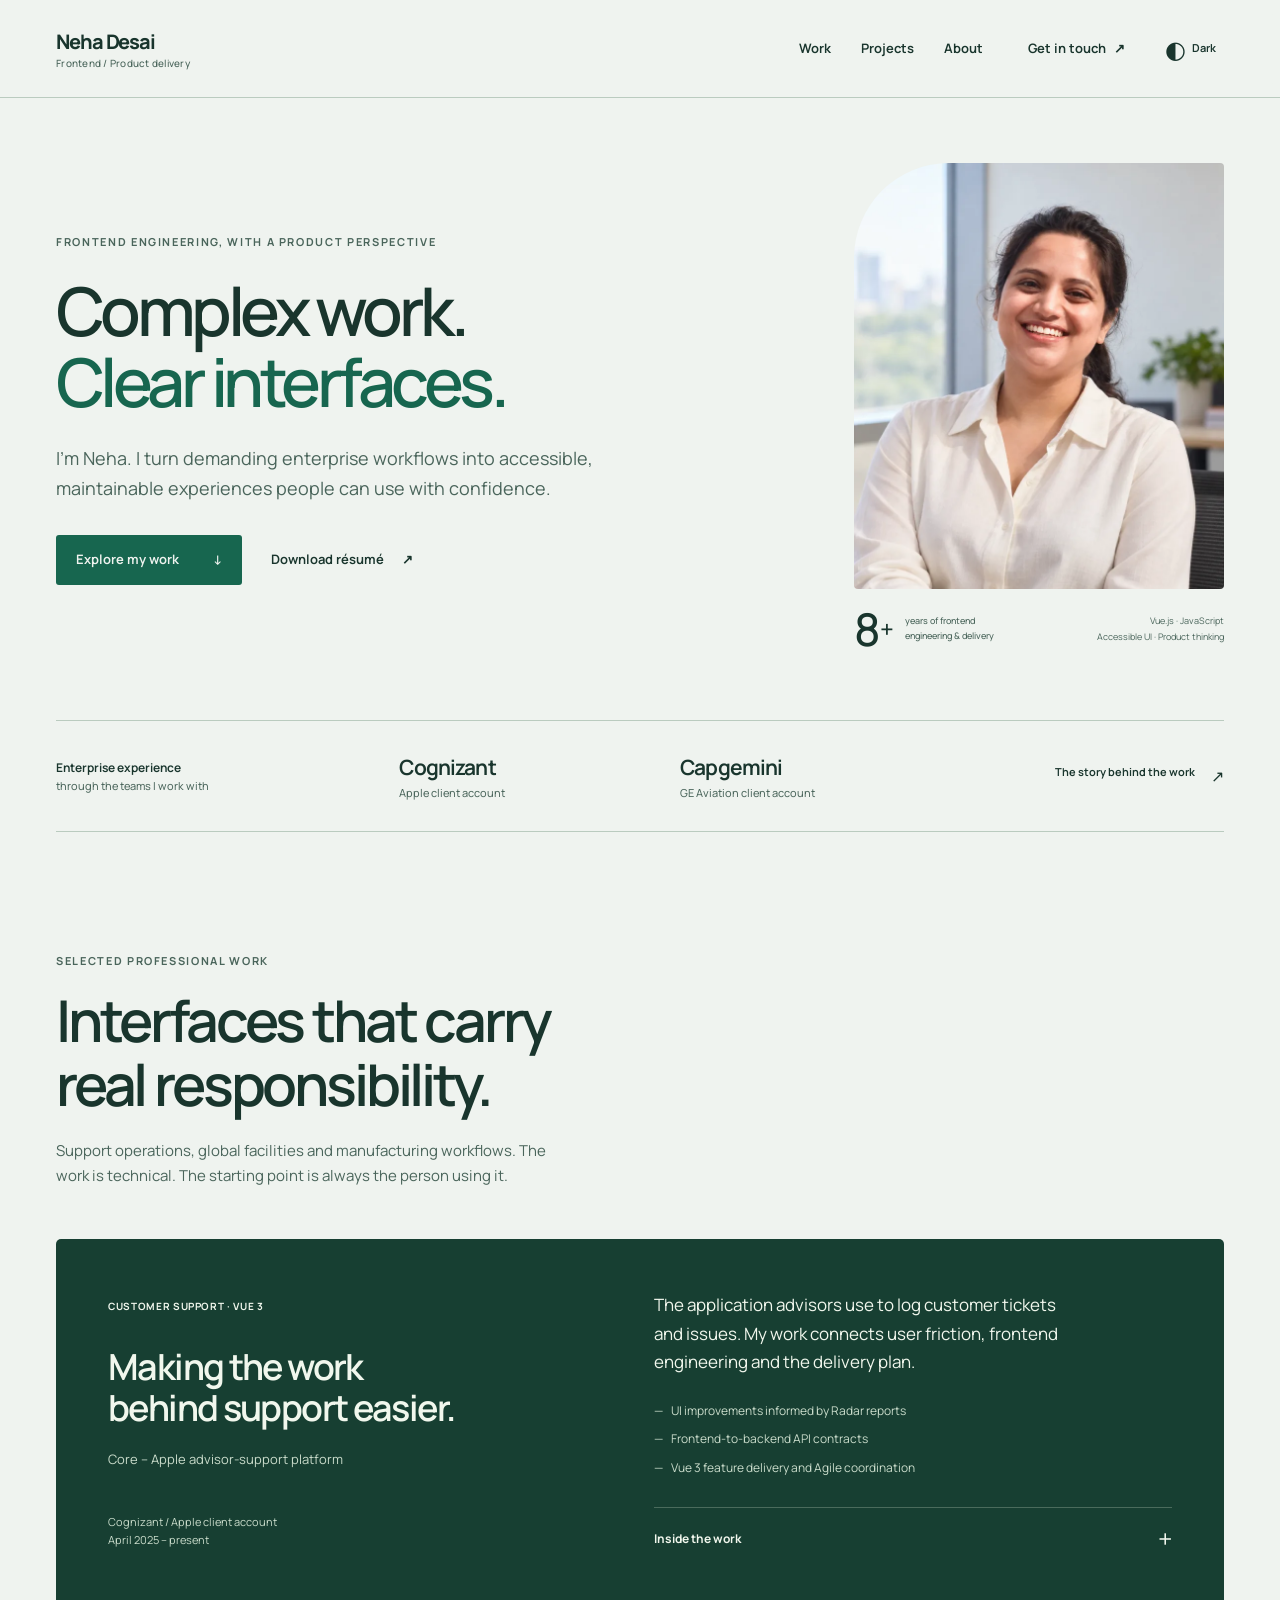
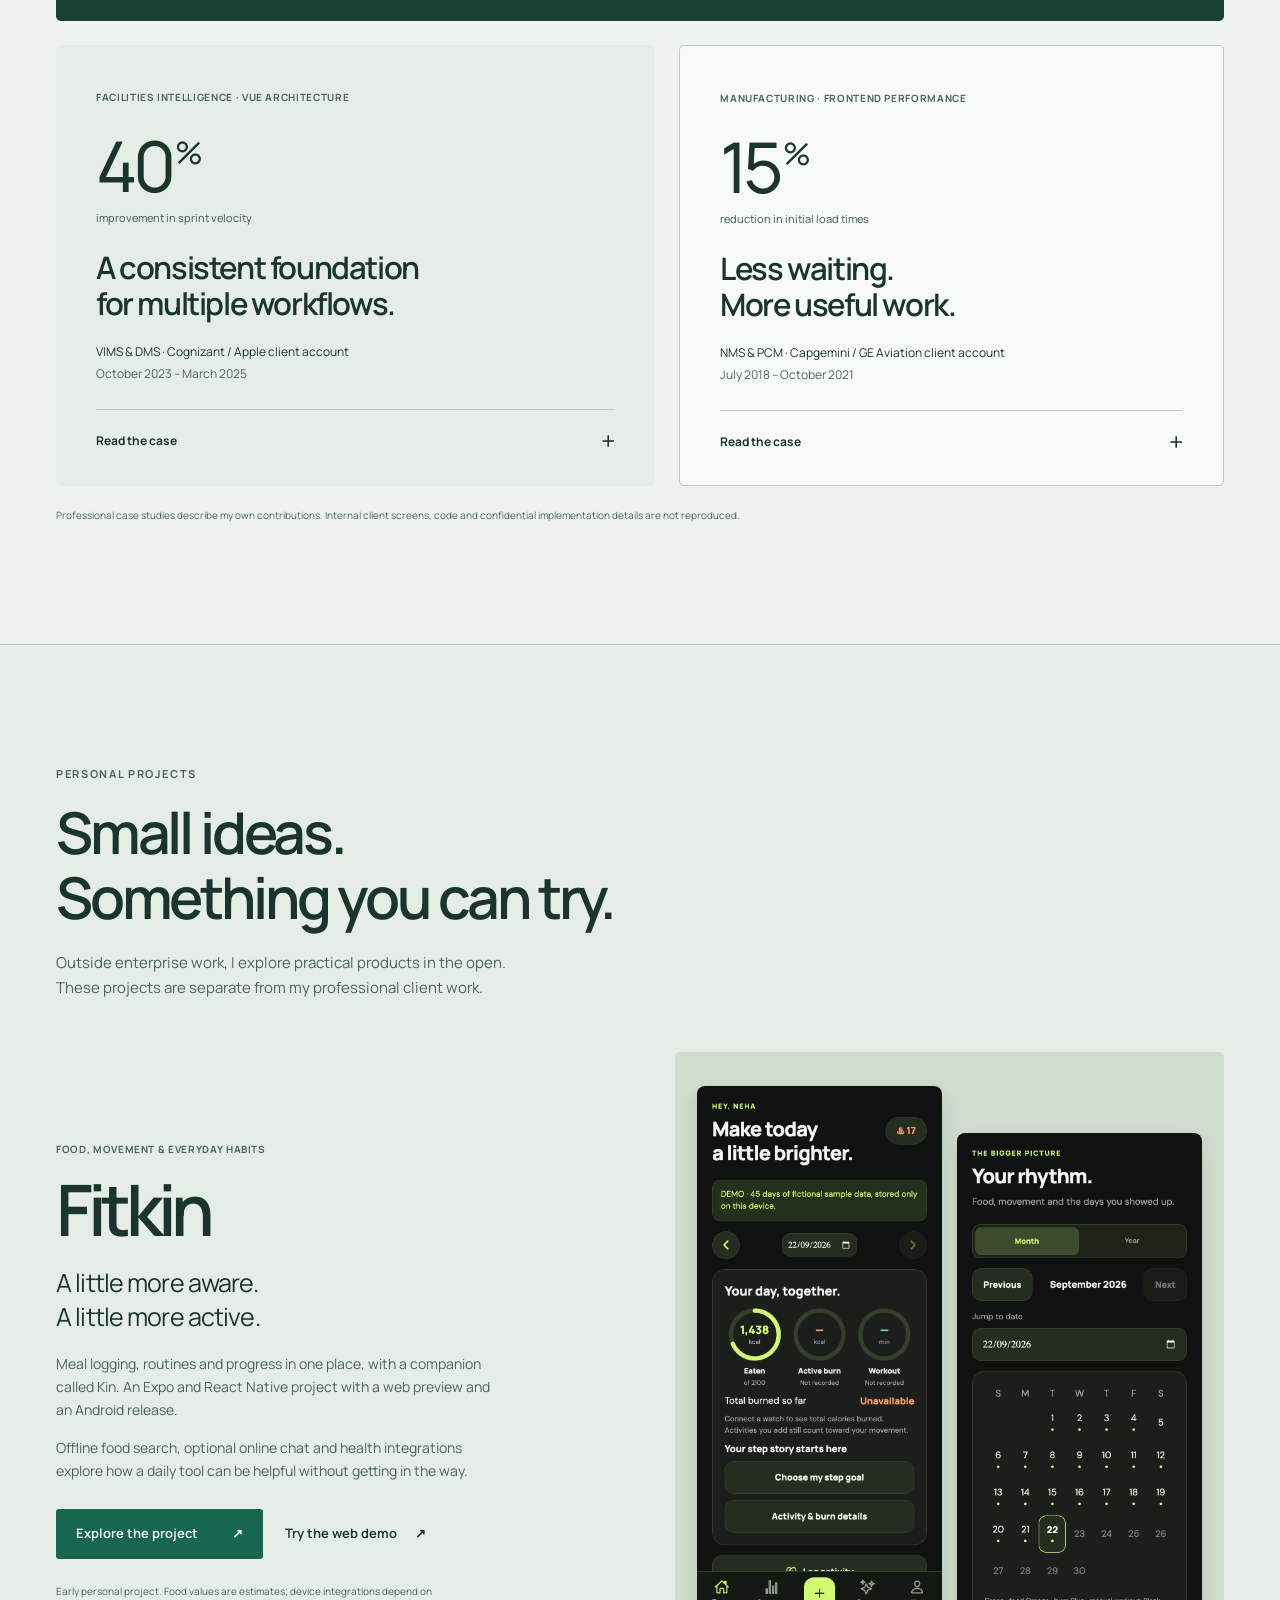
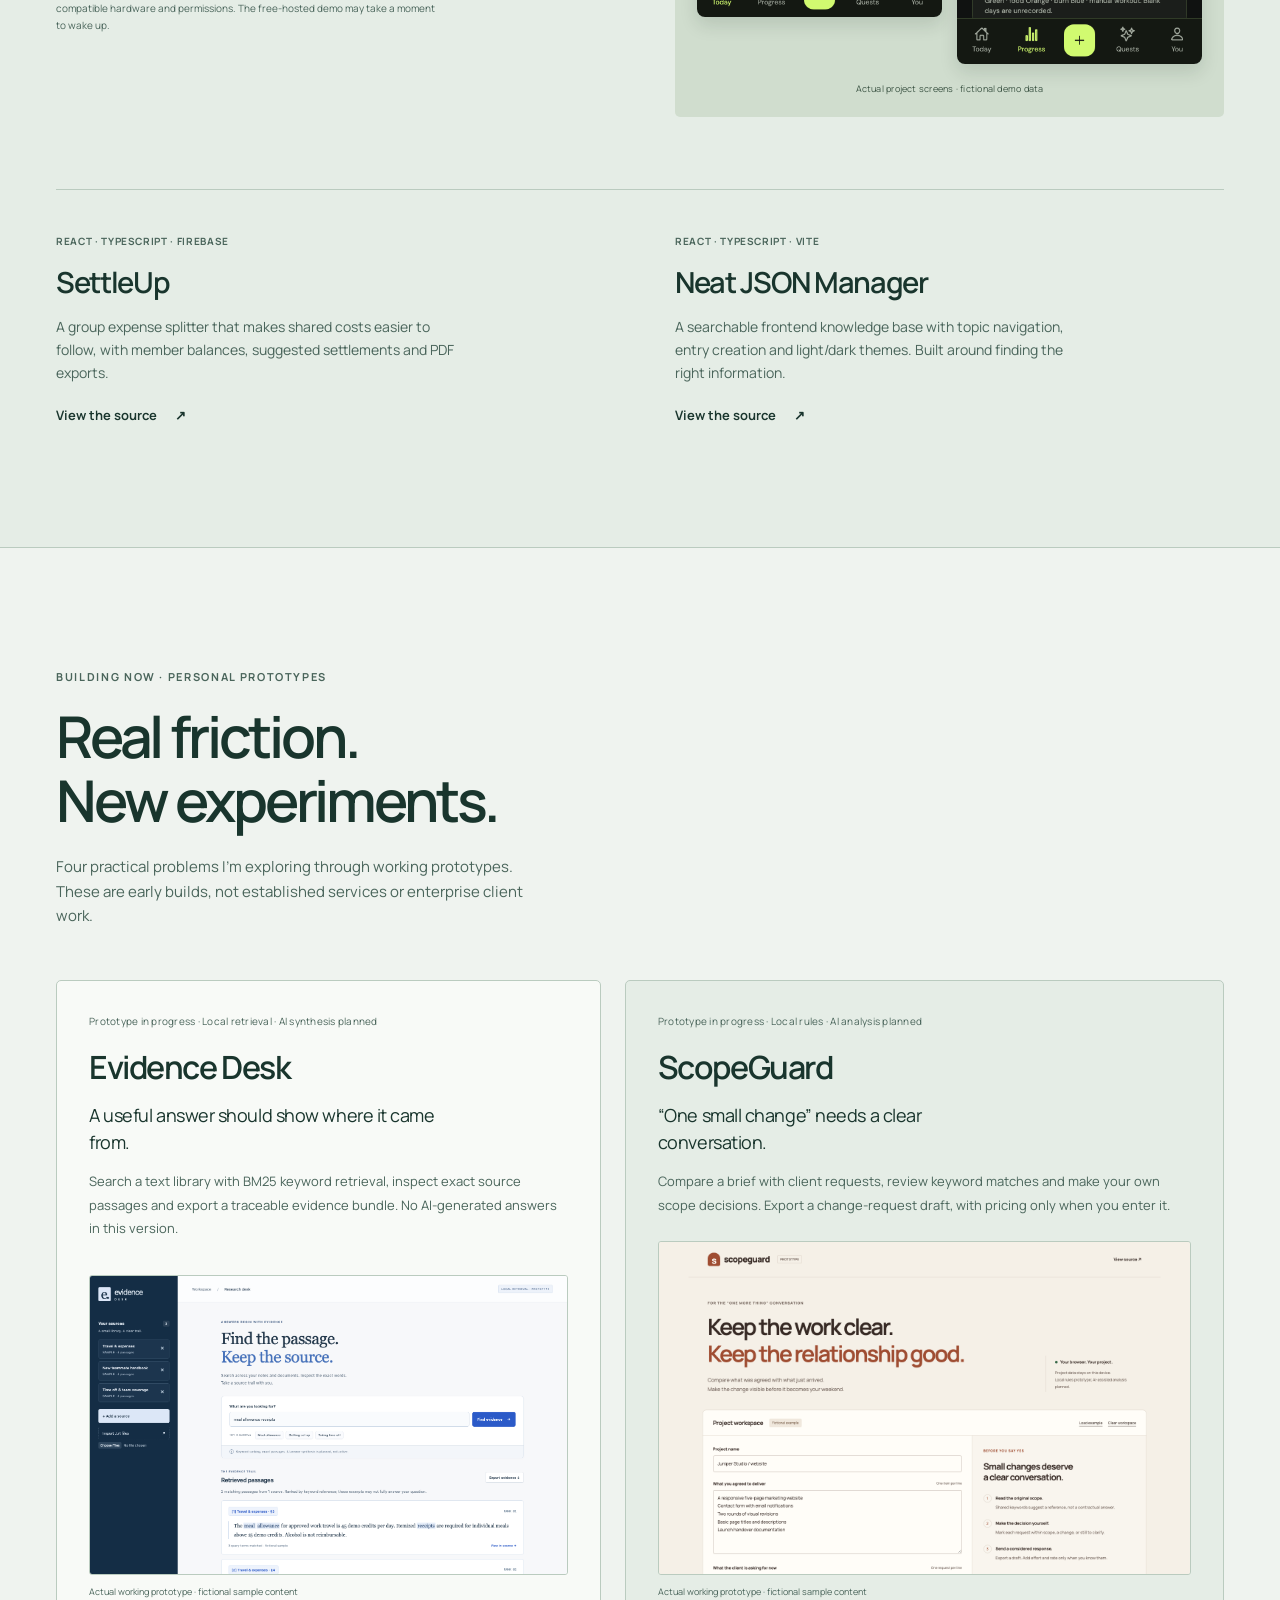
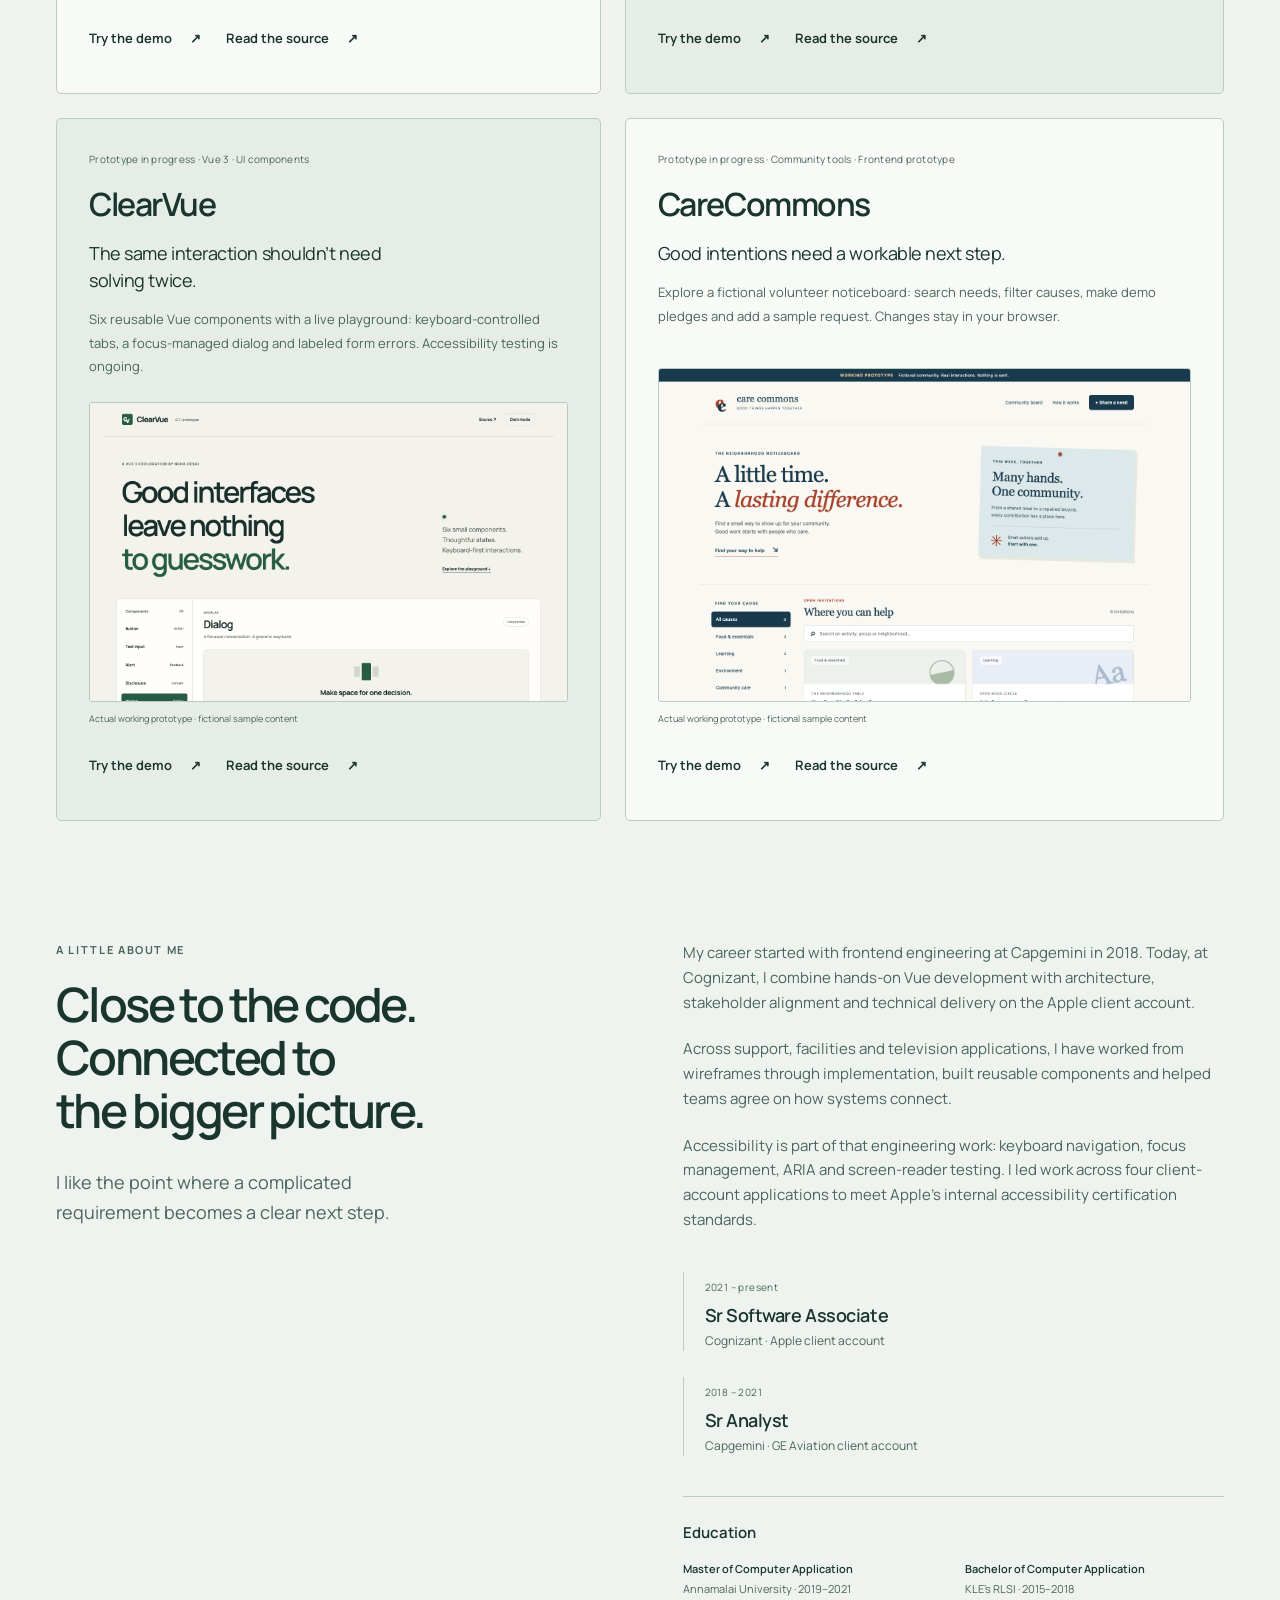
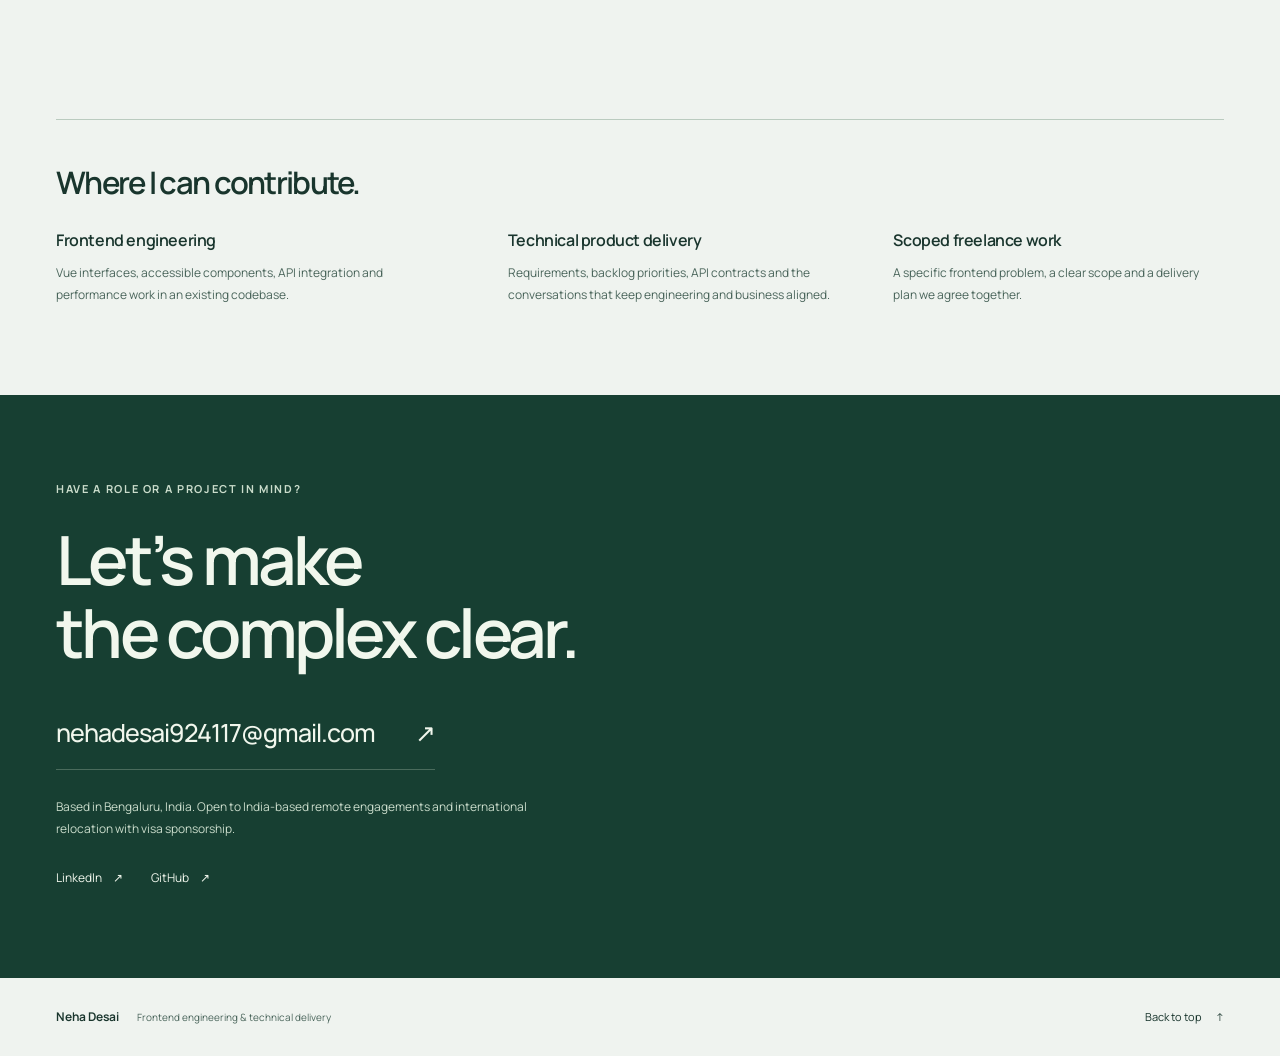
==== index.html @ ad88ab42 "Publish standalone portfolio studio with project Pages paths" ====
<!DOCTYPE html>

<html lang="en">
<head>
<meta charset="utf-8"/><meta content="width=device-width,initial-scale=1" name="viewport"/>
<title>Neha Desai – Frontend Engineering &amp; Technical Delivery</title>
<meta content="Neha Desai builds clear, accessible enterprise interfaces. 8+ years of frontend experience, deep Vue.js expertise, and personal products built in the open." name="description"/>
<meta content="#eff3ef" name="theme-color"/><link href="https://neha-pd.github.io/portfolio-studio/" rel="canonical"/>
<meta content="website" property="og:type"/><meta content="Neha Desai – Complex work. Clear interfaces." property="og:title"/><meta content="Frontend engineering, thoughtful product delivery and practical work in the open." property="og:description"/><meta content="https://neha-pd.github.io/portfolio-studio/" property="og:url"/>
<meta content="https://neha-pd.github.io/portfolio-studio/assets/neha-portrait-v2.webp" property="og:image"/><meta content="Portrait of Neha Desai" property="og:image:alt"/><meta content="summary_large_image" name="twitter:card"/><meta content="light dark" name="color-scheme"/>
<link as="font" crossorigin="" href="assets/fonts/manrope-variable.ttf" rel="preload" type="font/ttf"/>
<script>try{const t=localStorage.getItem('neha-theme');if(t==='dark'||t==='light')document.documentElement.dataset.theme=t;}catch{}</script>
<link href="assets/favicon.svg" rel="icon" type="image/svg+xml"/><link href="styles.css" rel="stylesheet"/><script defer="" src="script.js"></script>
<script type="application/ld+json">{"@context":"https://schema.org","@type":"Person","name":"Neha Desai","url":"https://neha-pd.github.io/portfolio-studio/","jobTitle":"Frontend Engineer","email":"mailto:nehadesai924117@gmail.com","sameAs":["https://github.com/neha-pd","https://www.linkedin.com/in/neha-d-763481101"]}</script>
</head>
<body>
<a class="skip-link" href="#main">Skip to content</a>
<header class="site-header">
<a class="wordmark" href="#">Neha Desai<span>Frontend / Product delivery</span></a>
<div class="header-actions">
<button aria-controls="site-nav" aria-expanded="false" class="menu-toggle" hidden="" type="button">Menu</button>
<nav aria-label="Main navigation" id="site-nav"><a href="#work">Work</a><a href="#projects">Projects</a><a href="#about">About</a><a href="#contact">Get in touch <span aria-hidden="true">↗</span></a></nav>
<button aria-label="Change color theme" class="theme-toggle" hidden="" type="button"><span aria-hidden="true" class="theme-symbol">◐</span><span class="theme-label">Theme</span></button>
</div>
</header>
<main id="main">
<section aria-labelledby="hero-title" class="hero wrap">
<div class="hero-main">
<p class="eyebrow">Frontend engineering, with a product perspective</p>
<h1 id="hero-title">Complex work.<br/><span>Clear interfaces.</span></h1>
<p class="hero-description">I’m Neha. I turn demanding enterprise workflows into accessible, maintainable experiences people can use with confidence.</p>
<div class="hero-links"><a class="button primary" href="#work">Explore my work <span aria-hidden="true">↓</span></a><a class="text-link" download="" href="assets/Neha_Desai_Frontend_Resume.pdf">Download résumé <span aria-hidden="true">↗</span></a></div>
</div>
<aside aria-label="Neha Desai and experience" class="hero-side">
<figure class="hero-portrait"><img alt="Neha Desai in an ivory blouse, smiling at the camera" fetchpriority="high" height="1402" src="assets/neha-portrait-v2.webp" width="1122"/></figure>
<div class="portrait-note"><strong>8<span>+</span><small>years of frontend<br/>engineering &amp; delivery</small></strong><p>Vue.js · JavaScript<br/>Accessible UI · Product thinking</p></div>
</aside>
</section>
<div aria-label="Professional experience" class="experience-strip wrap">
<p>Enterprise experience<br/><span>through the teams I work with</span></p>
<div><strong>Cognizant</strong><span>Apple client account</span></div>
<div><strong>Capgemini</strong><span>GE Aviation client account</span></div>
<a href="#about">The story behind the work <span aria-hidden="true">↗</span></a>
</div>
<section aria-labelledby="work-title" class="work-section wrap section" id="work">
<div class="section-intro"><p class="eyebrow">Selected professional work</p><h2 id="work-title">Interfaces that carry<br/>real responsibility.</h2><p>Support operations, global facilities and manufacturing workflows. The work is technical. The starting point is always the person using it.</p></div>
<article class="case case-core">
<div class="case-lead"><span class="case-category">Customer support · Vue 3</span><h3>Making the work<br/>behind support easier.</h3><p>Core – Apple advisor-support platform</p><div class="case-label">Cognizant / Apple client account<br/>April 2025 – present</div></div>
<div class="case-body"><p class="case-summary">The application advisors use to log customer tickets and issues. My work connects user friction, frontend engineering and the delivery plan.</p><ul class="plain-list"><li>UI improvements informed by Radar reports</li><li>Frontend-to-backend API contracts</li><li>Vue 3 feature delivery and Agile coordination</li></ul><details><summary>Inside the work <span aria-hidden="true">+</span></summary><div class="detail-content"><h4>The responsibility</h4><p>Develop and maintain the advisor interface, turn improvement areas into features, and coordinate integration with backend teams.</p><h4>My contribution</h4><p>I use Radar reports to understand friction, help prioritize the backlog, define frontend/API requirements and facilitate Agile ceremonies for a cross-functional team of 7+.</p><h4>What this demonstrates</h4><p>Hands-on engineering coupled with product judgment: clarifying a problem, aligning people around it and taking a feature through delivery.</p></div></details></div>
</article>
<div class="case-pair">
<article class="case-small"><div class="case-top"><span class="case-category">Facilities intelligence · Vue architecture</span><p class="outcome">40<span>%</span><small>improvement in sprint velocity</small></p></div><h3>A consistent foundation<br/>for multiple workflows.</h3><p>VIMS &amp; DMS · Cognizant / Apple client account<br/><span class="muted">October 2023 – March 2025</span></p><details><summary>Read the case <span aria-hidden="true">+</span></summary><div class="detail-content"><p>I architected responsive Vue 3 interfaces with Vuex and Vue Router, translated stakeholder requirements into technical specifications and served as a frontend point of contact.</p><p>Reusable patterns, code-quality standards and delivery governance helped improve sprint velocity by 40% on this workstream. This is a delivery-process outcome, not a claim about application speed.</p></div></details></article>
<article class="case-small aviation"><div class="case-top"><span class="case-category">Manufacturing · Frontend performance</span><p class="outcome">15<span>%</span><small>reduction in initial load times</small></p></div><h3>Less waiting.<br/>More useful work.</h3><p>NMS &amp; PCM · Capgemini / GE Aviation client account<br/><span class="muted">July 2018 – October 2021</span></p><details><summary>Read the case <span aria-hidden="true">+</span></summary><div class="detail-content"><p>I built frontend components and integrations for nonconformance and product-change management workflows.</p><p>Lazy loading, asset compression and caching reduced initial load times by 15%. Alongside performance work, I contributed reusable UI patterns, delivery practices and mentoring for junior engineers.</p></div></details></article>
</div>
<p class="work-note">Professional case studies describe my own contributions. Internal client screens, code and confidential implementation details are not reproduced.</p>
</section>
<section aria-labelledby="projects-title" class="projects-section section" id="projects">
<div class="wrap"><div class="section-intro"><p class="eyebrow">Personal projects</p><h2 id="projects-title">Small ideas.<br/>Something you can try.</h2><p>Outside enterprise work, I explore practical products in the open. These projects are separate from my professional client work.</p></div>
<article class="fitkin-project"><div class="fitkin-copy"><span class="project-label">Food, movement &amp; everyday habits</span><h3>Fitkin</h3><p class="large-copy">A little more aware.<br/>A little more active.</p><p>Meal logging, routines and progress in one place, with a companion called Kin. An Expo and React Native project with a web preview and an Android release.</p><p>Offline food search, optional online chat and health integrations explore how a daily tool can be helpful without getting in the way.</p><div class="project-links"><a class="button primary" href="https://github.com/neha-pd/caloriesTracker">Explore the project <span aria-hidden="true">↗</span></a><a class="text-link" href="https://fitlens-kpph.onrender.com">Try the web demo <span aria-hidden="true">↗</span></a></div><p class="fine-print">Early personal project. Food values are estimates; device integrations depend on compatible hardware and permissions. The free-hosted demo may take a moment to wake up.</p></div><figure class="fitkin-images"><div class="screens"><img alt="Fitkin Today screen showing fictional demo meals and activity" height="1688" loading="lazy" src="assets/fitkin-today.png" width="780"/><img alt="Fitkin progress calendar showing fictional demo activity" height="1688" loading="lazy" src="assets/fitkin-progress.png" width="780"/></div><figcaption>Actual project screens · fictional demo data</figcaption></figure></article>
<div class="secondary-projects"><article><span class="project-label">React · TypeScript · Firebase</span><h3>SettleUp</h3><p>A group expense splitter that makes shared costs easier to follow, with member balances, suggested settlements and PDF exports.</p><a class="text-link" href="https://github.com/neha-pd/settle-up-simple">View the source <span aria-hidden="true">↗</span></a></article><article><span class="project-label">React · TypeScript · Vite</span><h3>Neat JSON Manager</h3><p>A searchable frontend knowledge base with topic navigation, entry creation and light/dark themes. Built around finding the right information.</p><a class="text-link" href="https://github.com/neha-pd/neat-json-manager">View the source <span aria-hidden="true">↗</span></a></article></div>
</div>
</section>
<section aria-labelledby="building-title" class="building-section wrap section" id="building">
<div class="section-intro"><p class="eyebrow">Building now · personal prototypes</p><h2 id="building-title">Real friction.<br/>New experiments.</h2><p>Four practical problems I’m exploring through working prototypes. These are early builds, not established services or enterprise client work.</p></div>
<div class="building-grid">
<article class="building-card"><div class="build-status">Prototype in progress · Local retrieval · AI synthesis planned</div><h3>Evidence Desk</h3><p class="problem">A useful answer should show where it came from.</p><p>Search a text library with BM25 keyword retrieval, inspect exact source passages and export a traceable evidence bundle. No AI-generated answers in this version.</p><figure class="build-preview"><img src="assets/evidence-desk-desktop.png" alt="Evidence Desk showing a text library and exact matching source passages" width="1440" height="900" loading="lazy"/><figcaption>Actual working prototype · fictional sample content</figcaption></figure><div class="build-links"><a class="text-link" href="https://neha-pd.github.io/evidence-desk/" aria-label="Try Evidence Desk demo">Try the demo <span aria-hidden="true">↗</span></a><a class="text-link" href="https://github.com/neha-pd/evidence-desk" aria-label="Read Evidence Desk source">Read the source <span aria-hidden="true">↗</span></a></div></article>
<article class="building-card"><div class="build-status">Prototype in progress · Local rules · AI analysis planned</div><h3>ScopeGuard</h3><p class="problem">“One small change” needs a clear conversation.</p><p>Compare a brief with client requests, review keyword matches and make your own scope decisions. Export a change-request draft, with pricing only when you enter it.</p><figure class="build-preview"><img src="assets/scopeguard-desktop.png" alt="ScopeGuard showing a fictional project brief and requests for scope review" width="1440" height="900" loading="lazy"/><figcaption>Actual working prototype · fictional sample content</figcaption></figure><div class="build-links"><a class="text-link" href="https://neha-pd.github.io/scopeguard/" aria-label="Try ScopeGuard demo">Try the demo <span aria-hidden="true">↗</span></a><a class="text-link" href="https://github.com/neha-pd/scopeguard" aria-label="Read ScopeGuard source">Read the source <span aria-hidden="true">↗</span></a></div></article>
<article class="building-card"><div class="build-status">Prototype in progress · Vue 3 · UI components</div><h3>ClearVue</h3><p class="problem">The same interaction shouldn’t need solving twice.</p><p>Six reusable Vue components with a live playground: keyboard-controlled tabs, a focus-managed dialog and labeled form errors. Accessibility testing is ongoing.</p><figure class="build-preview"><img src="assets/clearvue-desktop.png" alt="ClearVue component playground with a live preview and reusable Vue code" width="1440" height="900" loading="lazy"/><figcaption>Actual working prototype · fictional sample content</figcaption></figure><div class="build-links"><a class="text-link" href="https://neha-pd.github.io/clearvue/" aria-label="Try ClearVue demo">Try the demo <span aria-hidden="true">↗</span></a><a class="text-link" href="https://github.com/neha-pd/clearvue" aria-label="Read ClearVue source">Read the source <span aria-hidden="true">↗</span></a></div></article>
<article class="building-card"><div class="build-status">Prototype in progress · Community tools · Frontend prototype</div><h3>CareCommons</h3><p class="problem">Good intentions need a workable next step.</p><p>Explore a fictional volunteer noticeboard: search needs, filter causes, make demo pledges and add a sample request. Changes stay in your browser.</p><figure class="build-preview"><img src="assets/care-commons-desktop.png" alt="CareCommons fictional volunteer noticeboard with cause filters and community needs" width="1440" height="900" loading="lazy"/><figcaption>Actual working prototype · fictional sample content</figcaption></figure><div class="build-links"><a class="text-link" href="https://neha-pd.github.io/care-commons/" aria-label="Try CareCommons demo">Try the demo <span aria-hidden="true">↗</span></a><a class="text-link" href="https://github.com/neha-pd/care-commons" aria-label="Read CareCommons source">Read the source <span aria-hidden="true">↗</span></a></div></article>
</div>
</section>
<section aria-labelledby="about-title" class="about-section wrap section" id="about"><div class="about-heading"><p class="eyebrow">A little about me</p><h2 id="about-title">Close to the code.<br/>Connected to<br/>the bigger picture.</h2><p class="about-standfirst">I like the point where a complicated requirement becomes a clear next step.</p></div><div class="about-body"><p>My career started with frontend engineering at Capgemini in 2018. Today, at Cognizant, I combine hands-on Vue development with architecture, stakeholder alignment and technical delivery on the Apple client account.</p><p>Across support, facilities and television applications, I have worked from wireframes through implementation, built reusable components and helped teams agree on how systems connect.</p><p>Accessibility is part of that engineering work: keyboard navigation, focus management, ARIA and screen-reader testing. I led work across four client-account applications to meet Apple’s internal accessibility certification standards.</p><div class="career"><div><span>2021 – present</span><h3>Sr Software Associate</h3><p>Cognizant · Apple client account</p></div><div><span>2018 – 2021</span><h3>Sr Analyst</h3><p>Capgemini · GE Aviation client account</p></div></div><div class="education"><h3>Education</h3><p><strong>Master of Computer Application</strong><br/>Annamalai University · 2019–2021</p><p><strong>Bachelor of Computer Application</strong><br/>KLE’s RLSI · 2015–2018</p></div></div></section>
<section aria-labelledby="working-title" class="working-section wrap"><h2 id="working-title">Where I can contribute.</h2><div class="working-grid"><div><h3>Frontend engineering</h3><p>Vue interfaces, accessible components, API integration and performance work in an existing codebase.</p></div><div><h3>Technical product delivery</h3><p>Requirements, backlog priorities, API contracts and the conversations that keep engineering and business aligned.</p></div><div><h3>Scoped freelance work</h3><p>A specific frontend problem, a clear scope and a delivery plan we agree together.</p></div></div></section>
<section aria-labelledby="contact-title" class="contact-section section" id="contact"><div class="wrap contact-inner"><p class="eyebrow">Have a role or a project in mind?</p><h2 id="contact-title">Let’s make<br/>the complex clear.</h2><a class="contact-email" href="mailto:nehadesai924117@gmail.com">nehadesai924117@gmail.com <span aria-hidden="true">↗</span></a><p>Based in Bengaluru, India. Open to India-based remote engagements and international relocation with visa sponsorship.</p><div class="contact-links"><a href="https://www.linkedin.com/in/neha-d-763481101">LinkedIn <span aria-hidden="true">↗</span></a><a href="https://github.com/neha-pd">GitHub <span aria-hidden="true">↗</span></a></div></div></section>
</main>
<footer class="wrap footer"><p>Neha Desai <span>Frontend engineering &amp; technical delivery</span></p><a href="#">Back to top <span aria-hidden="true">↑</span></a></footer>
</body>
</html>
---- styles.css ----
@font-face{font-family:Manrope;src:url('assets/fonts/manrope-variable.ttf') format('truetype');font-weight:200 800;font-style:normal;font-display:swap}
:root{--bg:#eff3ef;--surface:#e5ede6;--paper:#f8faf7;--ink:#19352d;--muted:#4a655b;--accent:#17664f;--accent-hover:#104a39;--line:#bacbbf;--dark-panel:#173f32;--light-ink:#f1f7ed;--light-muted:#cadccb;--dark-line:#4a6b5c;--shadow:0 22px 50px #1a392319;--header-bg:#eff3eff2;color-scheme:light}
:root[data-theme=dark]{--bg:#14231d;--surface:#1d3027;--paper:#20392d;--ink:#e9f1e7;--muted:#b4c8b8;--accent:#acd6ad;--accent-hover:#d0e7c7;--line:#425c4a;--dark-panel:#233e2e;--light-ink:#eef5e9;--light-muted:#c2d5bf;--dark-line:#577352;--shadow:0 22px 50px #08140d38;--header-bg:#14231df2;color-scheme:dark}
@media(prefers-color-scheme:dark){:root:not([data-theme=light]){--bg:#14231d;--surface:#1d3027;--paper:#20392d;--ink:#e9f1e7;--muted:#b4c8b8;--accent:#acd6ad;--accent-hover:#d0e7c7;--line:#425c4a;--dark-panel:#233e2e;--light-ink:#eef5e9;--light-muted:#c2d5bf;--dark-line:#577352;--shadow:0 22px 50px #08140d38;--header-bg:#14231df2;color-scheme:dark}}
*{box-sizing:border-box}html{scroll-behavior:smooth;scroll-padding-top:110px}body{margin:0;background:var(--bg);color:var(--ink);font-family:Manrope,Arial,sans-serif;font-size:16px;line-height:1.65;-webkit-font-smoothing:antialiased}h1,h2,h3,h4,p,figure{margin:0}h1,h2,h3,h4{line-height:1.12;font-weight:600;letter-spacing:-.055em}h2{font-size:clamp(36px,4.5vw,62px)}h3{font-size:30px;letter-spacing:-.045em}a{color:inherit;text-underline-offset:5px}button,a,summary{-webkit-tap-highlight-color:transparent}a:hover{color:var(--accent)}button{font:inherit;color:inherit;cursor:pointer}button:disabled{cursor:default}a:focus-visible,button:focus-visible,summary:focus-visible{outline:3px solid var(--accent);outline-offset:6px;border-radius:2px}img{max-width:100%;display:block;height:auto}::selection{background:#b1d9bf;color:#153329}[hidden]{display:none!important}.wrap{width:min(1200px,calc(100% - 112px));margin-inline:auto}.section{padding-block:120px}.eyebrow{text-transform:uppercase;font-size:11px;line-height:1.7;letter-spacing:.15em;font-weight:700;color:var(--muted)}.muted{color:var(--muted)}.skip-link{position:fixed;top:8px;left:8px;z-index:5;background:var(--ink);color:var(--bg);padding:12px;transform:translateY(-160%)}.skip-link:focus{transform:none}.site-header{height:98px;padding-inline:56px;display:flex;align-items:center;justify-content:space-between;gap:28px;border-bottom:1px solid var(--line);position:sticky;top:0;background:var(--header-bg);z-index:3;backdrop-filter:blur(15px)}.wordmark{font-size:20px;font-weight:750;letter-spacing:-.055em;text-decoration:none;line-height:1.4}.wordmark span{display:block;font-size:10px;color:var(--muted);font-weight:500;letter-spacing:.025em}.header-actions{display:flex;align-items:center;gap:32px}nav{display:flex;align-items:center;gap:30px}nav a{font-size:13px;font-weight:650;text-decoration:none}nav a:last-child{margin-left:15px}nav a span{margin-left:5px}.theme-toggle,.menu-toggle{border:0;background:transparent;padding:8px;min-height:44px}.theme-toggle{display:flex;align-items:center;gap:6px}.theme-symbol{font-size:24px;line-height:1}.theme-label{font-size:11px;font-weight:650}.menu-toggle{display:none}.hero{display:grid;grid-template-columns:minmax(0,3.5fr) minmax(180px,1fr);gap:clamp(40px,6vw,90px);align-items:end;padding-top:92px;padding-bottom:76px}.hero .eyebrow{margin-bottom:23px}.hero h1{font-size:clamp(46px,5.6vw,82px);line-height:1.06;letter-spacing:-.067em;font-weight:560}.hero h1 span{color:var(--accent)}.hero-description{max-width:540px;font-size:18px;line-height:1.65;margin-top:27px;color:var(--muted)}.hero-links{display:flex;align-items:center;gap:29px;margin-top:31px}.button{min-height:50px;padding:14px 20px;text-decoration:none;display:inline-flex;align-items:center;justify-content:space-between;gap:34px;font-size:13px;font-weight:650;line-height:1.5;border-radius:3px;white-space:nowrap;transition:background .2s,color .2s,transform .2s}.primary{color:var(--bg);background:var(--accent)}.primary:hover{color:var(--bg);background:var(--accent-hover);transform:translateY(-2px)}.text-link{display:inline-flex;gap:18px;align-items:center;font-size:13px;font-weight:650;text-decoration:none}.text-link:hover{text-decoration:underline}.hero-side{padding-bottom:3px}.hero-years{font-size:92px;line-height:.95;letter-spacing:-.075em;font-weight:400}.hero-years>span{font-size:.46em;vertical-align:top;display:inline-block;margin-top:8px;margin-left:4px}.hero-years small{display:block;font-size:12px;line-height:1.7;letter-spacing:0;color:var(--muted);margin-top:12px}.hero-practice{border-top:1px solid var(--line);margin-top:35px;padding-top:22px;font-size:15px;font-weight:600;line-height:1.55}.hero-practice>span{display:block;font-size:11px;font-weight:500;line-height:1.8;color:var(--muted);margin-top:17px}.experience-strip{display:grid;grid-template-columns:1.25fr 1fr 1fr 1.05fr;gap:30px;align-items:center;padding-block:29px;border-top:1px solid var(--line);border-bottom:1px solid var(--line)}.experience-strip p{font-size:12px;font-weight:650;line-height:1.6}.experience-strip span{display:block;color:var(--muted);font-size:11px;font-weight:450}.experience-strip strong{font-size:21px;letter-spacing:-.04em;font-weight:650}.experience-strip a{font-size:11px;text-decoration:none;display:flex;gap:16px;justify-content:end;font-weight:650}.experience-strip a span{color:inherit;font-size:16px}.section-intro{max-width:640px;margin-bottom:51px}.section-intro h2{margin-top:17px}.section-intro>p:last-child{margin-top:22px;max-width:490px;color:var(--muted);font-size:15px}.case{display:grid;grid-template-columns:1fr 1.1fr;gap:75px;border-radius:5px;padding:52px;background:var(--dark-panel);color:var(--light-ink)}.case-category,.project-label{font-size:10px;letter-spacing:.065em;text-transform:uppercase;font-weight:700}.case h3{font-size:36px;line-height:1.15;margin-top:28px}.case-lead>p{font-size:13px;margin-top:20px;color:var(--light-muted)}.case-label{font-size:11px;color:var(--light-muted);margin-top:43px}.case-summary{font-size:17px;line-height:1.65;max-width:430px}.plain-list{list-style:none;margin:25px 0 29px;padding:0;color:var(--light-muted);font-size:12px}.plain-list li{margin-top:9px;padding-left:17px;position:relative}.plain-list li:before{content:'—';position:absolute;left:0}details{border-top:1px solid var(--line);margin-top:29px}summary{list-style:none;cursor:pointer;display:flex;align-items:center;justify-content:space-between;gap:16px;padding-block:18px;font-size:12px;font-weight:700;min-height:54px}summary::-webkit-details-marker{display:none}summary span{font-size:25px;font-weight:400;line-height:1;transition:transform .2s}details[open] summary span{transform:rotate(45deg)}.detail-content{padding:0 0 18px;font-size:13px;line-height:1.75;color:var(--muted)}.detail-content p+p{margin-top:15px}.detail-content h4{font-size:13px;letter-spacing:0;margin:19px 0 6px}.case details{border-color:var(--dark-line)}.case .detail-content{color:var(--light-muted)}.case summary:focus-visible{outline-color:var(--light-ink)}.case-pair{display:grid;grid-template-columns:1.1fr 1fr;gap:24px;margin-top:24px}.case-small{padding:37px 40px 13px;background:var(--surface);border-radius:5px}.case-small.aviation{background:var(--paper);border:1px solid var(--line)}.case-top{min-height:167px}.case-small .case-category{color:var(--muted)}.outcome{font-size:70px;font-weight:450;letter-spacing:-.07em;line-height:1;margin-top:22px}.outcome>span{font-size:.44em;vertical-align:top;display:inline-block;margin-top:7px;margin-left:4px}.outcome small{display:block;font-size:11px;color:var(--muted);line-height:1.5;letter-spacing:0;margin-top:10px}.case-small h3{font-size:31px;line-height:1.17}.case-small>p{font-size:12px;line-height:1.9;margin-top:19px}.case-small details{margin-top:23px}.work-note{font-size:10px;max-width:710px;color:var(--muted);margin-top:21px}.projects-section{background:var(--surface);border-block:1px solid var(--line)}.fitkin-project{display:grid;grid-template-columns:1fr 1fr;gap:70px;align-items:center}.fitkin-copy .project-label{color:var(--muted)}.fitkin-copy h3{font-size:71px;letter-spacing:-.075em;margin-top:8px}.large-copy{font-size:25px;line-height:1.35;letter-spacing:-.035em;margin:18px 0}.fitkin-copy>p:not(.large-copy){font-size:14px;color:var(--muted);margin-top:15px;max-width:435px}.project-links{display:flex;flex-wrap:wrap;align-items:center;gap:22px;margin-top:27px}.fitkin-copy>p.fine-print{font-size:10px;line-height:1.7;margin-top:24px;max-width:380px}.fitkin-images{padding:34px 22px 20px;background:#d0ddce;border-radius:5px}.screens{display:grid;grid-template-columns:1fr 1fr;gap:15px;align-items:start}.screens img{border-radius:8px;box-shadow:0 8px 18px #10251921;aspect-ratio:430/932;object-fit:cover}.screens img:last-child{margin-top:47px}.fitkin-images figcaption{text-align:center;font-size:9px;letter-spacing:.025em;color:#3d5545;margin-top:18px}.secondary-projects{display:grid;grid-template-columns:1fr 1fr;gap:70px;margin-top:72px;border-top:1px solid var(--line);padding-top:36px}.secondary-projects article{max-width:410px}.secondary-projects .project-label{color:var(--muted)}.secondary-projects h3{margin-top:14px;font-size:29px}.secondary-projects p{font-size:14px;color:var(--muted);margin-top:16px}.secondary-projects a{margin-top:21px}.about-section{display:grid;grid-template-columns:1fr 1fr;gap:85px}.about-heading h2{margin-top:18px;font-size:clamp(35px,3.7vw,52px)}.about-standfirst{font-size:18px;line-height:1.7;margin-top:30px;max-width:355px;color:var(--muted)}.about-body>p{font-size:15px;color:var(--muted);margin-bottom:22px}.career{padding-top:17px;margin-top:20px;display:grid;grid-template-columns:1fr;gap:26px}.career>div{border-left:1px solid var(--line);padding-left:21px}.career span{font-size:10px;letter-spacing:.04em;color:var(--muted)}.career h3{font-size:18px;letter-spacing:-.025em;margin-top:7px}.career p{font-size:12px;color:var(--muted);margin-top:6px}.education{display:grid;grid-template-columns:1fr 1fr;column-gap:24px;margin-top:40px;padding-top:28px;border-top:1px solid var(--line)}.education h3{grid-column:1/-1;font-size:15px;letter-spacing:0;margin-bottom:17px}.education p{font-size:11px;line-height:1.8;color:var(--muted)}.education strong{font-weight:600;color:var(--ink)}.working-section{border-top:1px solid var(--line);padding-top:45px;padding-bottom:90px}.working-section h2{font-size:31px}.working-grid{display:grid;grid-template-columns:1.2fr 1fr 1fr;gap:55px;margin-top:33px}.working-grid h3{font-size:16px;letter-spacing:-.025em}.working-grid p{font-size:12px;line-height:1.8;color:var(--muted);margin-top:12px}.contact-section{background:var(--dark-panel);color:var(--light-ink);padding-top:85px;padding-bottom:90px}.contact-inner>.eyebrow{color:var(--light-muted)}.contact-inner h2{font-size:clamp(40px,5.3vw,74px);line-height:1.07;margin-top:24px}.contact-email{display:inline-flex;align-items:center;gap:40px;font-size:clamp(15px,2vw,25px);text-decoration:none;letter-spacing:-.04em;border-bottom:1px solid var(--dark-line);padding-block:15px;margin-top:29px;font-weight:500}.contact-email:hover{color:var(--light-muted)}.contact-inner>p:not(.eyebrow){max-width:490px;font-size:12px;line-height:1.9;color:var(--light-muted);margin-top:26px}.contact-links{display:flex;gap:28px;font-size:12px;margin-top:27px}.contact-links a{text-decoration:none}.contact-links span{margin-left:9px}.contact-section a:focus-visible{outline-color:var(--light-ink)}.contact-section a:hover{color:var(--light-muted)}.footer{display:flex;align-items:center;justify-content:space-between;gap:25px;padding-block:29px;font-size:12px}.footer p{font-weight:650}.footer p span{color:var(--muted);font-size:10px;font-weight:400;margin-left:16px}.footer a{text-decoration:none;font-size:11px}.footer a span{margin-left:12px}
/* Portrait slot: insert figure.hero-portrait in .hero-side when an approved image is ready. */
.hero-portrait{margin:0 0 20px}.hero-portrait img{width:100%;aspect-ratio:4/5;object-fit:cover;object-position:center 25%;border-radius:4px}
@media(min-width:1500px){.site-header{padding-inline:max(56px,calc((100vw - 1200px)/2))}}
@media(max-width:1100px){.wrap{width:calc(100% - 72px)}.site-header{padding-inline:36px}.hero{gap:40px}.hero h1{font-size:64px}.hero-description{font-size:16px}.case{gap:38px;padding:40px}.case h3{font-size:31px}.case-small{padding-inline:28px}.fitkin-project{gap:40px}.project-links{gap:18px}.fitkin-images{padding:20px 15px 17px}.about-section{gap:55px}nav{gap:22px}.header-actions{gap:18px}.experience-strip{grid-template-columns:1.2fr 1fr 1fr}.experience-strip>a{display:none}}
@media(max-width:780px){html{scroll-padding-top:92px}.wrap{width:calc(100% - 40px)}.section{padding-block:76px}.site-header{height:79px;padding-inline:20px;gap:10px}.wordmark{font-size:18px}.wordmark span{font-size:9px}.header-actions{gap:7px}.theme-label{display:none}.theme-toggle{padding-inline:8px}.menu-toggle:not([hidden]){display:block;font-size:12px;font-weight:650}.js nav{display:none}.js nav.is-open{display:flex;position:absolute;top:78px;left:0;right:0;background:var(--bg);border-bottom:1px solid var(--line);flex-direction:column;align-items:stretch;gap:0;padding:12px 20px 20px}.js nav a{padding:12px 0;min-height:44px}.js nav a:last-child{margin-left:0}html:not(.js) .site-header{height:auto;min-height:79px;flex-wrap:wrap;padding-block:14px}html:not(.js) nav{gap:15px;flex-wrap:wrap}html:not(.js) nav a:last-child{margin:0}.hero{grid-template-columns:1fr;padding-top:55px;padding-bottom:42px;gap:42px}.hero .eyebrow{font-size:9px;max-width:270px;margin-bottom:22px}.hero h1{font-size:clamp(42px,8.6vw,65px);letter-spacing:-.06em}.hero-description{font-size:15px;margin-top:23px;max-width:510px}.hero-links{gap:23px;margin-top:26px}.button{font-size:12px;padding:13px 16px;gap:20px;min-height:47px}.text-link{font-size:11px;gap:10px}.hero-side{display:grid;grid-template-columns:1fr 1.2fr;gap:28px;align-items:end}.hero-years{font-size:61px}.hero-years small{font-size:10px;line-height:1.6;margin-top:9px}.hero-practice{margin:0;padding:0;border:0;font-size:13px}.hero-practice>span{font-size:10px;margin-top:13px}.hero-portrait{grid-column:1/-1;max-width:280px}.experience-strip{grid-template-columns:1fr 1fr;gap:17px 28px;padding-block:24px}.experience-strip>p{grid-column:1/-1;font-size:10px}.experience-strip>p br{display:none}.experience-strip>p span{display:inline;margin-left:4px;font-size:10px}.experience-strip strong{font-size:20px}.experience-strip span{font-size:10px}.section-intro{margin-bottom:33px}.section-intro h2{font-size:39px}.section-intro>p:last-child{font-size:14px;margin-top:19px}.case{grid-template-columns:1fr;padding:29px 25px;gap:30px}.case h3{font-size:31px;margin-top:22px}.case-label{margin-top:22px}.case-summary{font-size:15px}.case-lead>p{margin-top:17px;font-size:12px}.plain-list{font-size:11px;margin-block:20px}.case-pair{grid-template-columns:1fr;gap:20px;margin-top:20px}.case-small{padding:29px 25px 9px}.case-top{min-height:154px}.case-small h3{font-size:29px}.outcome{font-size:63px}.case-category{font-size:9px}.work-note{font-size:10px;line-height:1.75}.fitkin-project{grid-template-columns:1fr;gap:30px}.fitkin-copy h3{font-size:62px}.large-copy{font-size:24px}.fitkin-copy>p:not(.large-copy){font-size:14px;max-width:none}.fitkin-images{padding:27px 20px 20px;max-width:520px}.screens{gap:16px}.screens img:last-child{margin-top:35px}.secondary-projects{grid-template-columns:1fr;gap:32px;margin-top:39px;padding-top:31px}.secondary-projects article{max-width:none}.secondary-projects article+article{padding-top:31px;border-top:1px solid var(--line)}.secondary-projects h3{font-size:28px}.about-section{grid-template-columns:1fr;gap:35px}.about-heading h2{font-size:40px}.about-standfirst{font-size:17px;margin-top:24px;max-width:none}.about-body>p{font-size:14px}.education{gap:15px}.working-section{padding-top:36px;padding-bottom:66px}.working-section h2{font-size:29px}.working-grid{grid-template-columns:1fr;gap:25px;margin-top:27px}.working-grid h3{font-size:17px}.working-grid p{font-size:13px;margin-top:9px;max-width:480px}.contact-section{padding-block:67px}.contact-inner h2{font-size:47px}.contact-email{gap:17px;font-size:clamp(15px,4.5vw,23px);letter-spacing:-.045em;margin-top:23px}.contact-inner>p:not(.eyebrow){font-size:12px}.footer{padding-block:23px;font-size:11px;align-items:start}.footer p span{display:block;margin:5px 0 0;max-width:200px;font-size:9px}.footer a{white-space:nowrap;font-size:10px}}
@media(max-width:370px){.hero-links{align-items:start;flex-direction:column;gap:19px}.hero h1{font-size:39px}.hero-description{font-size:14px}.contact-email{font-size:15px;gap:13px}.education{grid-template-columns:1fr}.education h3{margin-bottom:0}.screens{gap:10px}.fitkin-images{padding-inline:13px}}
@media(prefers-reduced-motion:reduce){html{scroll-behavior:auto}*,*:before,*:after{animation:none!important;transition:none!important}.button:hover{transform:none}}
@media print{.site-header,.hero-links,.theme-toggle,.contact-links,.footer{display:none}.wrap{width:100%}body{background:#f8faf7;color:#19352d;font-size:11pt}.section{padding-block:30px}.case,.case-small,.fitkin-project,.about-section{break-inside:avoid}.hero{padding-top:0}.contact-section{padding-block:30px}details:not([open]) .detail-content{display:block}summary{display:none}a{text-decoration:none}}

/* Portrait-led composition; selected revision v2 supplied by the owner. */
.hero{grid-template-columns:minmax(0,1.55fr) minmax(270px,1fr);gap:70px;align-items:center;padding-top:65px;padding-bottom:65px}.hero h1{font-size:clamp(44px,5.25vw,76px)}.hero-side{max-width:370px;justify-self:end;width:100%}.hero-portrait{margin:0}.hero-portrait img{aspect-ratio:4/4.6;object-fit:cover;object-position:center 26%;border-radius:95px 4px 4px 4px}.portrait-note{display:flex;align-items:center;justify-content:space-between;gap:15px;padding-top:18px}.portrait-note>strong{font-size:45px;letter-spacing:-.06em;font-weight:500;line-height:1;display:flex;align-items:center;gap:2px}.portrait-note strong>span{font-size:24px;margin-right:11px}.portrait-note small{font-size:9px;letter-spacing:0;font-weight:500;line-height:1.65;color:var(--muted)}.portrait-note p{font-size:9px;line-height:1.8;text-align:right;color:var(--muted)}.building-section{padding-bottom:0}.building-grid{display:grid;grid-template-columns:1fr 1.1fr;gap:24px}.building-card{padding:32px;border:1px solid var(--line);background:var(--paper);border-radius:5px}.building-card:nth-child(2),.building-card:nth-child(3){background:var(--surface)}.build-status{color:var(--muted);font-size:10px;letter-spacing:.025em}.building-card h3{font-size:32px;margin-top:20px}.building-card .problem{font-size:18px;letter-spacing:-.025em;line-height:1.5;color:var(--ink);margin-top:17px;max-width:350px}.building-card>p:not(.problem){font-size:13px;color:var(--muted);line-height:1.8;max-width:390px;margin-top:14px}.building-card a{margin-top:25px}.building-card img{width:100%;height:auto;border-radius:3px;border:1px solid var(--line);margin:24px 0 0;aspect-ratio:16/10;object-fit:cover;object-position:top}
@media(max-width:1100px){.hero{gap:35px;grid-template-columns:minmax(0,1.55fr) minmax(250px,1fr)}.hero h1{font-size:56px}.hero-side{max-width:310px}.hero-links{gap:19px}.hero .text-link{gap:9px;font-size:11px}.portrait-note p{display:none}.building-card{padding:27px}}
@media(max-width:780px){.hero{grid-template-columns:1fr;gap:35px;padding-top:47px;padding-bottom:38px}.hero h1{font-size:clamp(42px,8.6vw,65px)}.hero-side{display:block;justify-self:start;max-width:100%;padding:0}.hero-portrait{max-width:none;float:right;width:43%;margin-top:0}.hero-portrait img{aspect-ratio:4/4.6;border-top-left-radius:55px}.portrait-note{display:block;width:48%;padding-top:26px}.portrait-note>strong{font-size:57px;display:block}.portrait-note strong>span{font-size:30px;margin:0}.portrait-note small{display:block;font-size:11px;margin-top:12px}.portrait-note p{display:block;text-align:left;font-size:10px;margin-top:20px}.hero-side:after{content:'';display:block;clear:both}.building-grid{grid-template-columns:1fr;gap:20px}.building-card{padding:28px}.building-card h3{font-size:30px}.building-section{padding-bottom:0}}
@media(max-width:370px){.hero h1{font-size:39px}.portrait-note{padding-top:14px}.portrait-note p{font-size:9px;margin-top:12px}.portrait-note>strong{font-size:45px}}

/* Actual prototype previews and separate live/source destinations. */
.building-card{display:flex;flex-direction:column;min-width:0}.building-card>p:not(.problem){max-width:none}.build-preview{margin-top:auto;padding-top:24px}.building-card .build-preview img{margin:0;aspect-ratio:16/10;object-fit:cover;object-position:top}.build-preview figcaption{font-size:9px;color:var(--muted);margin-top:10px;line-height:1.6}.build-links{display:flex;flex-wrap:wrap;gap:12px 25px;margin-top:18px}.building-card .build-links a{margin:0;min-height:44px}.build-status{line-height:1.65}
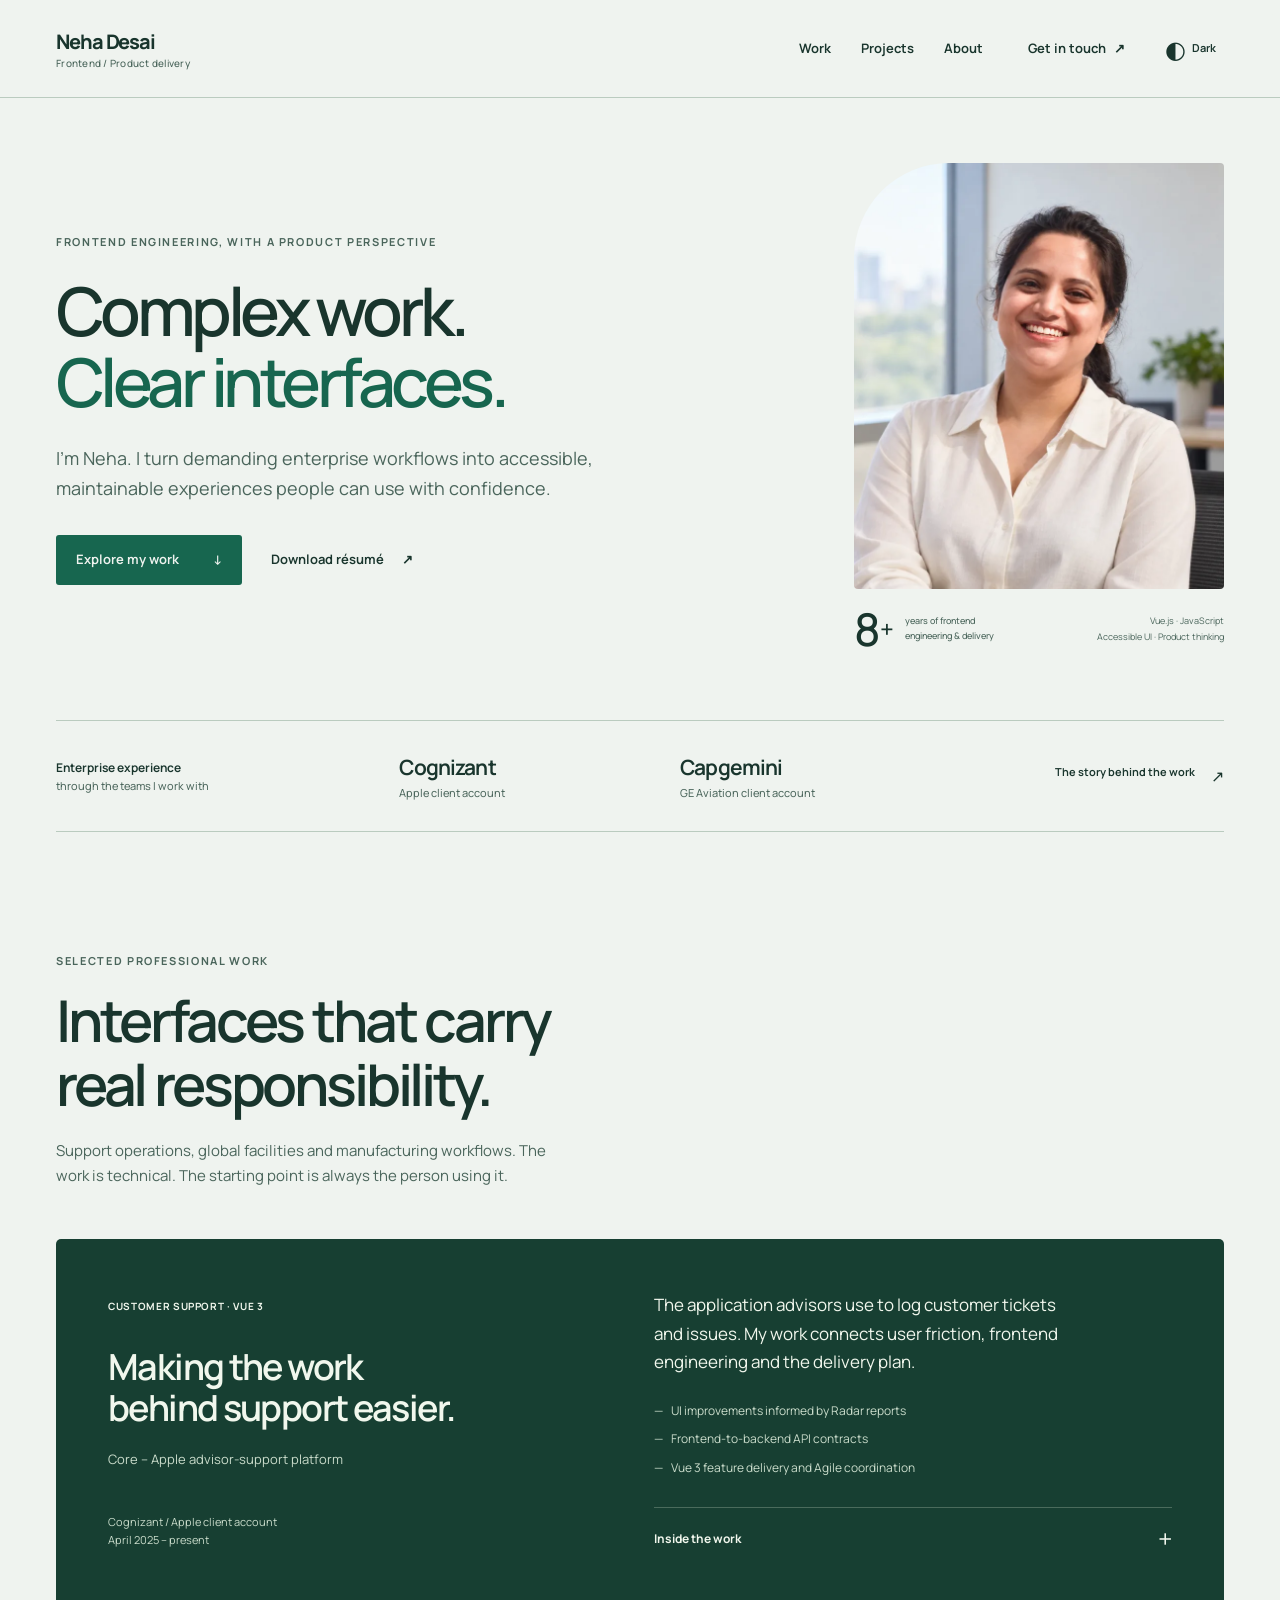
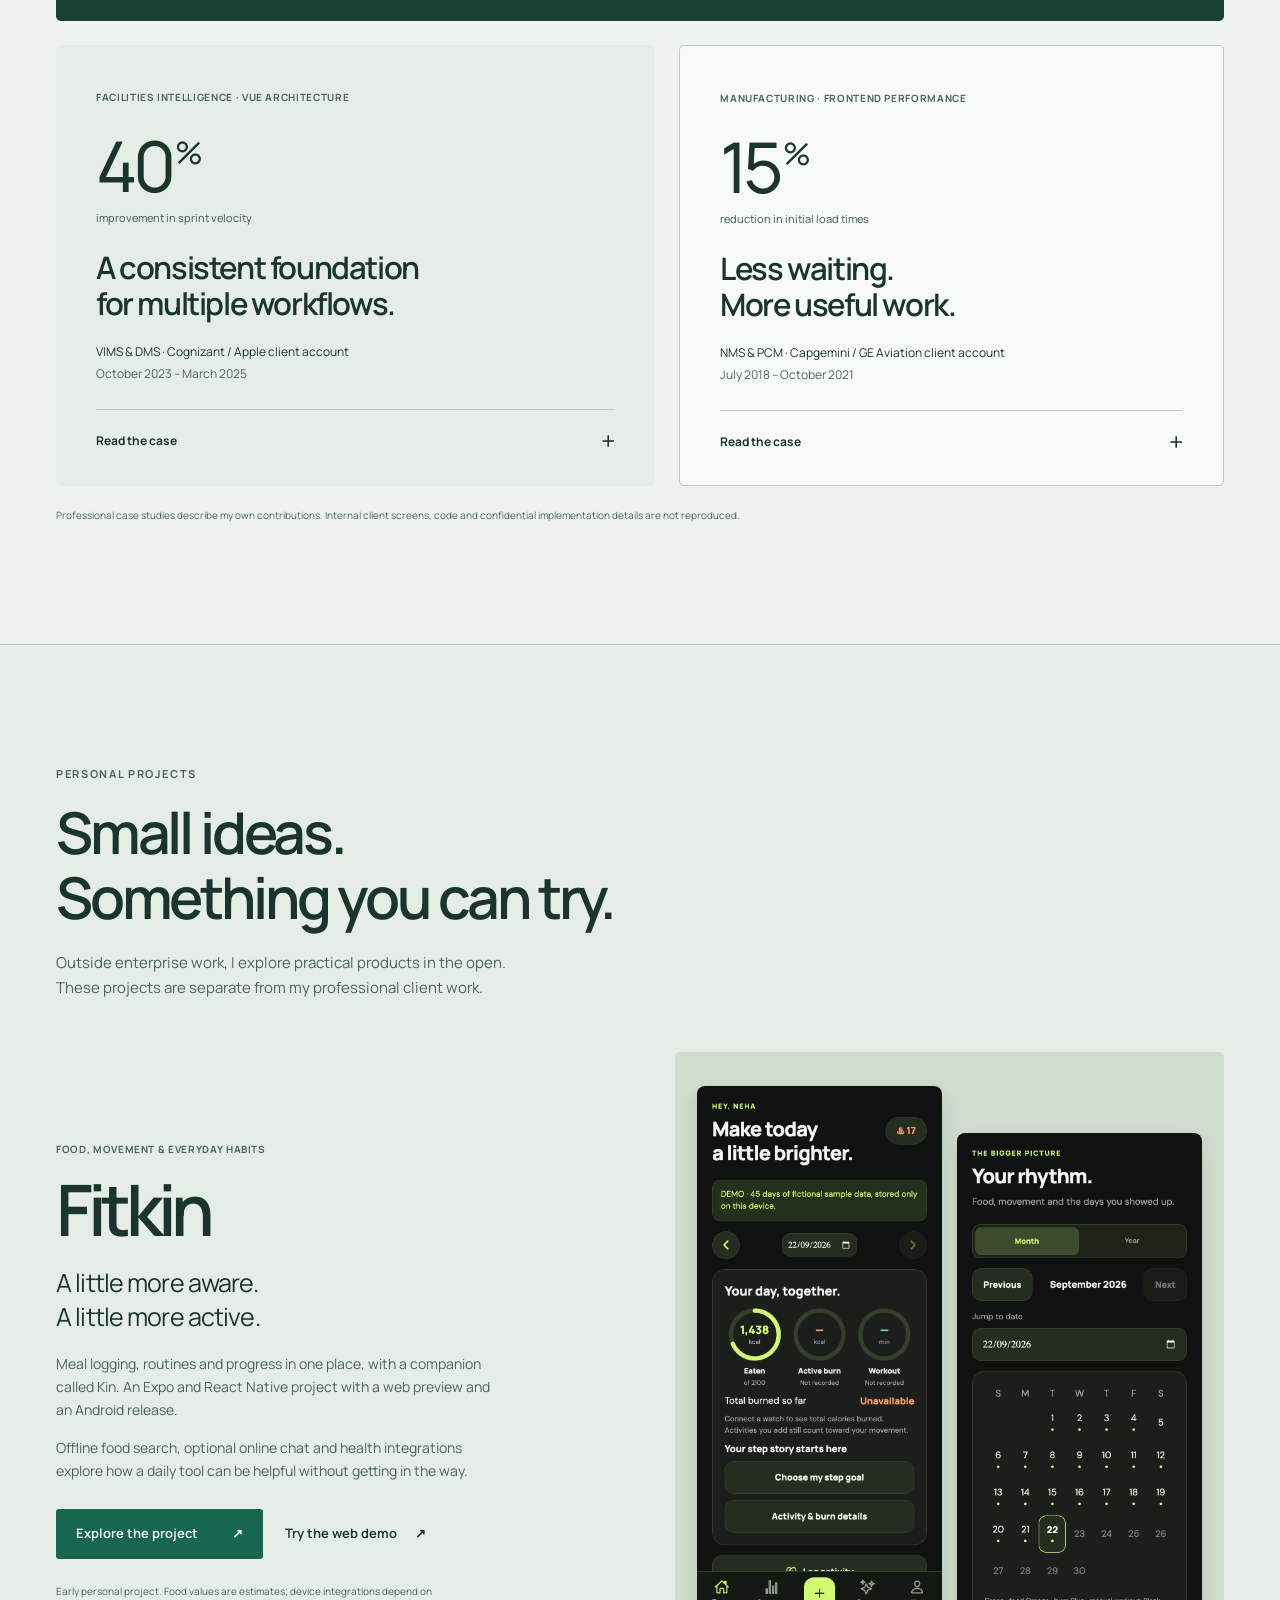
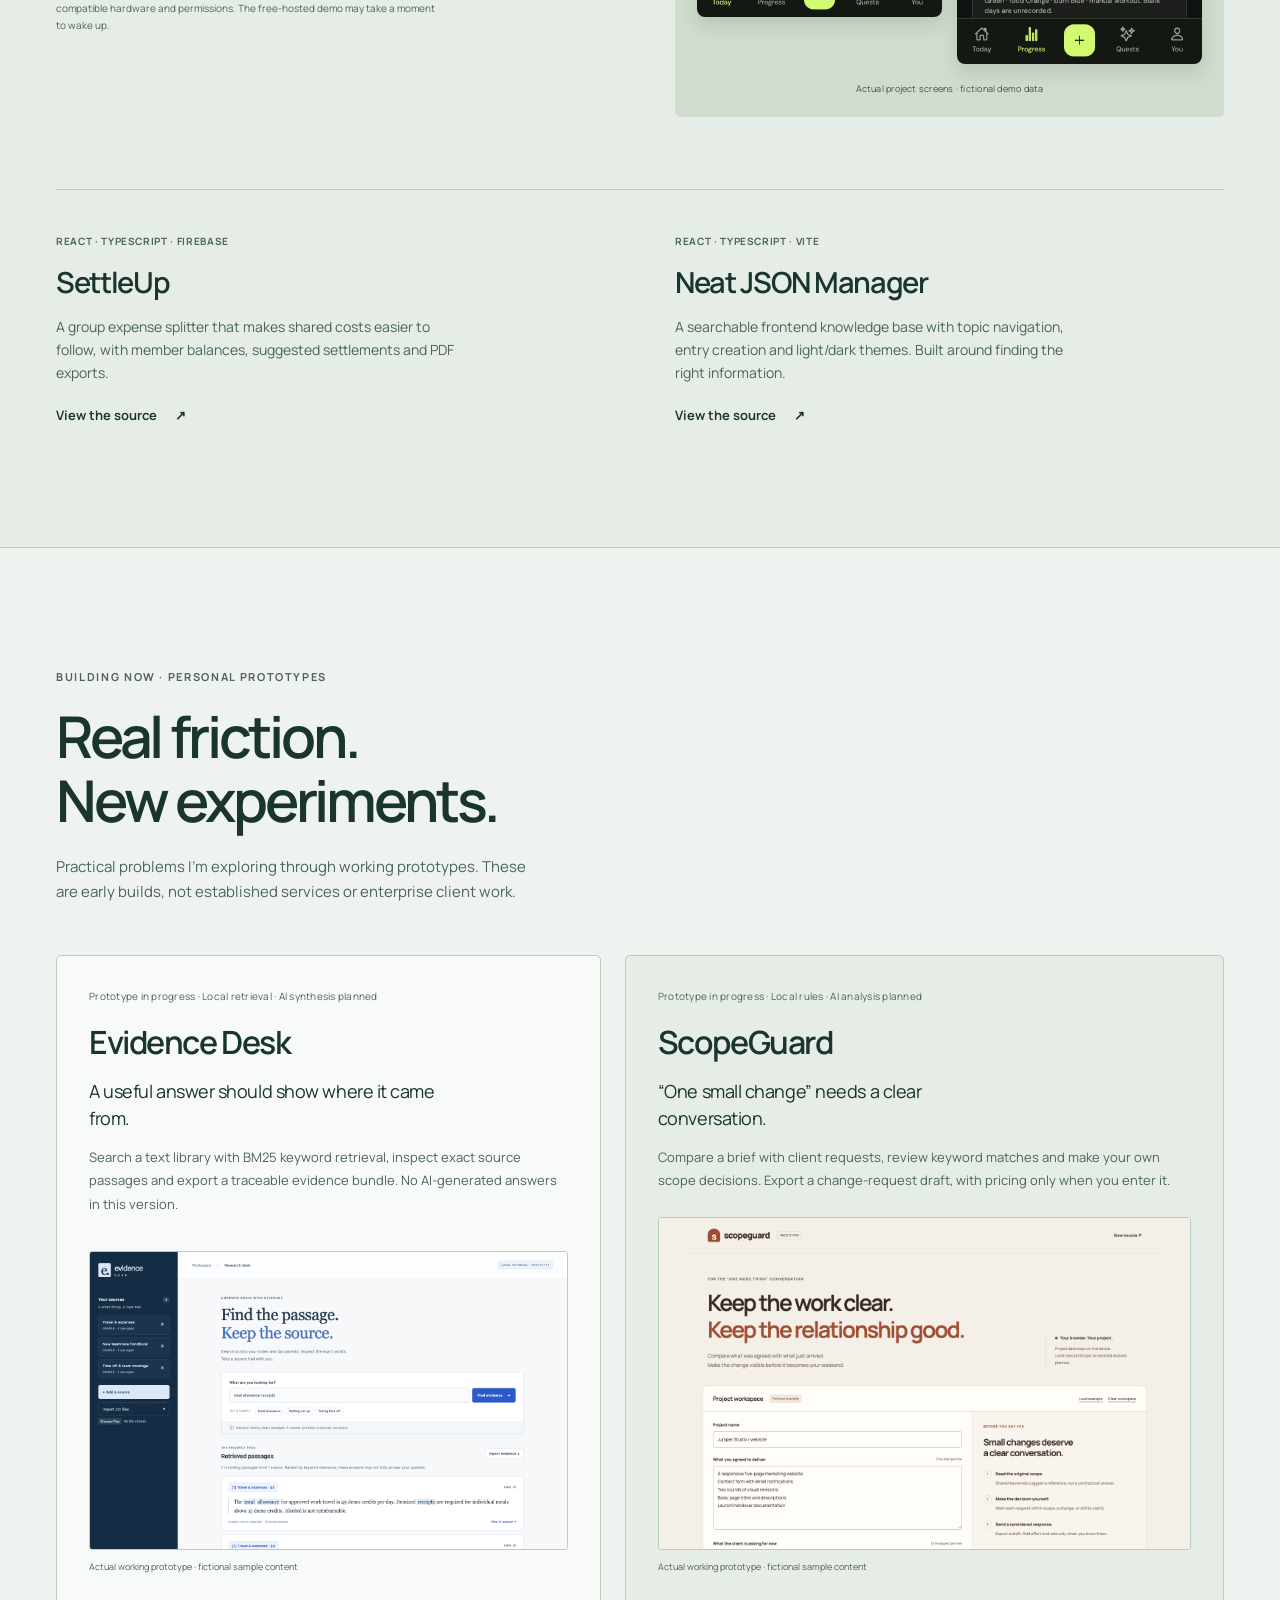
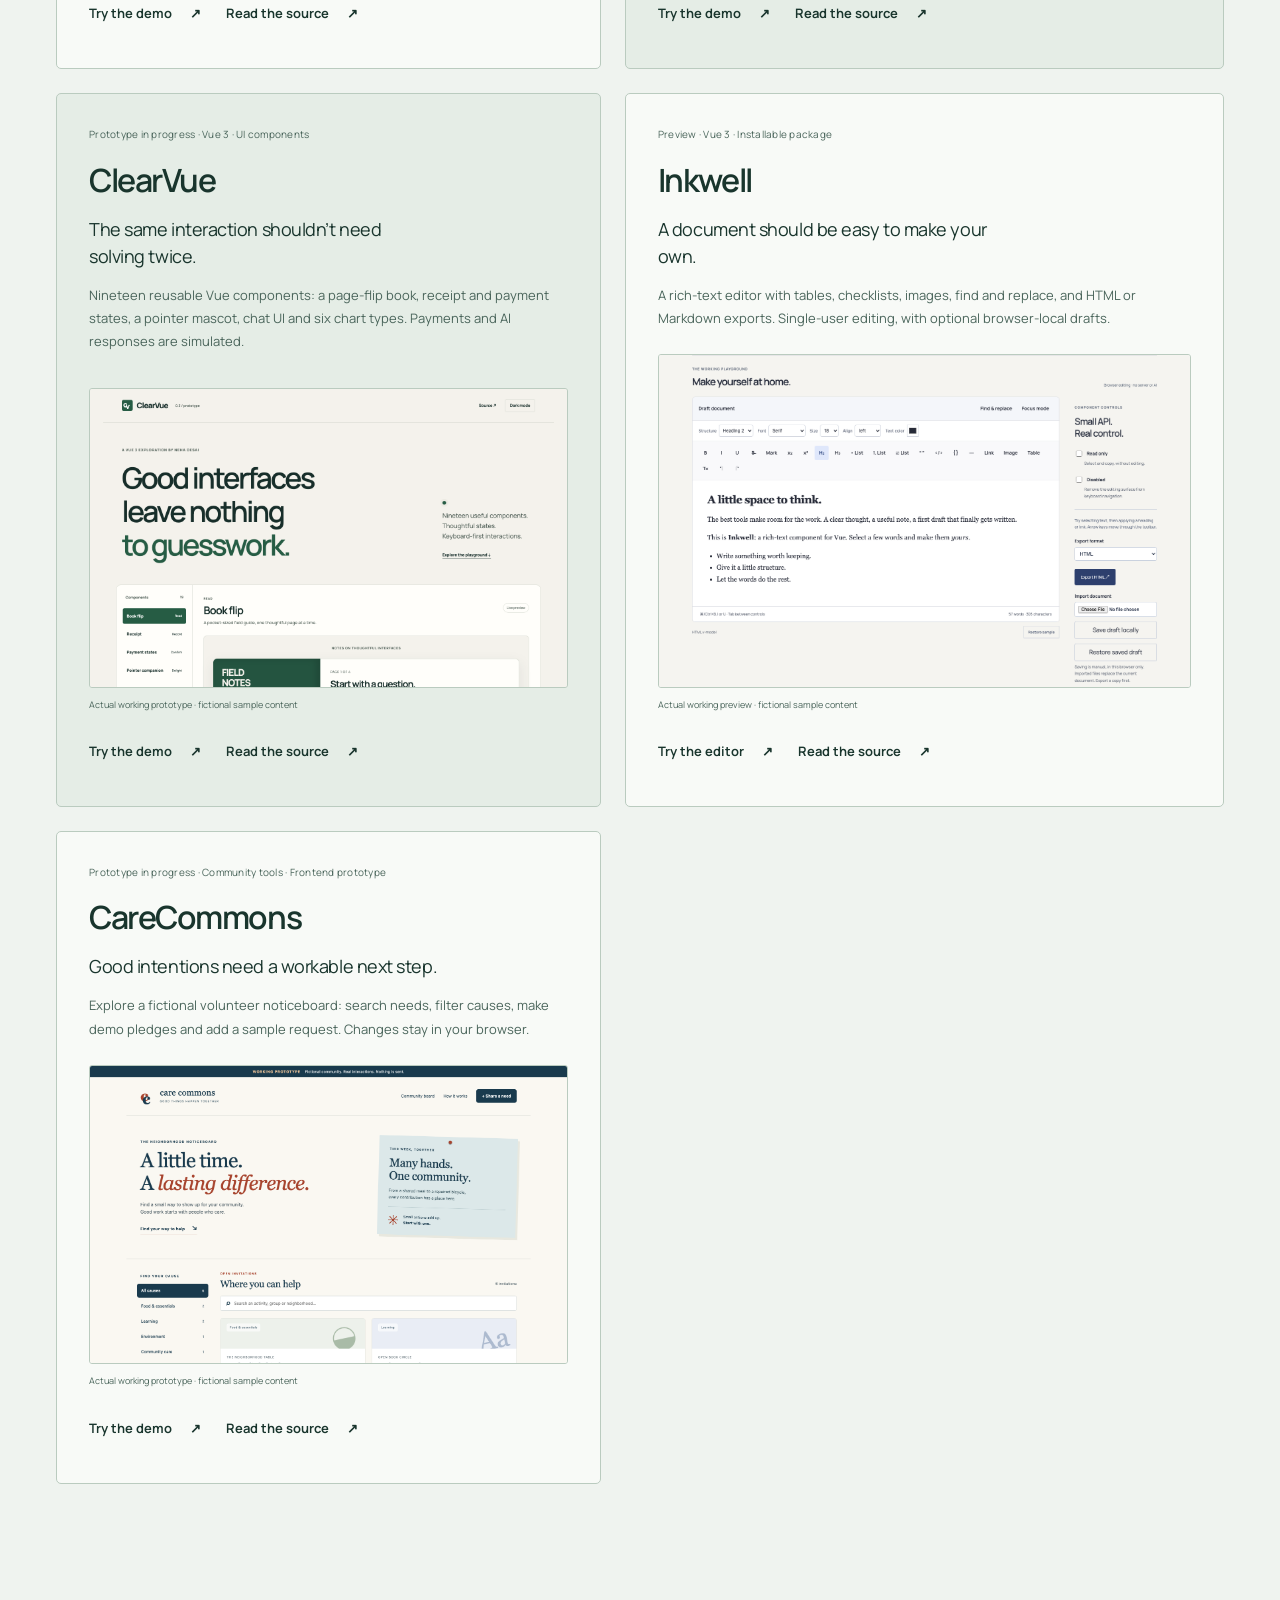
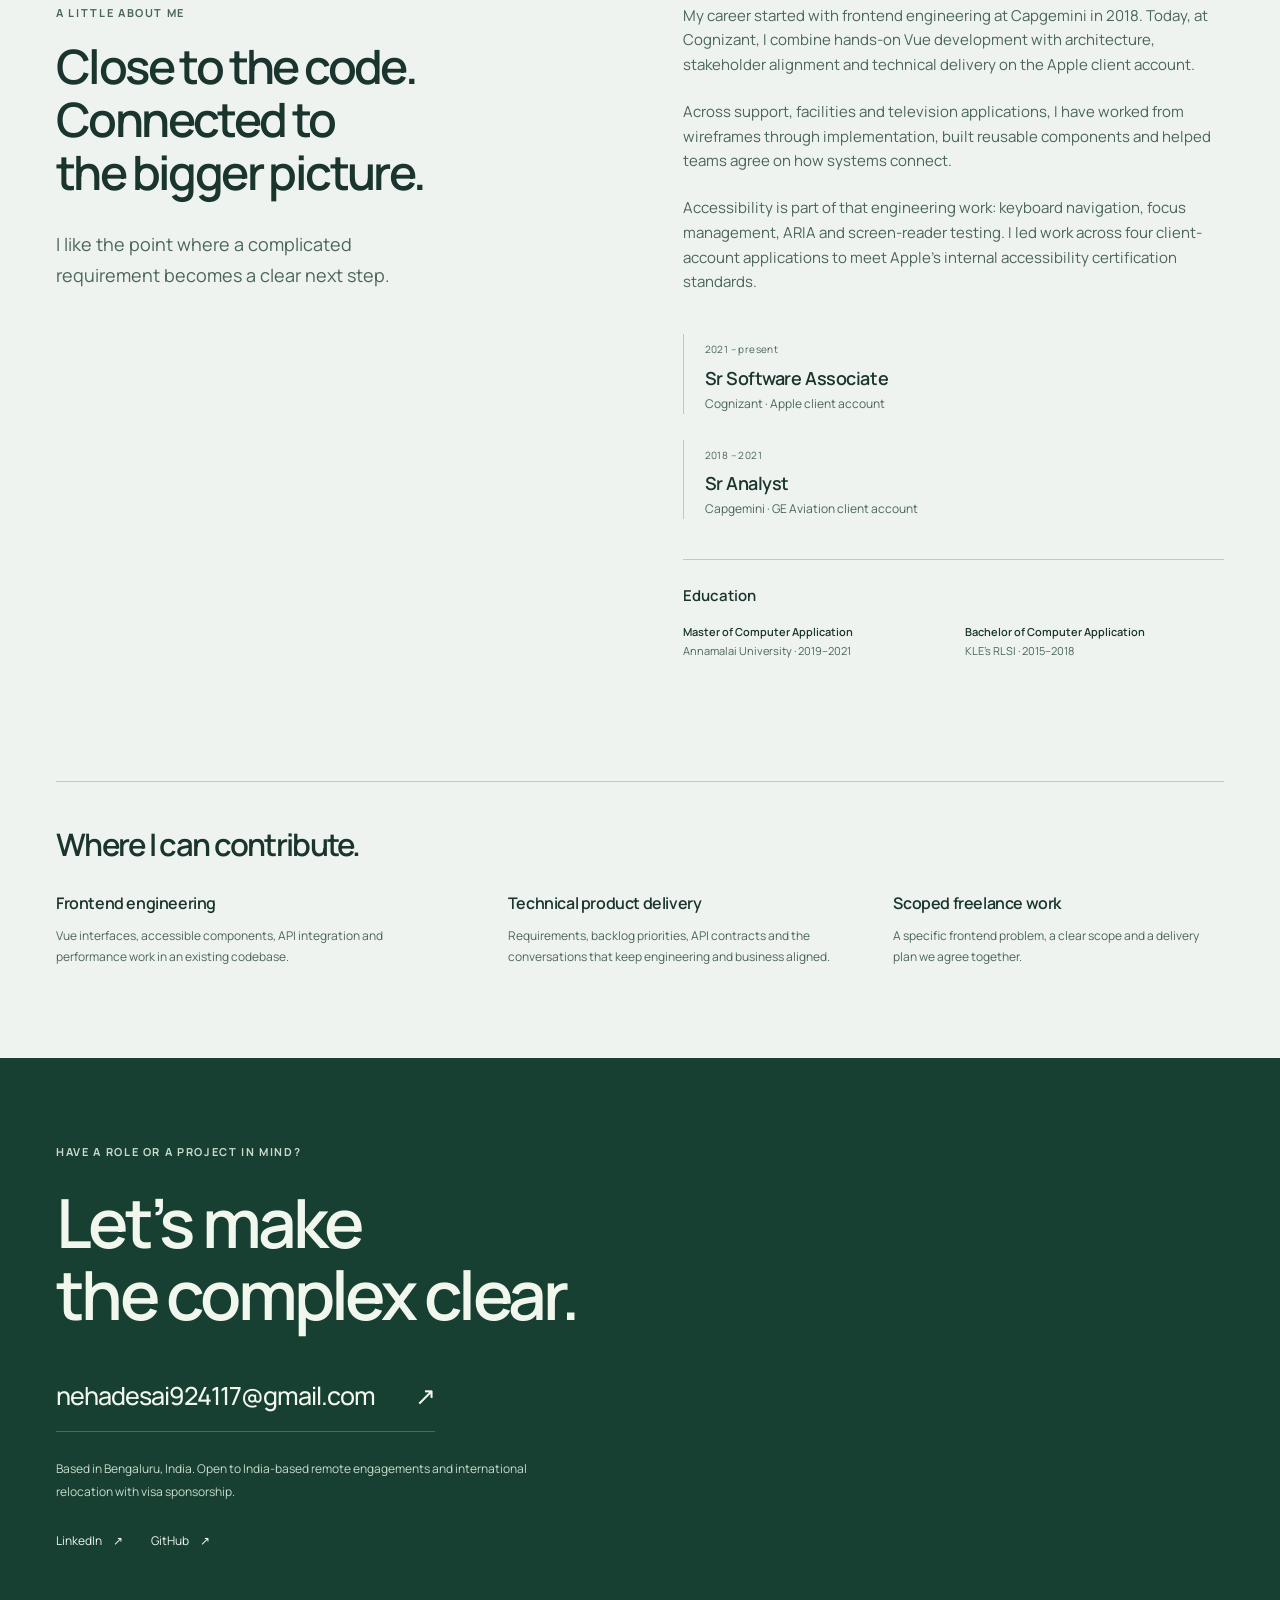
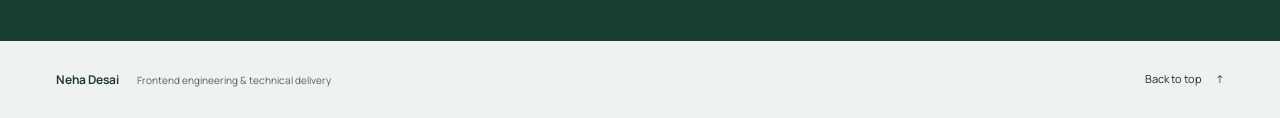
==== commit 8d0305ef: "Feature Inkwell and expanded ClearVue in portfolio" ====
--- a/index.html
+++ b/index.html
@@ -5,13 +5,13 @@
 <meta charset="utf-8"/><meta content="width=device-width,initial-scale=1" name="viewport"/>
 <title>Neha Desai – Frontend Engineering &amp; Technical Delivery</title>
 <meta content="Neha Desai builds clear, accessible enterprise interfaces. 8+ years of frontend experience, deep Vue.js expertise, and personal products built in the open." name="description"/>
-<meta content="#eff3ef" name="theme-color"/><link href="https://neha-pd.github.io/portfolio-studio/" rel="canonical"/>
-<meta content="website" property="og:type"/><meta content="Neha Desai – Complex work. Clear interfaces." property="og:title"/><meta content="Frontend engineering, thoughtful product delivery and practical work in the open." property="og:description"/><meta content="https://neha-pd.github.io/portfolio-studio/" property="og:url"/>
-<meta content="https://neha-pd.github.io/portfolio-studio/assets/neha-portrait-v2.webp" property="og:image"/><meta content="Portrait of Neha Desai" property="og:image:alt"/><meta content="summary_large_image" name="twitter:card"/><meta content="light dark" name="color-scheme"/>
+<meta content="#eff3ef" name="theme-color"/><link href="https://neha-desai.de5.net/" rel="canonical"/>
+<meta content="website" property="og:type"/><meta content="Neha Desai – Complex work. Clear interfaces." property="og:title"/><meta content="Frontend engineering, thoughtful product delivery and practical work in the open." property="og:description"/><meta content="https://neha-desai.de5.net/" property="og:url"/>
+<meta content="https://neha-desai.de5.net/assets/neha-portrait-v2.webp" property="og:image"/><meta content="Portrait of Neha Desai" property="og:image:alt"/><meta content="summary_large_image" name="twitter:card"/><meta content="light dark" name="color-scheme"/>
 <link as="font" crossorigin="" href="assets/fonts/manrope-variable.ttf" rel="preload" type="font/ttf"/>
 <script>try{const t=localStorage.getItem('neha-theme');if(t==='dark'||t==='light')document.documentElement.dataset.theme=t;}catch{}</script>
 <link href="assets/favicon.svg" rel="icon" type="image/svg+xml"/><link href="styles.css" rel="stylesheet"/><script defer="" src="script.js"></script>
-<script type="application/ld+json">{"@context":"https://schema.org","@type":"Person","name":"Neha Desai","url":"https://neha-pd.github.io/portfolio-studio/","jobTitle":"Frontend Engineer","email":"mailto:nehadesai924117@gmail.com","sameAs":["https://github.com/neha-pd","https://www.linkedin.com/in/neha-d-763481101"]}</script>
+<script type="application/ld+json">{"@context":"https://schema.org","@type":"Person","name":"Neha Desai","url":"https://neha-desai.de5.net/","jobTitle":"Frontend Engineer","email":"mailto:nehadesai924117@gmail.com","sameAs":["https://github.com/neha-pd","https://www.linkedin.com/in/neha-d-763481101"]}</script>
 </head>
 <body>
 <a class="skip-link" href="#main">Skip to content</a>
@@ -61,11 +61,12 @@
 </div>
 </section>
 <section aria-labelledby="building-title" class="building-section wrap section" id="building">
-<div class="section-intro"><p class="eyebrow">Building now · personal prototypes</p><h2 id="building-title">Real friction.<br/>New experiments.</h2><p>Four practical problems I’m exploring through working prototypes. These are early builds, not established services or enterprise client work.</p></div>
+<div class="section-intro"><p class="eyebrow">Building now · personal prototypes</p><h2 id="building-title">Real friction.<br/>New experiments.</h2><p>Practical problems I’m exploring through working prototypes. These are early builds, not established services or enterprise client work.</p></div>
 <div class="building-grid">
 <article class="building-card"><div class="build-status">Prototype in progress · Local retrieval · AI synthesis planned</div><h3>Evidence Desk</h3><p class="problem">A useful answer should show where it came from.</p><p>Search a text library with BM25 keyword retrieval, inspect exact source passages and export a traceable evidence bundle. No AI-generated answers in this version.</p><figure class="build-preview"><img src="assets/evidence-desk-desktop.png" alt="Evidence Desk showing a text library and exact matching source passages" width="1440" height="900" loading="lazy"/><figcaption>Actual working prototype · fictional sample content</figcaption></figure><div class="build-links"><a class="text-link" href="https://neha-pd.github.io/evidence-desk/" aria-label="Try Evidence Desk demo">Try the demo <span aria-hidden="true">↗</span></a><a class="text-link" href="https://github.com/neha-pd/evidence-desk" aria-label="Read Evidence Desk source">Read the source <span aria-hidden="true">↗</span></a></div></article>
 <article class="building-card"><div class="build-status">Prototype in progress · Local rules · AI analysis planned</div><h3>ScopeGuard</h3><p class="problem">“One small change” needs a clear conversation.</p><p>Compare a brief with client requests, review keyword matches and make your own scope decisions. Export a change-request draft, with pricing only when you enter it.</p><figure class="build-preview"><img src="assets/scopeguard-desktop.png" alt="ScopeGuard showing a fictional project brief and requests for scope review" width="1440" height="900" loading="lazy"/><figcaption>Actual working prototype · fictional sample content</figcaption></figure><div class="build-links"><a class="text-link" href="https://neha-pd.github.io/scopeguard/" aria-label="Try ScopeGuard demo">Try the demo <span aria-hidden="true">↗</span></a><a class="text-link" href="https://github.com/neha-pd/scopeguard" aria-label="Read ScopeGuard source">Read the source <span aria-hidden="true">↗</span></a></div></article>
-<article class="building-card"><div class="build-status">Prototype in progress · Vue 3 · UI components</div><h3>ClearVue</h3><p class="problem">The same interaction shouldn’t need solving twice.</p><p>Six reusable Vue components with a live playground: keyboard-controlled tabs, a focus-managed dialog and labeled form errors. Accessibility testing is ongoing.</p><figure class="build-preview"><img src="assets/clearvue-desktop.png" alt="ClearVue component playground with a live preview and reusable Vue code" width="1440" height="900" loading="lazy"/><figcaption>Actual working prototype · fictional sample content</figcaption></figure><div class="build-links"><a class="text-link" href="https://neha-pd.github.io/clearvue/" aria-label="Try ClearVue demo">Try the demo <span aria-hidden="true">↗</span></a><a class="text-link" href="https://github.com/neha-pd/clearvue" aria-label="Read ClearVue source">Read the source <span aria-hidden="true">↗</span></a></div></article>
+<article class="building-card"><div class="build-status">Prototype in progress · Vue 3 · UI components</div><h3>ClearVue</h3><p class="problem">The same interaction shouldn’t need solving twice.</p><p>Nineteen reusable Vue components: a page-flip book, receipt and payment states, a pointer mascot, chat UI and six chart types. Payments and AI responses are simulated.</p><figure class="build-preview"><img src="assets/clearvue-showcase-desktop.png" alt="ClearVue component playground with a live preview and reusable Vue code" width="1440" height="900" loading="lazy"/><figcaption>Actual working prototype · fictional sample content</figcaption></figure><div class="build-links"><a class="text-link" href="https://neha-pd.github.io/clearvue/" aria-label="Try ClearVue demo">Try the demo <span aria-hidden="true">↗</span></a><a class="text-link" href="https://github.com/neha-pd/clearvue" aria-label="Read ClearVue source">Read the source <span aria-hidden="true">↗</span></a></div></article>
+<article class="building-card"><div class="build-status">Preview · Vue 3 · Installable package</div><h3>Inkwell</h3><p class="problem">A document should be easy to make your own.</p><p>A rich-text editor with tables, checklists, images, find and replace, and HTML or Markdown exports. Single-user editing, with optional browser-local drafts.</p><figure class="build-preview"><img src="assets/inkwell-workspace.png" alt="Inkwell rich-text editor with formatting toolbar and document controls" width="1440" height="980" loading="lazy"/><figcaption>Actual working preview · fictional sample content</figcaption></figure><div class="build-links"><a class="text-link" href="inkwell/" aria-label="Try Inkwell editor">Try the editor <span aria-hidden="true">↗</span></a><a class="text-link" href="https://github.com/neha-pd/inkwell-vue" aria-label="Read Inkwell source">Read the source <span aria-hidden="true">↗</span></a></div></article>
 <article class="building-card"><div class="build-status">Prototype in progress · Community tools · Frontend prototype</div><h3>CareCommons</h3><p class="problem">Good intentions need a workable next step.</p><p>Explore a fictional volunteer noticeboard: search needs, filter causes, make demo pledges and add a sample request. Changes stay in your browser.</p><figure class="build-preview"><img src="assets/care-commons-desktop.png" alt="CareCommons fictional volunteer noticeboard with cause filters and community needs" width="1440" height="900" loading="lazy"/><figcaption>Actual working prototype · fictional sample content</figcaption></figure><div class="build-links"><a class="text-link" href="https://neha-pd.github.io/care-commons/" aria-label="Try CareCommons demo">Try the demo <span aria-hidden="true">↗</span></a><a class="text-link" href="https://github.com/neha-pd/care-commons" aria-label="Read CareCommons source">Read the source <span aria-hidden="true">↗</span></a></div></article>
 </div>
 </section>
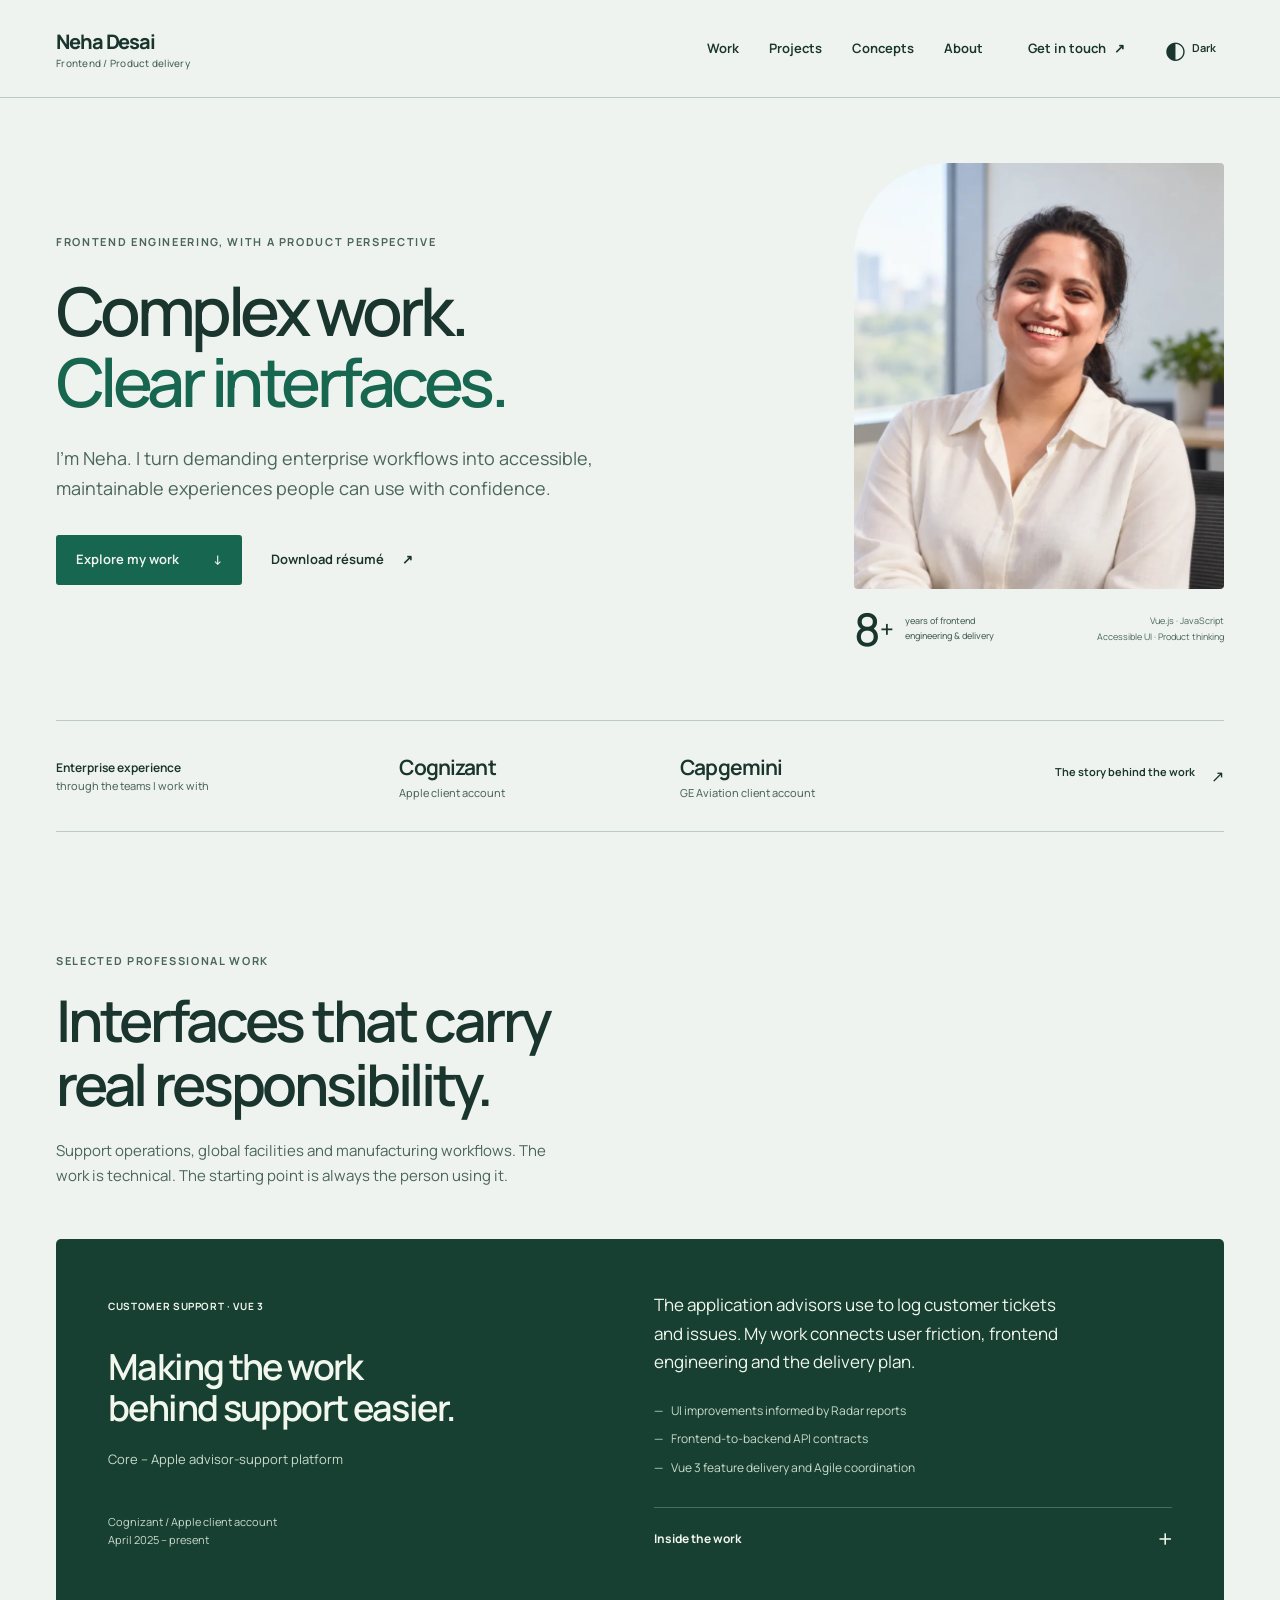
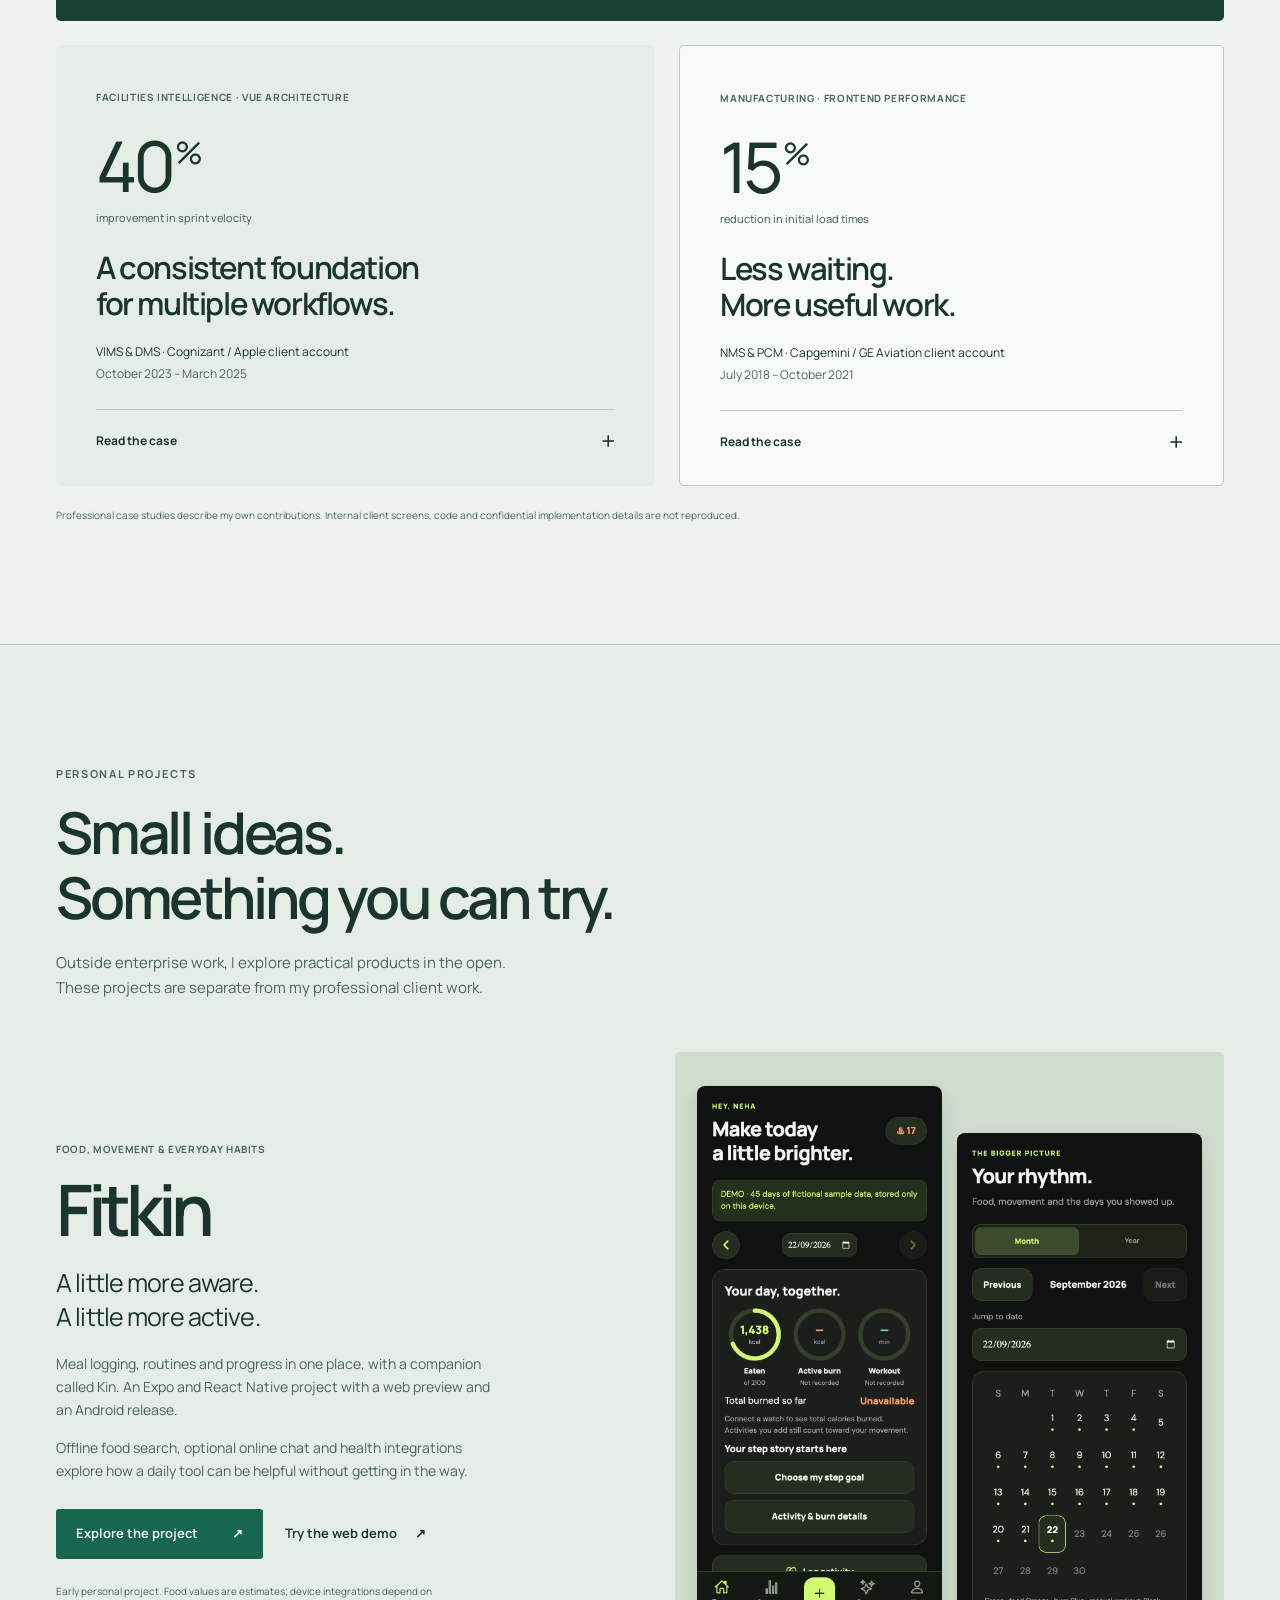
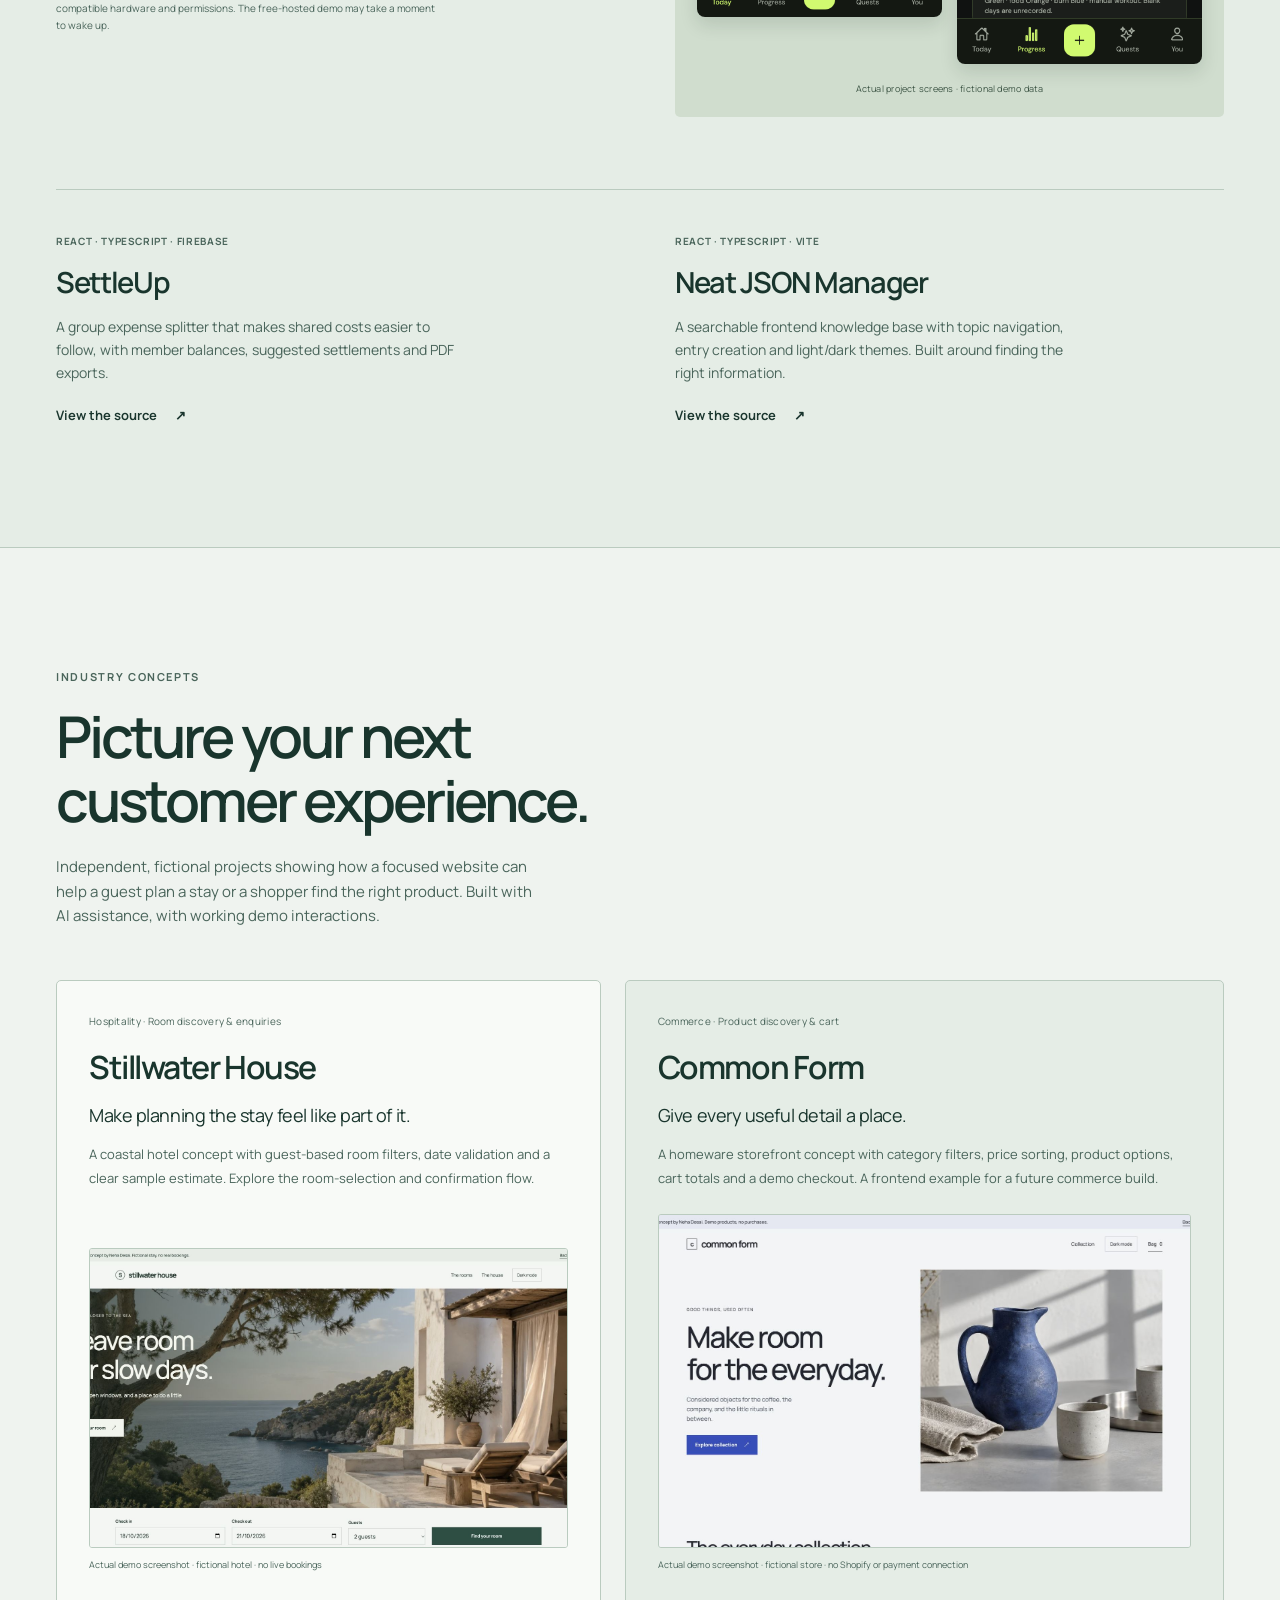
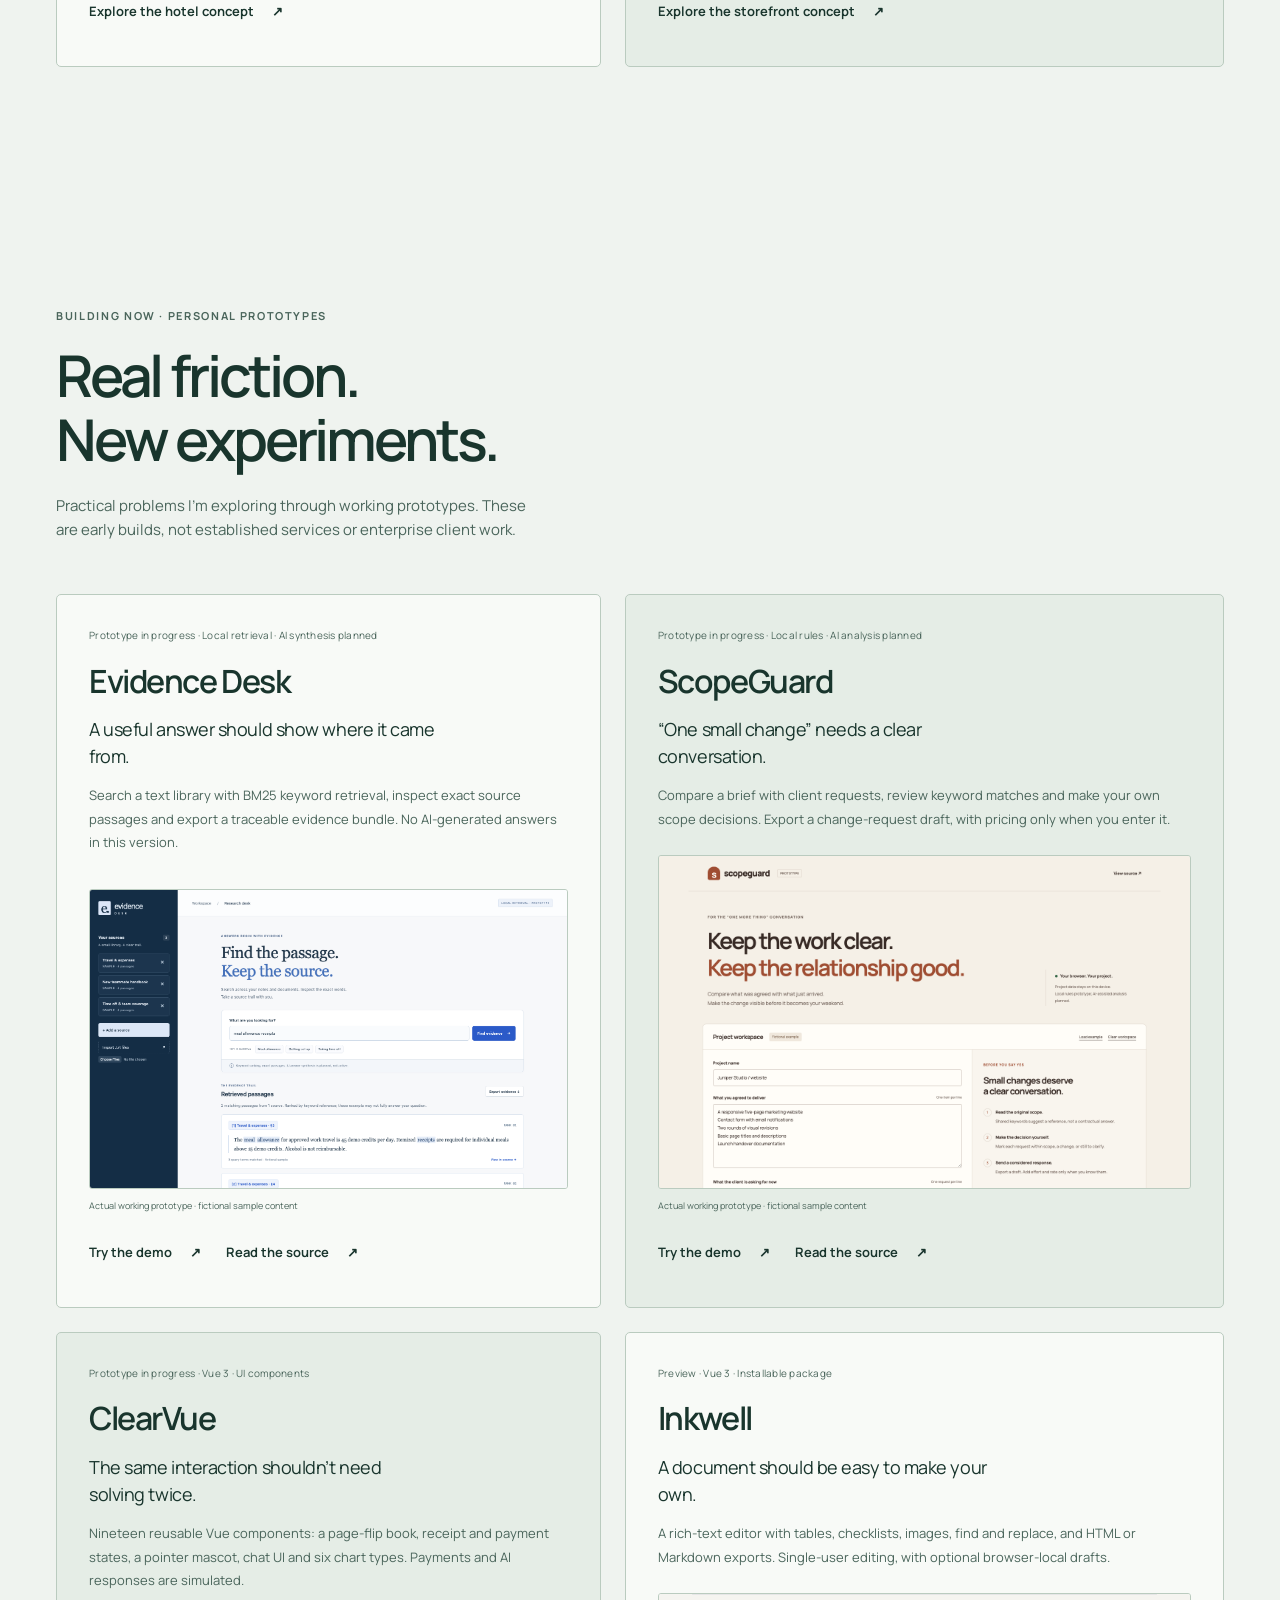
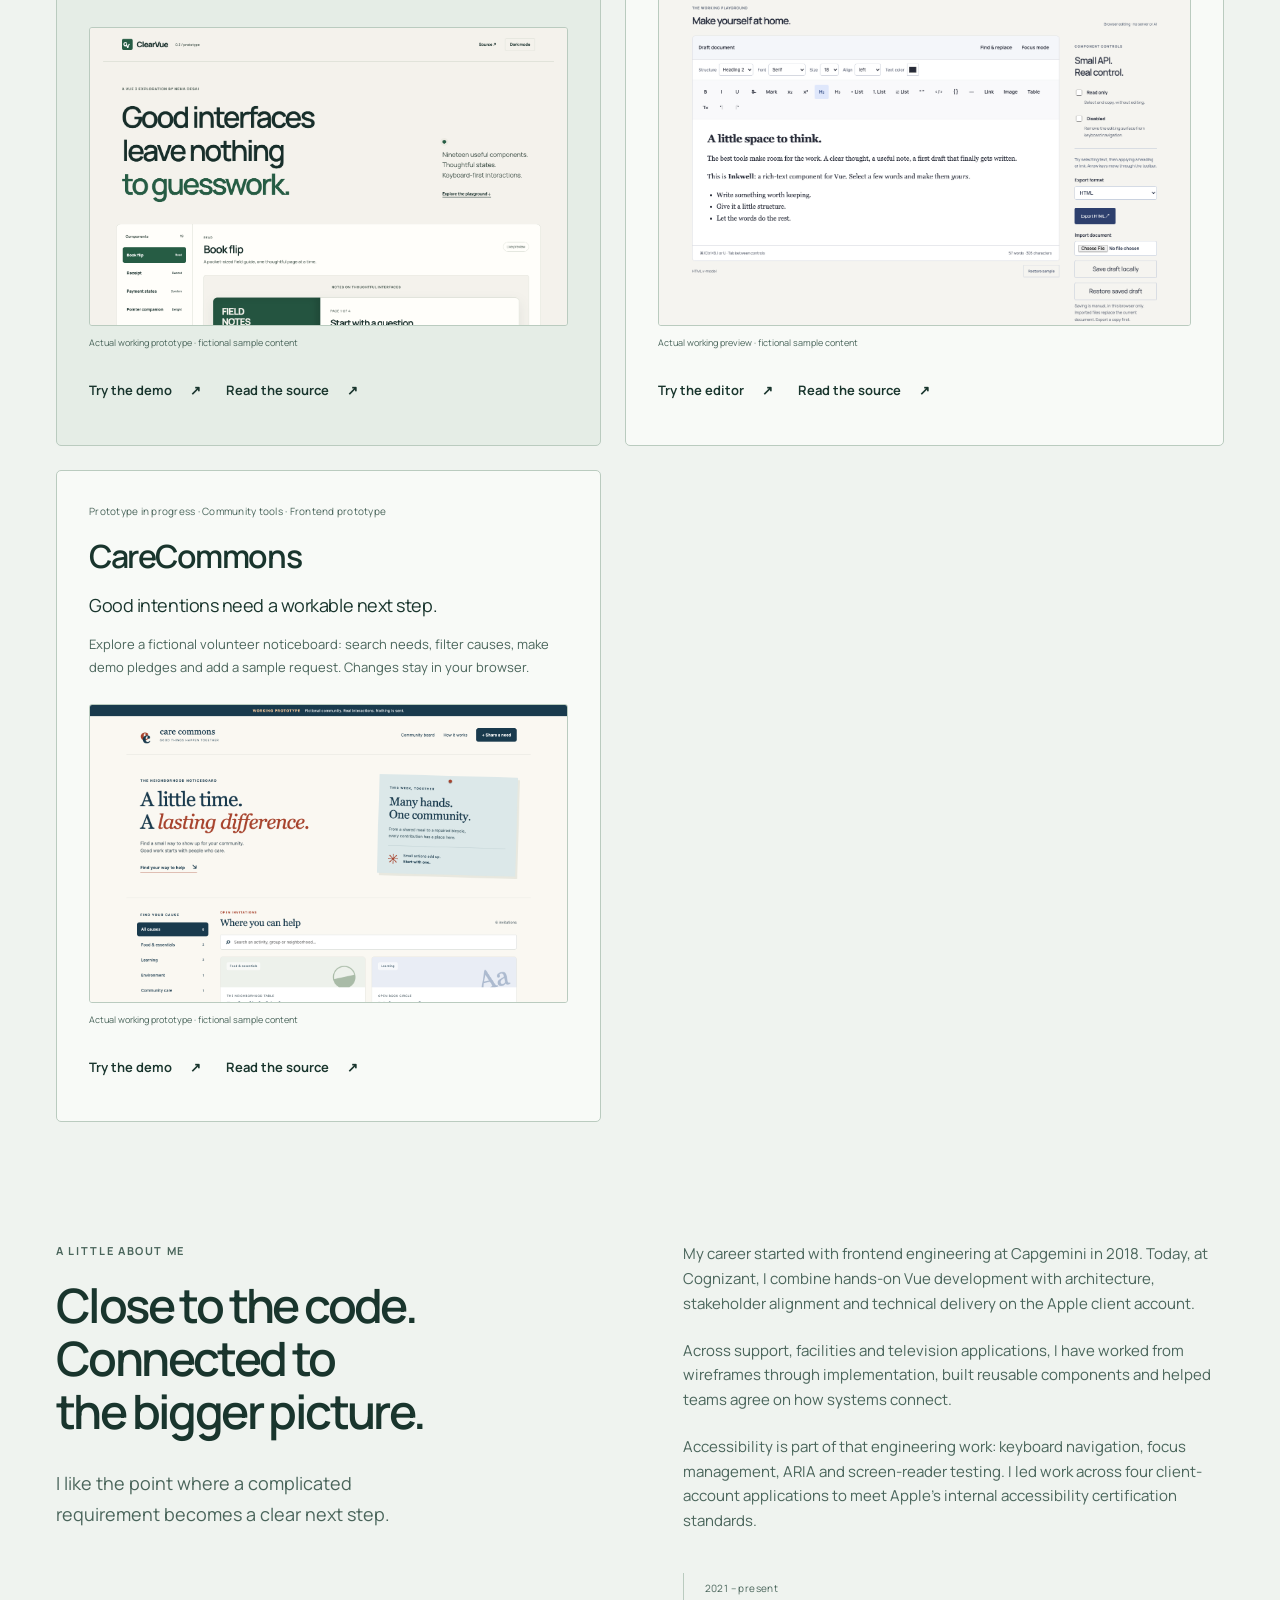
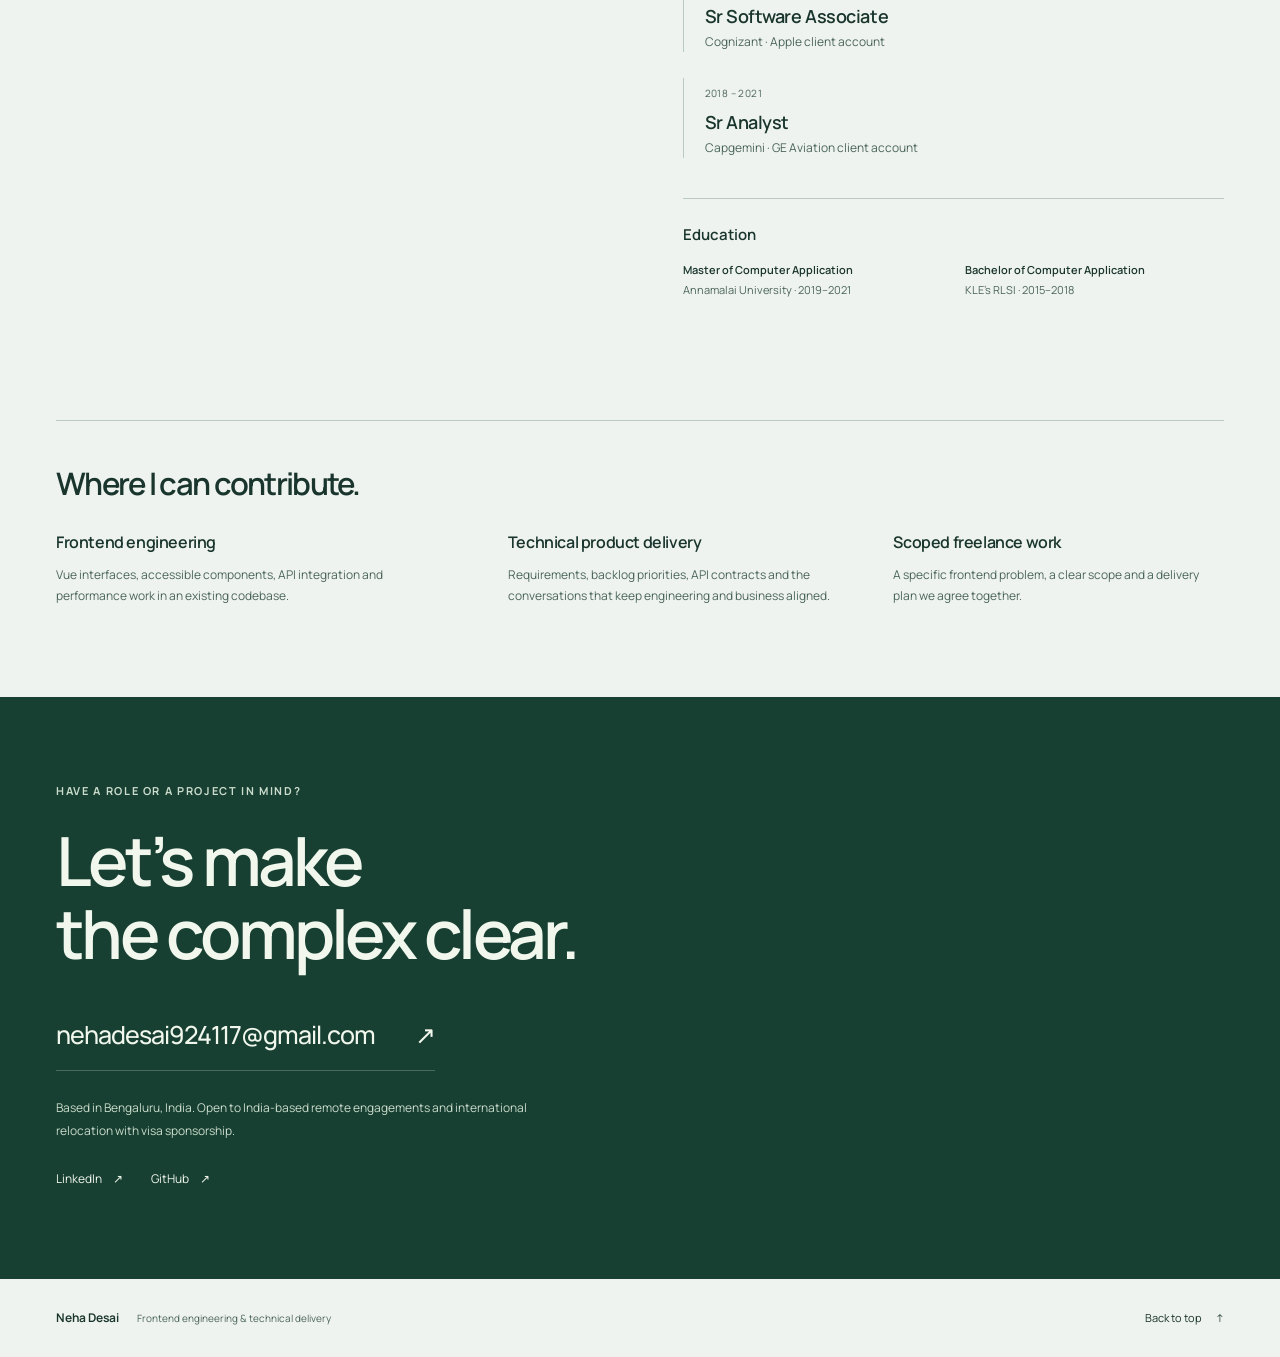
==== commit c6a7d2da: "Add hospitality and commerce concepts for relevant proposals" ====
--- a/index.html
+++ b/index.html
@@ -19,7 +19,7 @@
 <a class="wordmark" href="#">Neha Desai<span>Frontend / Product delivery</span></a>
 <div class="header-actions">
 <button aria-controls="site-nav" aria-expanded="false" class="menu-toggle" hidden="" type="button">Menu</button>
-<nav aria-label="Main navigation" id="site-nav"><a href="#work">Work</a><a href="#projects">Projects</a><a href="#about">About</a><a href="#contact">Get in touch <span aria-hidden="true">↗</span></a></nav>
+<nav aria-label="Main navigation" id="site-nav"><a href="#work">Work</a><a href="#projects">Projects</a><a href="#concepts">Concepts</a><a href="#about">About</a><a href="#contact">Get in touch <span aria-hidden="true">↗</span></a></nav>
 <button aria-label="Change color theme" class="theme-toggle" hidden="" type="button"><span aria-hidden="true" class="theme-symbol">◐</span><span class="theme-label">Theme</span></button>
 </div>
 </header>
@@ -60,6 +60,12 @@
 <div class="secondary-projects"><article><span class="project-label">React · TypeScript · Firebase</span><h3>SettleUp</h3><p>A group expense splitter that makes shared costs easier to follow, with member balances, suggested settlements and PDF exports.</p><a class="text-link" href="https://github.com/neha-pd/settle-up-simple">View the source <span aria-hidden="true">↗</span></a></article><article><span class="project-label">React · TypeScript · Vite</span><h3>Neat JSON Manager</h3><p>A searchable frontend knowledge base with topic navigation, entry creation and light/dark themes. Built around finding the right information.</p><a class="text-link" href="https://github.com/neha-pd/neat-json-manager">View the source <span aria-hidden="true">↗</span></a></article></div>
 </div>
 </section>
+<section aria-labelledby="concepts-title" class="concepts-section wrap section" id="concepts">
+<div class="section-intro"><p class="eyebrow">Industry concepts</p><h2 id="concepts-title">Picture your next<br/>customer experience.</h2><p>Independent, fictional projects showing how a focused website can help a guest plan a stay or a shopper find the right product. Built with AI assistance, with working demo interactions.</p></div>
+<div class="building-grid">
+<article class="building-card"><div class="build-status">Hospitality · Room discovery &amp; enquiries</div><h3>Stillwater House</h3><p class="problem">Make planning the stay feel like part of it.</p><p>A coastal hotel concept with guest-based room filters, date validation and a clear sample estimate. Explore the room-selection and confirmation flow.</p><figure class="build-preview"><img src="assets/stillwater-concept.png" alt="Stillwater House hospitality concept with coastal imagery and a date-selection form" width="1728" height="883" loading="lazy"/><figcaption>Actual demo screenshot · fictional hotel · no live bookings</figcaption></figure><div class="build-links"><a class="text-link" href="demos/stay/">Explore the hotel concept <span aria-hidden="true">↗</span></a></div></article>
+<article class="building-card"><div class="build-status">Commerce · Product discovery &amp; cart</div><h3>Common Form</h3><p class="problem">Give every useful detail a place.</p><p>A homeware storefront concept with category filters, price sorting, product options, cart totals and a demo checkout. A frontend example for a future commerce build.</p><figure class="build-preview"><img src="assets/common-form-concept.png" alt="Common Form homeware concept with a cobalt pitcher and collection navigation" width="1728" height="883" loading="lazy"/><figcaption>Actual demo screenshot · fictional store · no Shopify or payment connection</figcaption></figure><div class="build-links"><a class="text-link" href="demos/store/">Explore the storefront concept <span aria-hidden="true">↗</span></a></div></article>
+</div></section>
 <section aria-labelledby="building-title" class="building-section wrap section" id="building">
 <div class="section-intro"><p class="eyebrow">Building now · personal prototypes</p><h2 id="building-title">Real friction.<br/>New experiments.</h2><p>Practical problems I’m exploring through working prototypes. These are early builds, not established services or enterprise client work.</p></div>
 <div class="building-grid">
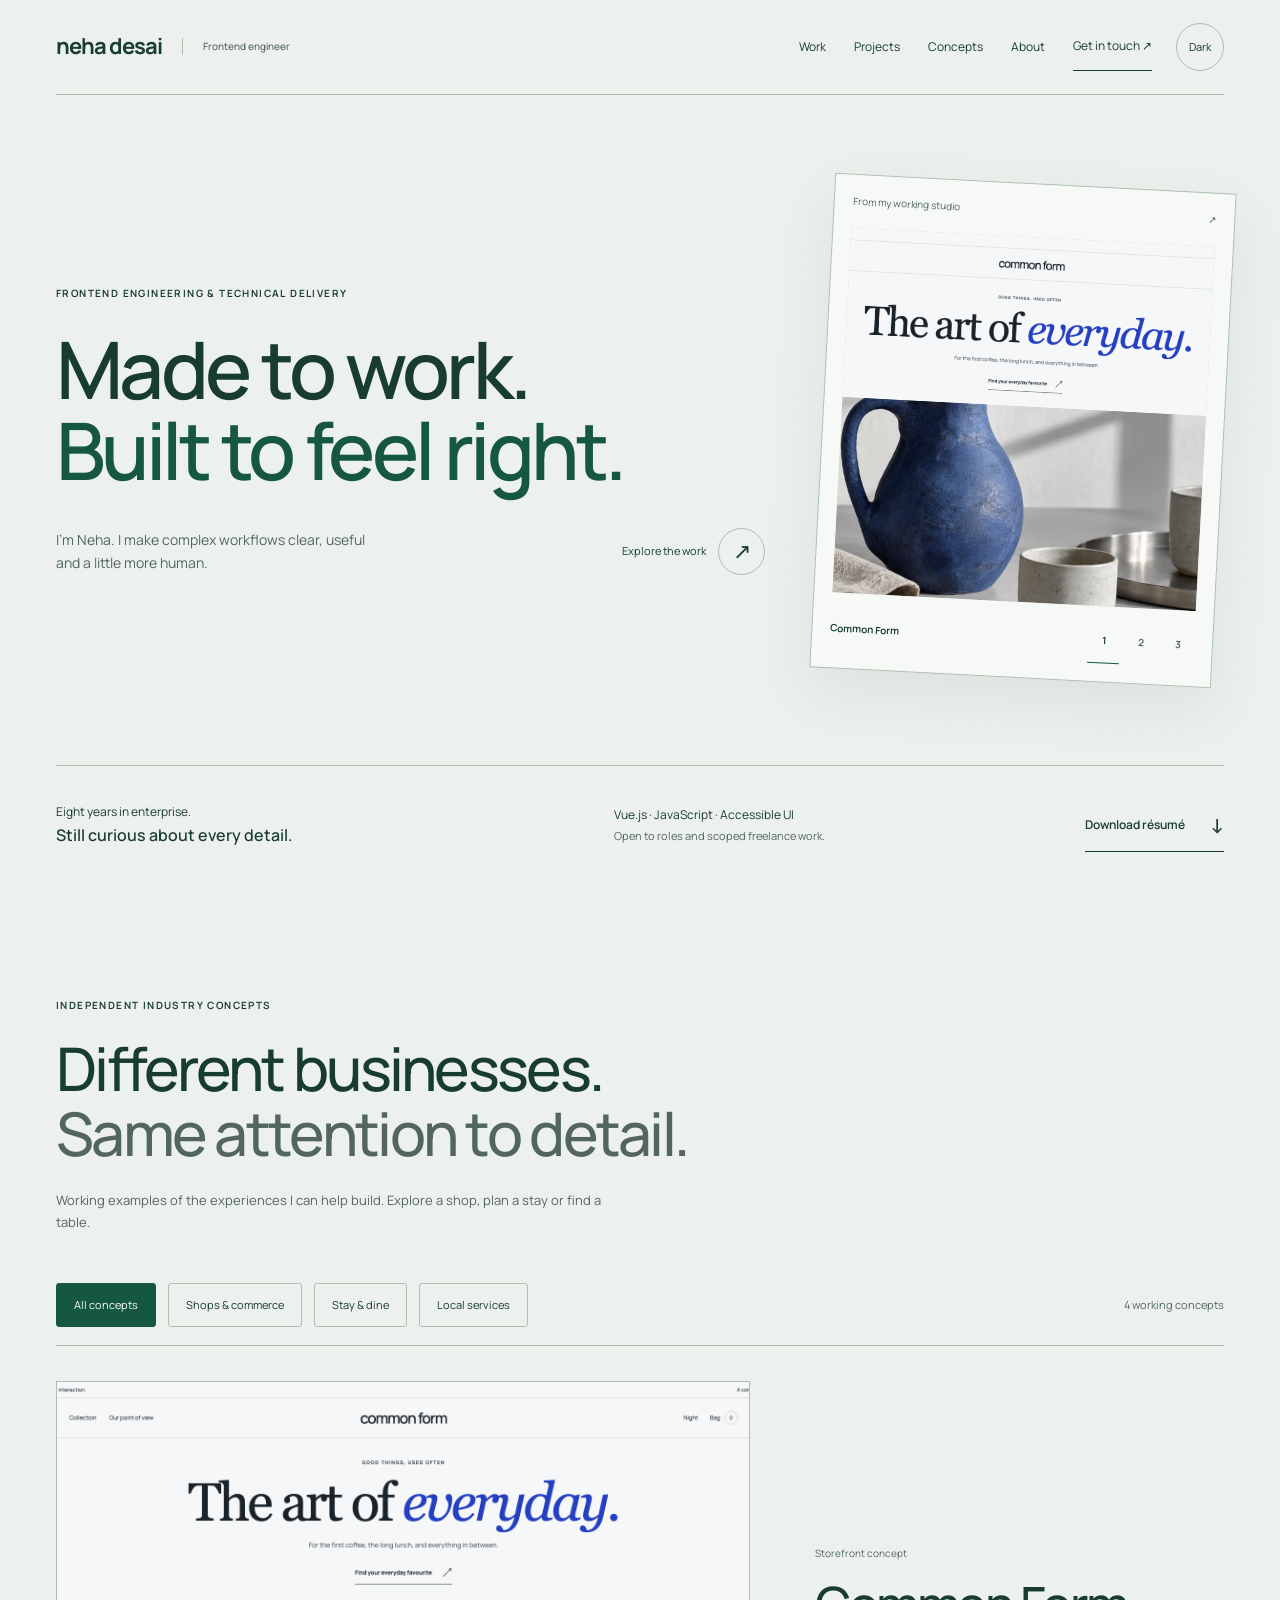
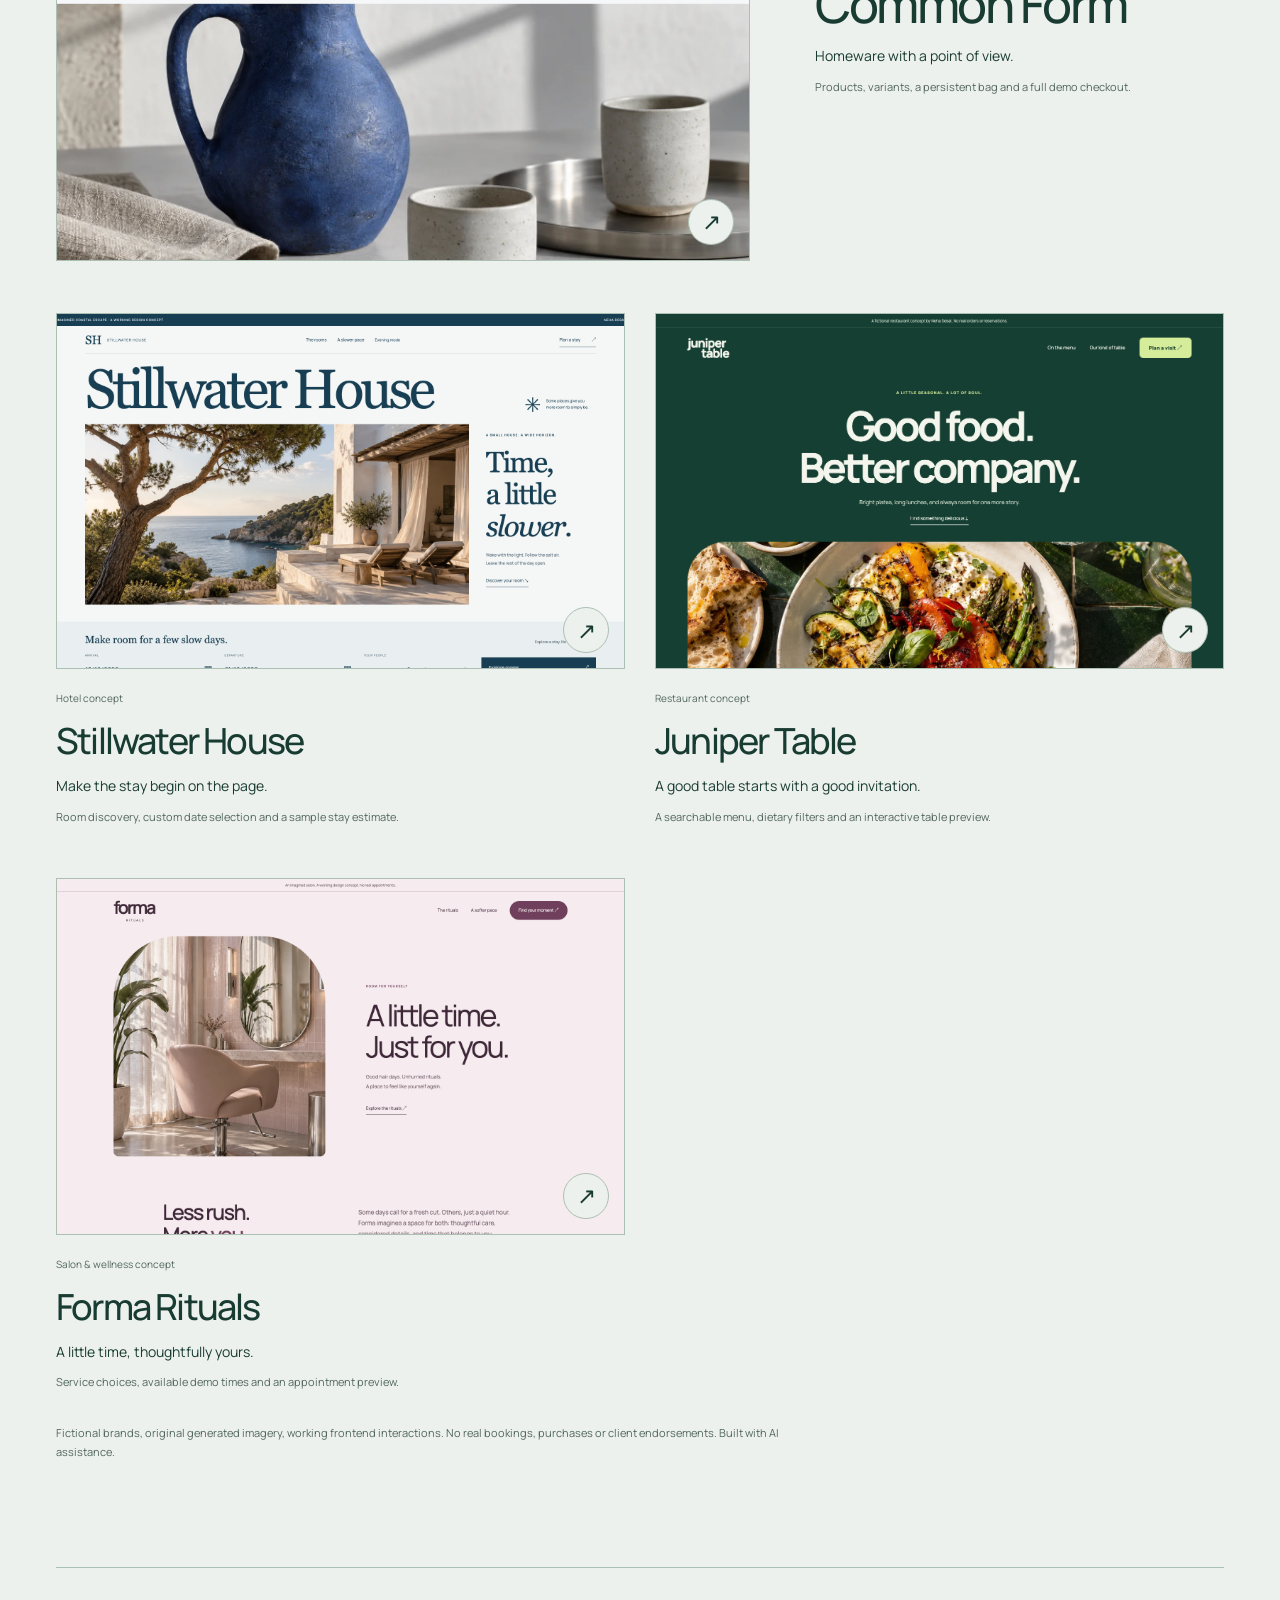
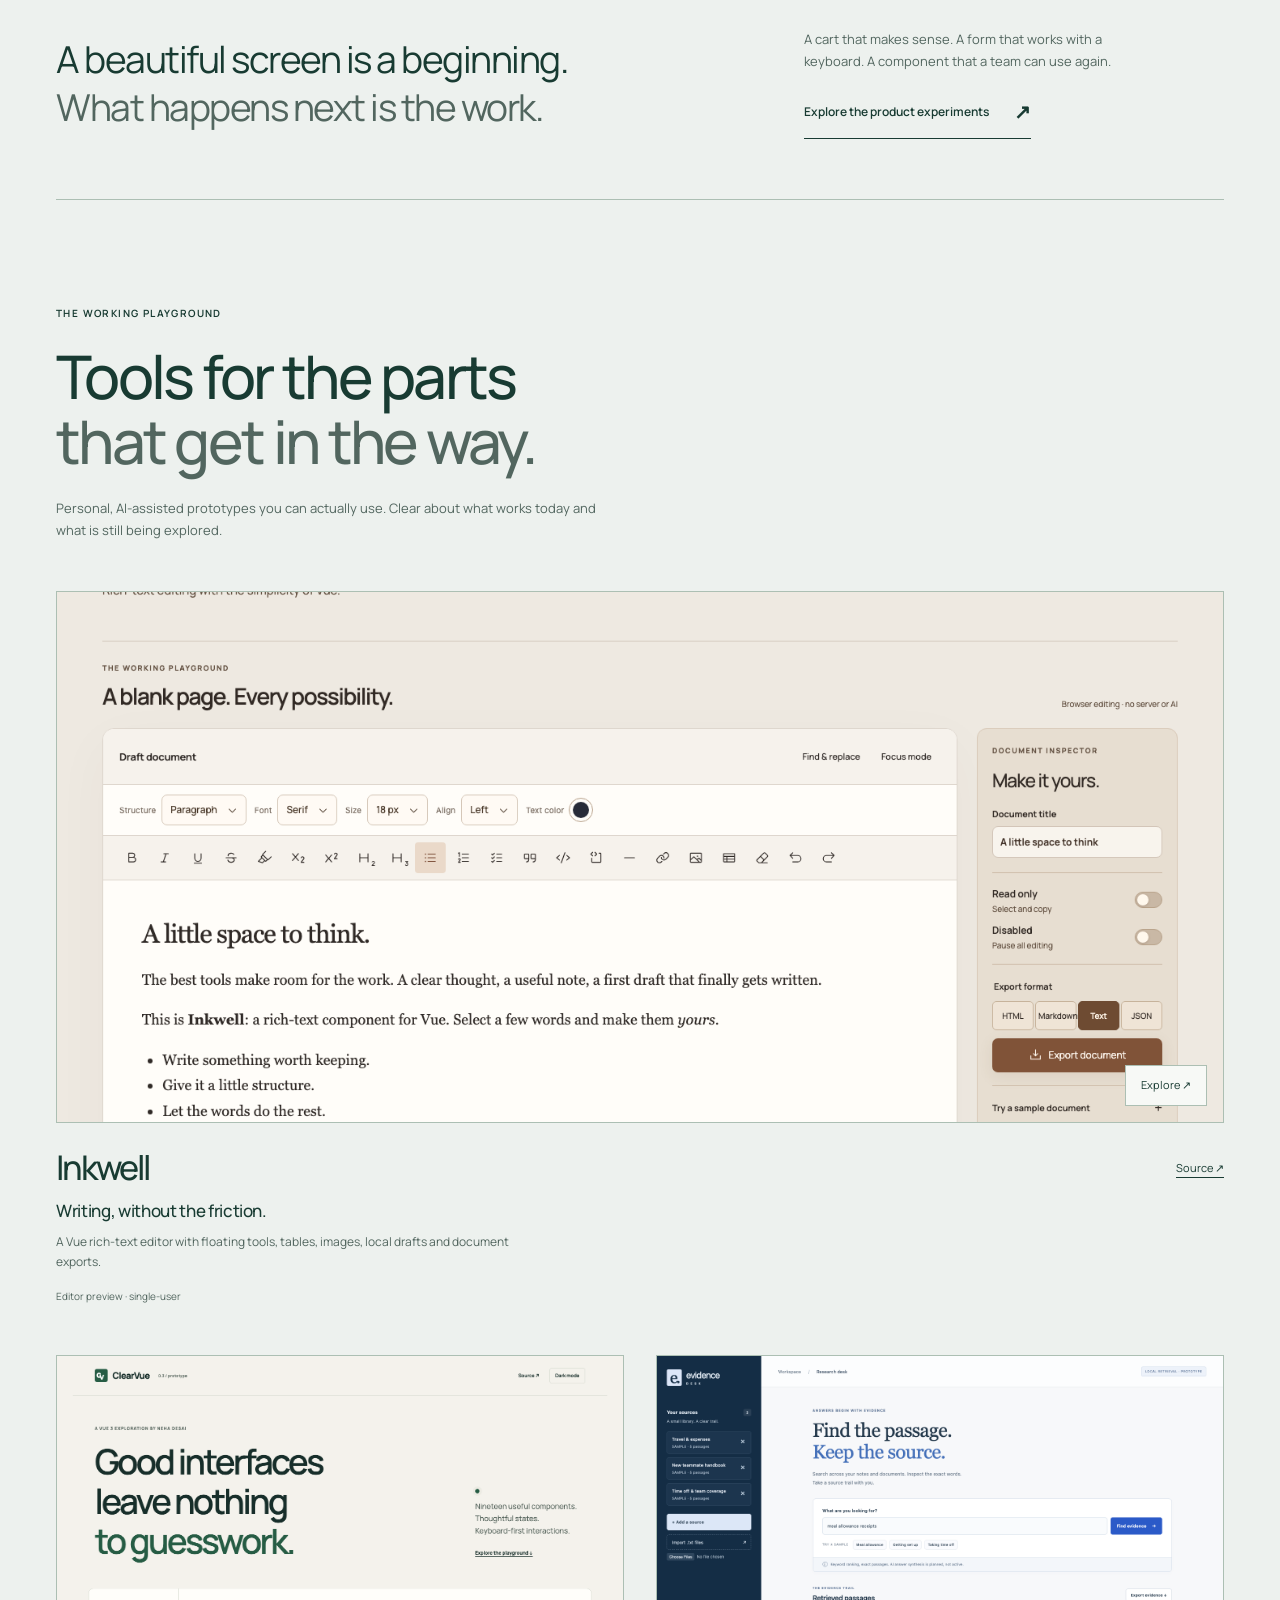
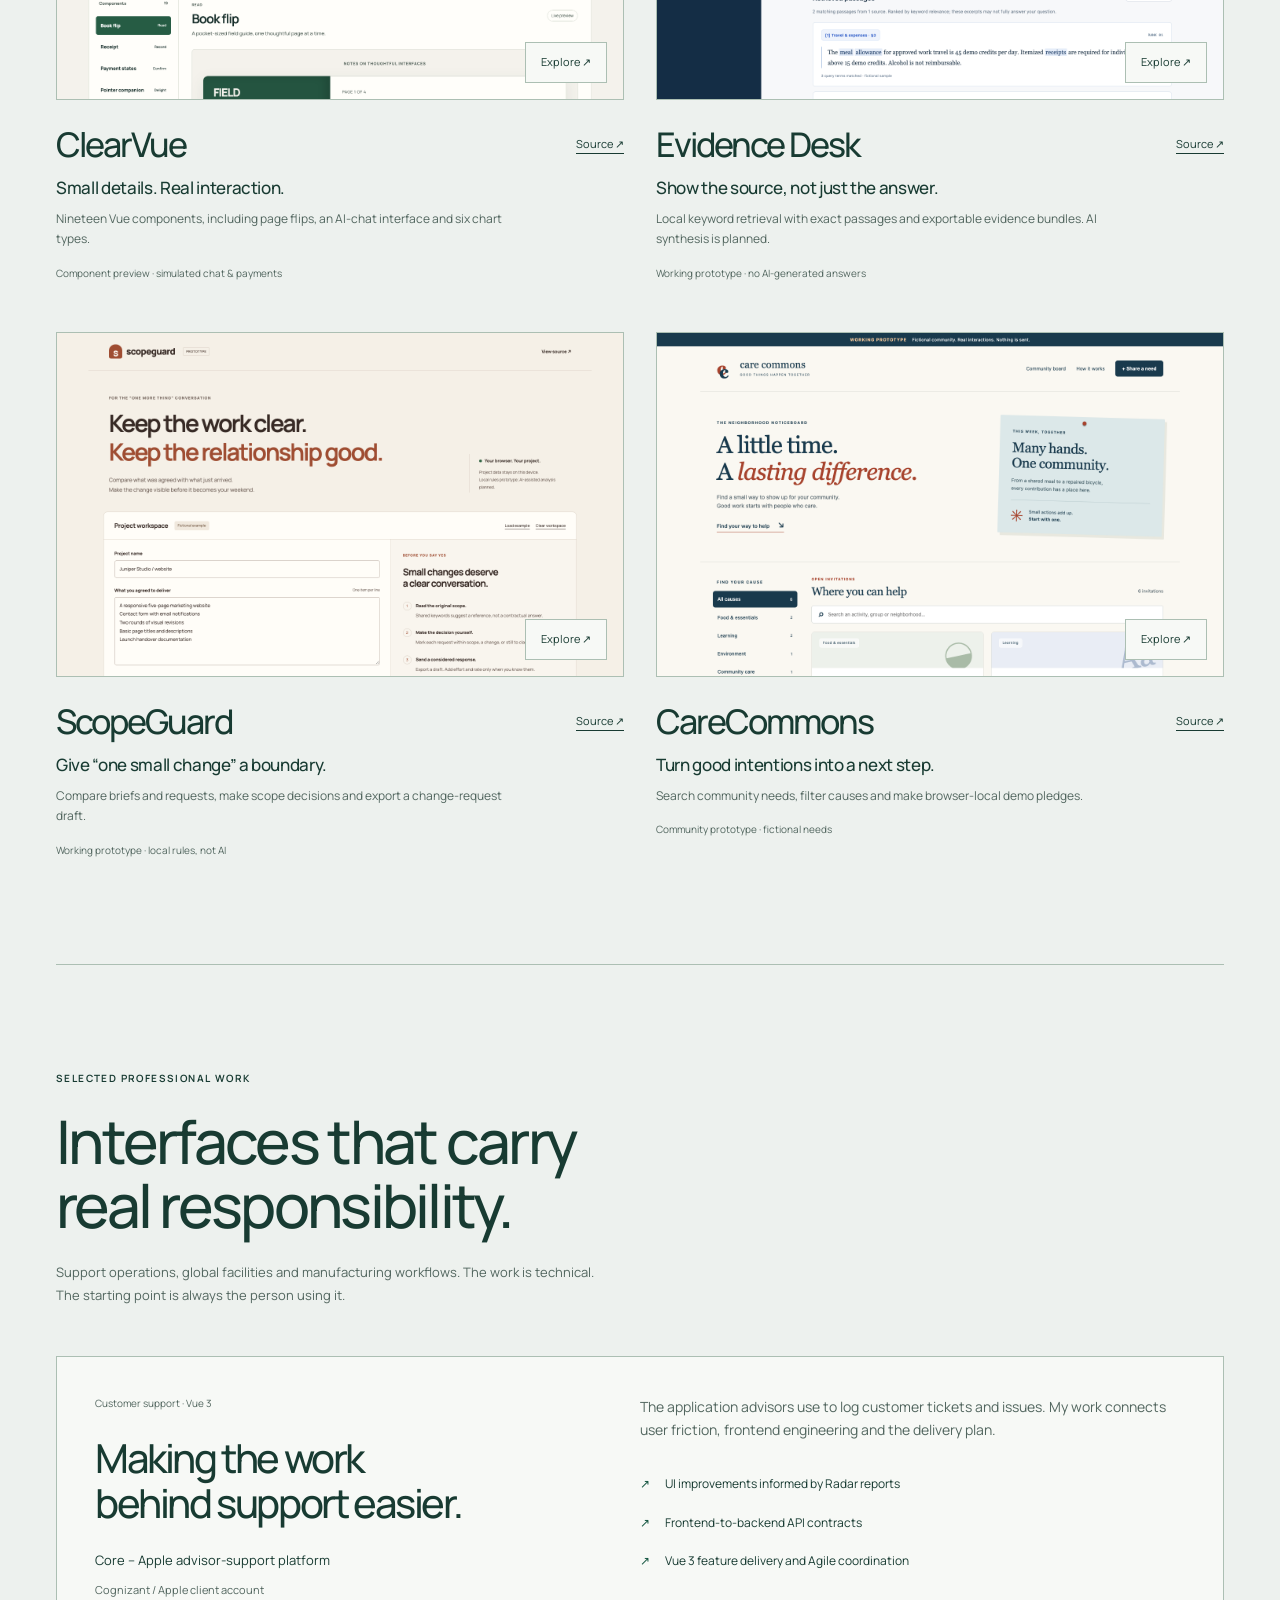
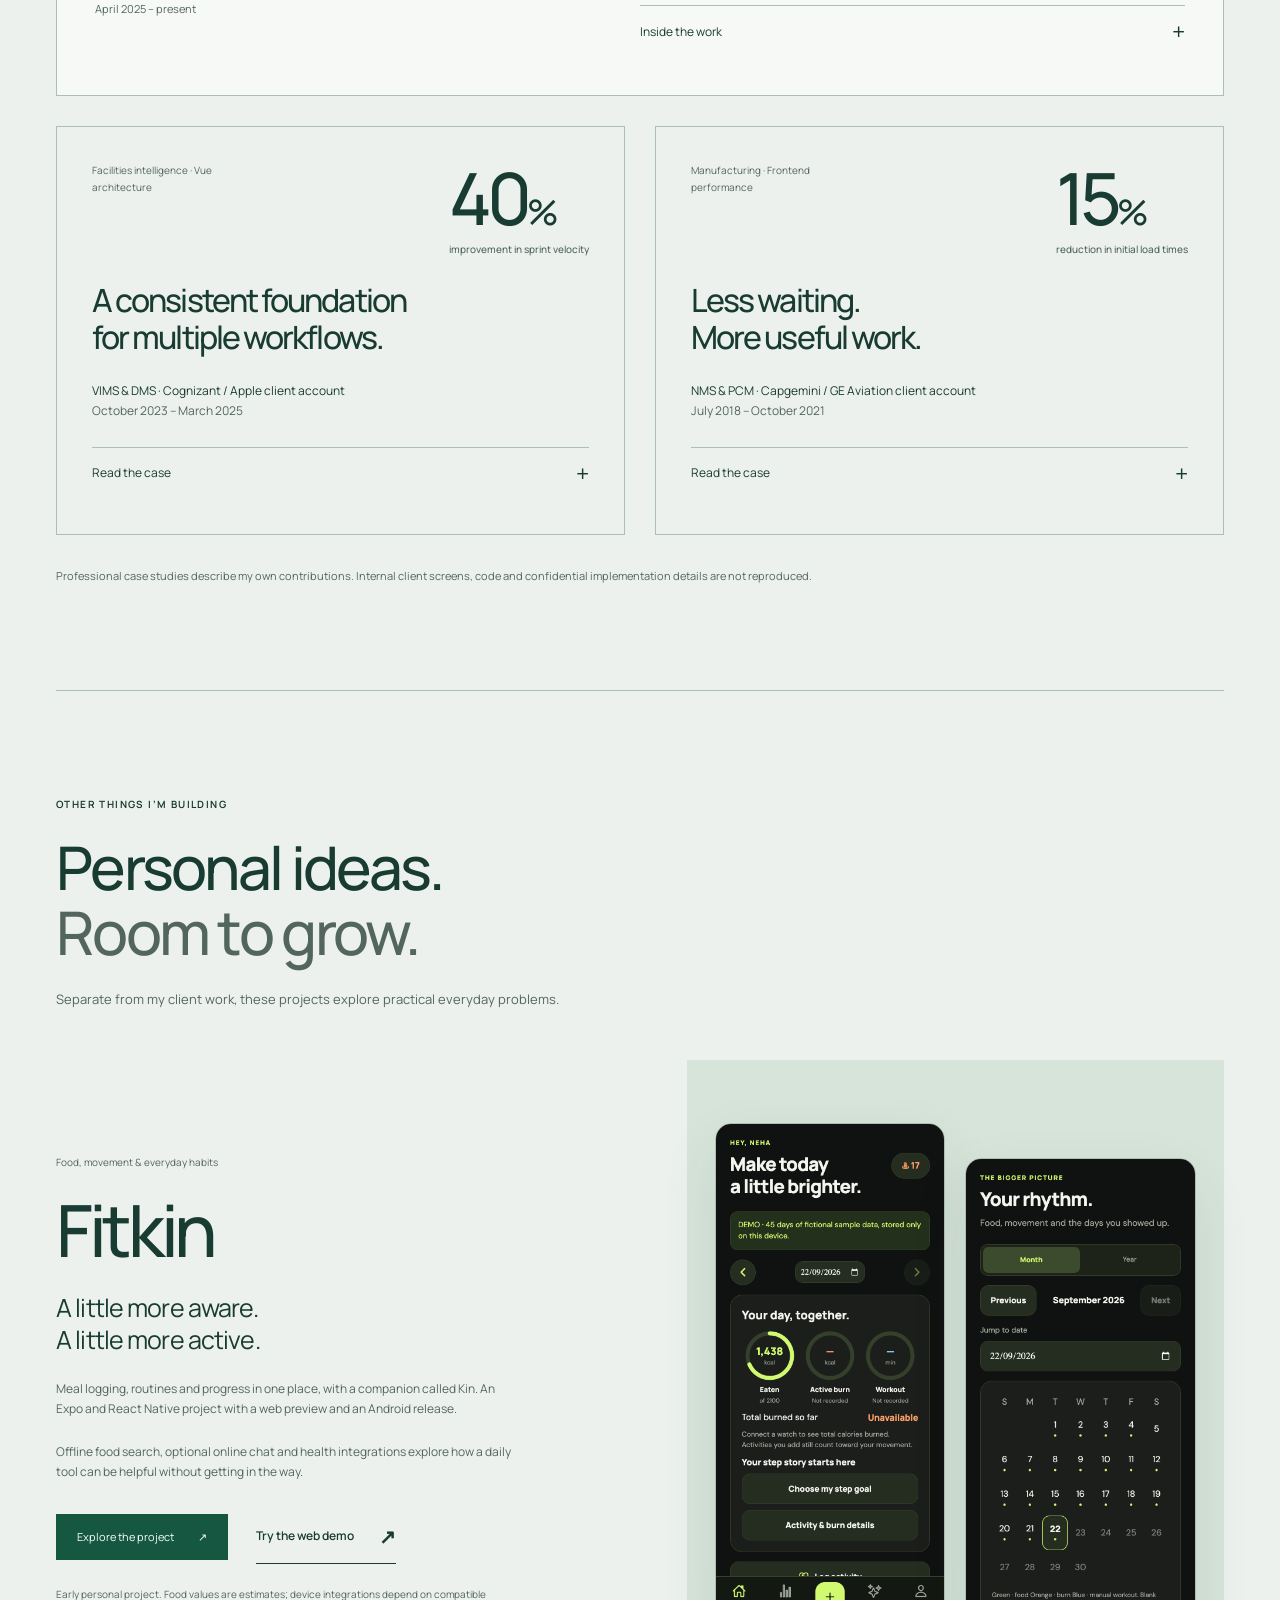
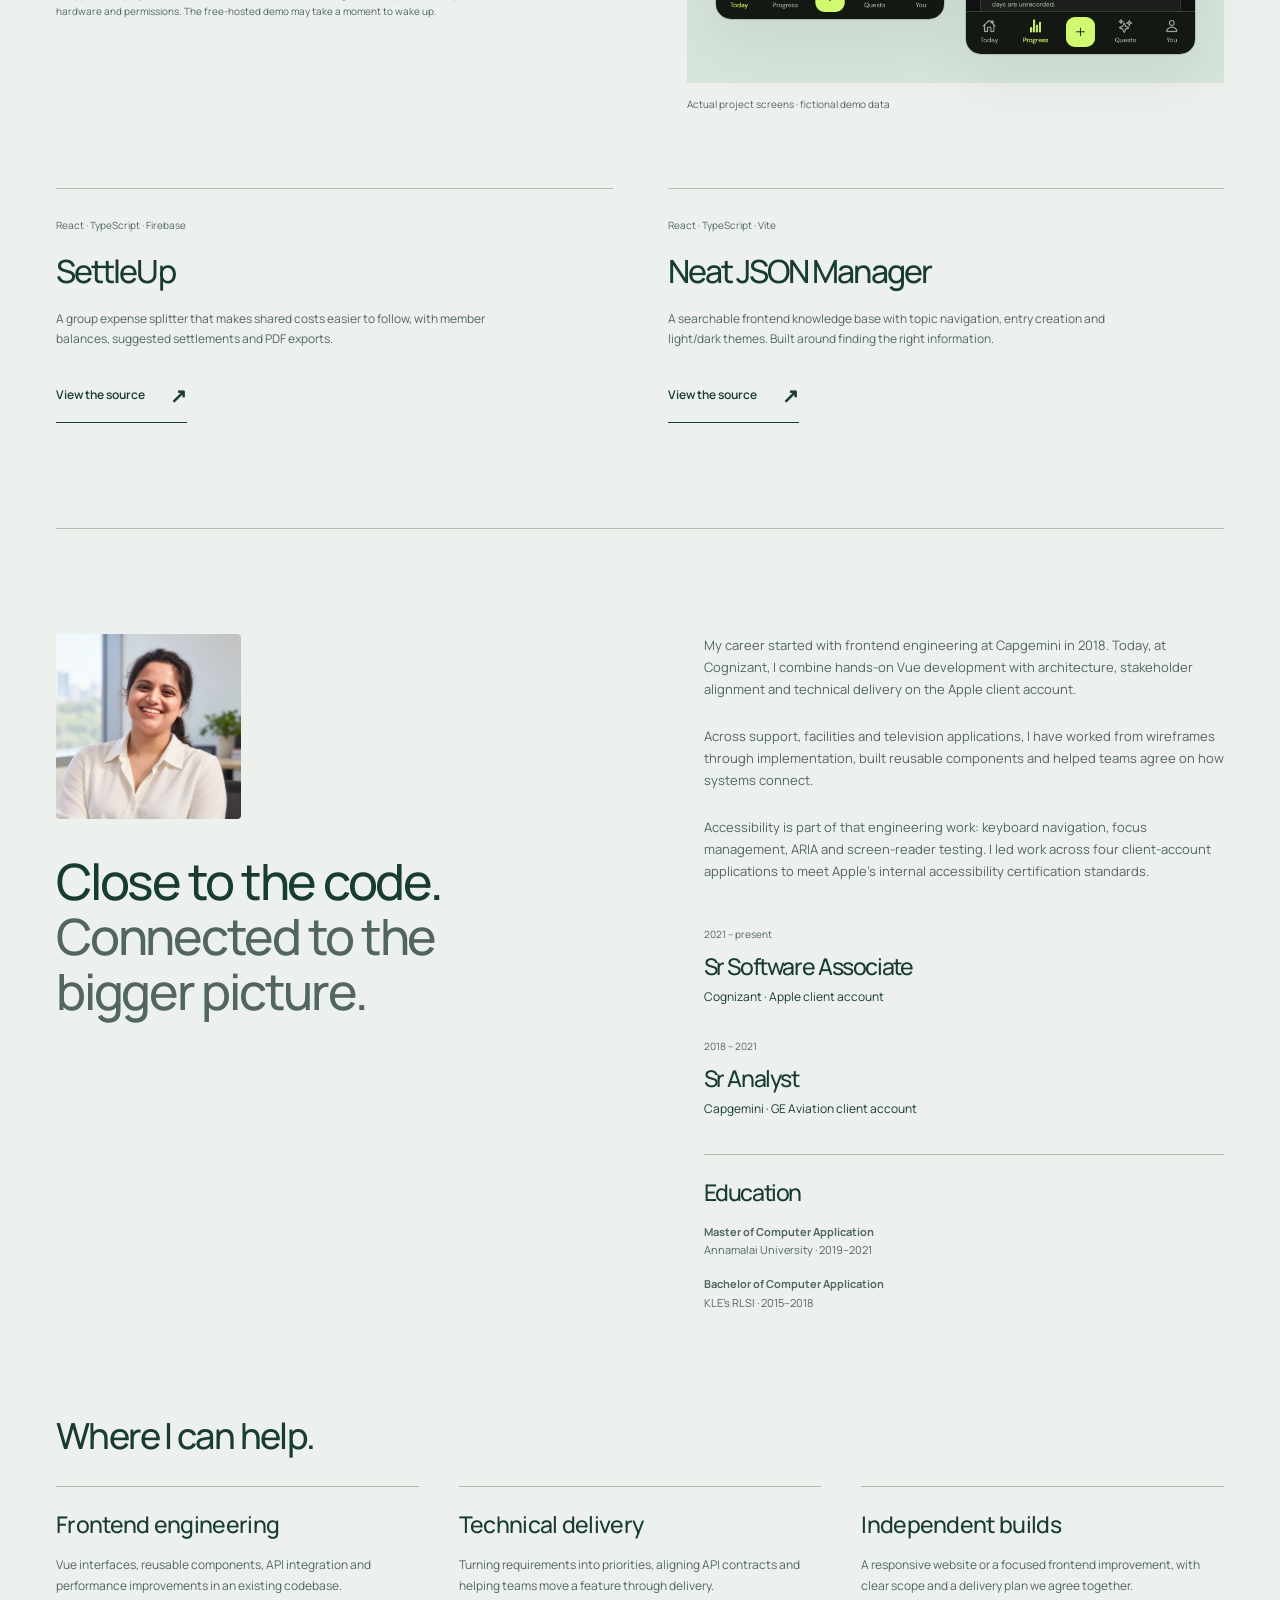
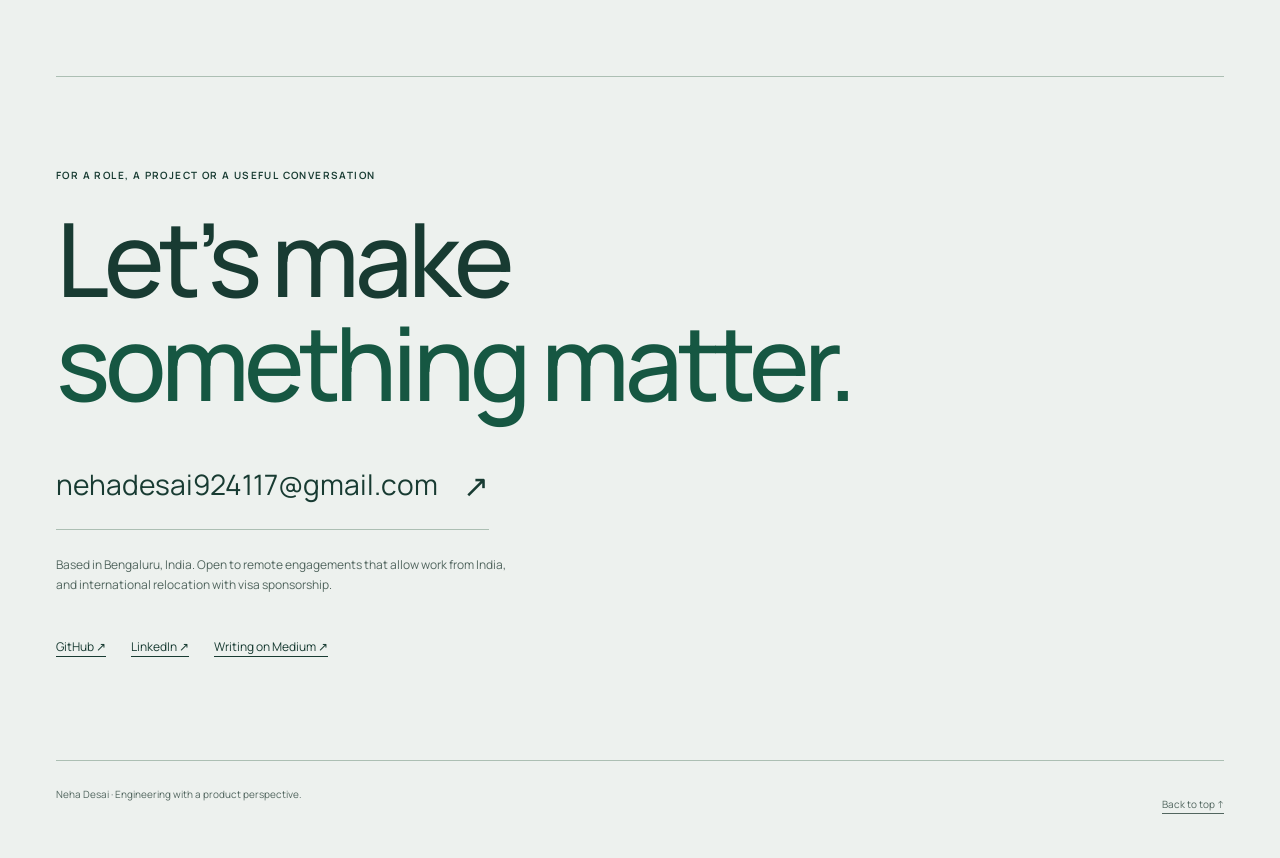
==== commit 9b12e748: "Redesign portfolio studio and publish Inkwell 0.3 with two new industry concepts" ====
--- a/index.html
+++ b/index.html
@@ -1,47 +1,24 @@
 <!DOCTYPE html>
 
-<html lang="en">
-<head>
+<html lang="en"><head>
 <meta charset="utf-8"/><meta content="width=device-width,initial-scale=1" name="viewport"/>
-<title>Neha Desai – Frontend Engineering &amp; Technical Delivery</title>
+<title>Neha Desai · Frontend Engineering &amp; Technical Delivery</title>
 <meta content="Neha Desai builds clear, accessible enterprise interfaces. 8+ years of frontend experience, deep Vue.js expertise, and personal products built in the open." name="description"/>
 <meta content="#eff3ef" name="theme-color"/><link href="https://neha-desai.de5.net/" rel="canonical"/>
-<meta content="website" property="og:type"/><meta content="Neha Desai – Complex work. Clear interfaces." property="og:title"/><meta content="Frontend engineering, thoughtful product delivery and practical work in the open." property="og:description"/><meta content="https://neha-desai.de5.net/" property="og:url"/>
-<meta content="https://neha-desai.de5.net/assets/neha-portrait-v2.webp" property="og:image"/><meta content="Portrait of Neha Desai" property="og:image:alt"/><meta content="summary_large_image" name="twitter:card"/><meta content="light dark" name="color-scheme"/>
+<meta content="website" property="og:type"/><meta content="Neha Desai · Complex work. Clear interfaces." property="og:title"/><meta content="Frontend engineering, thoughtful product delivery and practical work in the open." property="og:description"/><meta content="https://neha-desai.de5.net/" property="og:url"/>
+<meta content="https://neha-desai.de5.net/assets/portfolio-preview.png" property="og:image"/><meta content="Neha Desai frontend engineering portfolio and working project preview" property="og:image:alt"/><meta content="summary_large_image" name="twitter:card"/><meta content="light dark" name="color-scheme"/>
 <link as="font" crossorigin="" href="assets/fonts/manrope-variable.ttf" rel="preload" type="font/ttf"/>
 <script>try{const t=localStorage.getItem('neha-theme');if(t==='dark'||t==='light')document.documentElement.dataset.theme=t;}catch{}</script>
 <link href="assets/favicon.svg" rel="icon" type="image/svg+xml"/><link href="styles.css" rel="stylesheet"/><script defer="" src="script.js"></script>
 <script type="application/ld+json">{"@context":"https://schema.org","@type":"Person","name":"Neha Desai","url":"https://neha-desai.de5.net/","jobTitle":"Frontend Engineer","email":"mailto:nehadesai924117@gmail.com","sameAs":["https://github.com/neha-pd","https://www.linkedin.com/in/neha-d-763481101"]}</script>
-</head>
-<body>
-<a class="skip-link" href="#main">Skip to content</a>
-<header class="site-header">
-<a class="wordmark" href="#">Neha Desai<span>Frontend / Product delivery</span></a>
-<div class="header-actions">
-<button aria-controls="site-nav" aria-expanded="false" class="menu-toggle" hidden="" type="button">Menu</button>
-<nav aria-label="Main navigation" id="site-nav"><a href="#work">Work</a><a href="#projects">Projects</a><a href="#concepts">Concepts</a><a href="#about">About</a><a href="#contact">Get in touch <span aria-hidden="true">↗</span></a></nav>
-<button aria-label="Change color theme" class="theme-toggle" hidden="" type="button"><span aria-hidden="true" class="theme-symbol">◐</span><span class="theme-label">Theme</span></button>
-</div>
-</header>
-<main id="main">
-<section aria-labelledby="hero-title" class="hero wrap">
-<div class="hero-main">
-<p class="eyebrow">Frontend engineering, with a product perspective</p>
-<h1 id="hero-title">Complex work.<br/><span>Clear interfaces.</span></h1>
-<p class="hero-description">I’m Neha. I turn demanding enterprise workflows into accessible, maintainable experiences people can use with confidence.</p>
-<div class="hero-links"><a class="button primary" href="#work">Explore my work <span aria-hidden="true">↓</span></a><a class="text-link" download="" href="assets/Neha_Desai_Frontend_Resume.pdf">Download résumé <span aria-hidden="true">↗</span></a></div>
-</div>
-<aside aria-label="Neha Desai and experience" class="hero-side">
-<figure class="hero-portrait"><img alt="Neha Desai in an ivory blouse, smiling at the camera" fetchpriority="high" height="1402" src="assets/neha-portrait-v2.webp" width="1122"/></figure>
-<div class="portrait-note"><strong>8<span>+</span><small>years of frontend<br/>engineering &amp; delivery</small></strong><p>Vue.js · JavaScript<br/>Accessible UI · Product thinking</p></div>
-</aside>
-</section>
-<div aria-label="Professional experience" class="experience-strip wrap">
-<p>Enterprise experience<br/><span>through the teams I work with</span></p>
-<div><strong>Cognizant</strong><span>Apple client account</span></div>
-<div><strong>Capgemini</strong><span>GE Aviation client account</span></div>
-<a href="#about">The story behind the work <span aria-hidden="true">↗</span></a>
-</div>
+</head><body><a class="skip-link" href="#main">Skip to content</a>
+<header class="site-header wrap"><a class="wordmark" href="#main">neha desai<span>Frontend engineer</span></a><div class="header-actions"><button aria-controls="site-nav" aria-expanded="false" class="menu-toggle" type="button">Menu <span aria-hidden="true">+</span></button><nav aria-label="Main navigation" id="site-nav"><a href="#work">Work</a><a href="#projects">Projects</a><a href="#concepts">Concepts</a><a href="#about">About</a><a href="#contact">Get in touch <span aria-hidden="true">↗</span></a></nav><button aria-label="Switch to dark theme" class="theme-toggle" type="button"><span class="theme-label">Dark</span></button></div></header>
+<main id="main" tabindex="-1">
+<section aria-labelledby="hero-title" class="hero wrap"><div class="hero-intro"><p class="eyebrow">Frontend engineering &amp; technical delivery</p><h1 id="hero-title">Made to work.<br/><span>Built to feel right.</span></h1><div class="hero-bottom"><p>I’m Neha. I make complex workflows clear, useful and a little more human.</p><a class="round-link" href="#concepts">Explore the work <span aria-hidden="true">↗</span></a></div></div><div class="hero-preview"><div class="preview-header"><span>From my working studio</span><span aria-hidden="true">↗</span></div><a aria-label="Explore Common Form" href="demos/store/" id="preview-link"><img alt="Actual Common Form homeware storefront concept" fetchpriority="high" height="1000" id="preview-image" src="assets/common-form-concept.png" width="1728"/></a><div class="preview-footer"><span id="preview-name">Common Form</span><div aria-label="Preview a project" class="preview-controls" role="group"><button aria-label="Preview Common Form" aria-pressed="true" data-preview="store" type="button">1</button><button aria-label="Preview Stillwater House" aria-pressed="false" data-preview="stay" type="button">2</button><button aria-label="Preview Inkwell" aria-pressed="false" data-preview="editor" type="button">3</button></div></div></div></section>
+<div class="intro-line wrap"><p>Eight years in enterprise.<br/><strong>Still curious about every detail.</strong></p><p>Vue.js · JavaScript · Accessible UI<br/><span>Open to roles and scoped freelance work.</span></p><a class="text-link" download="" href="assets/Neha_Desai_Frontend_Resume.pdf">Download résumé <span aria-hidden="true">↓</span></a></div>
+<section aria-labelledby="concepts-title" class="concepts-section wrap section" id="concepts"><div class="section-intro"><p class="eyebrow">Independent industry concepts</p><h2 id="concepts-title">Different businesses.<br/><span>Same attention to detail.</span></h2><p>Working examples of the experiences I can help build. Explore a shop, plan a stay or find a table.</p></div><div class="sector-tools"><div aria-label="Filter industry concepts" role="group"><button aria-pressed="true" data-sector-filter="all" type="button">All concepts</button><button aria-pressed="false" data-sector-filter="commerce" type="button">Shops &amp; commerce</button><button aria-pressed="false" data-sector-filter="hospitality" type="button">Stay &amp; dine</button><button aria-pressed="false" data-sector-filter="services" type="button">Local services</button></div><p id="concept-count" role="status">4 working concepts</p></div><div class="concept-grid"><article class="concept-card" data-sector="commerce"><a aria-label="Explore Common Form Storefront concept" class="concept-visual" href="demos/store/"><img alt="Actual Common Form concept website" height="1000" loading="lazy" src="assets/common-form-concept.png" width="1728"/><span aria-hidden="true" class="explore-mark">↗</span></a><div class="concept-info"><span class="concept-type">Storefront concept</span><h3>Common Form</h3><p>Homeware with a point of view.</p><small>Products, variants, a persistent bag and a full demo checkout.</small></div></article><article class="concept-card" data-sector="hospitality"><a aria-label="Explore Stillwater House Hotel concept" class="concept-visual" href="demos/stay/"><img alt="Actual Stillwater House concept website" height="1000" loading="lazy" src="assets/stillwater-concept.png" width="1728"/><span aria-hidden="true" class="explore-mark">↗</span></a><div class="concept-info"><span class="concept-type">Hotel concept</span><h3>Stillwater House</h3><p>Make the stay begin on the page.</p><small>Room discovery, custom date selection and a sample stay estimate.</small></div></article><article class="concept-card" data-sector="hospitality"><a aria-label="Explore Juniper Table Restaurant concept" class="concept-visual" href="demos/dine/"><img alt="Actual Juniper Table concept website" height="1000" loading="lazy" src="assets/juniper-concept.png" width="1728"/><span aria-hidden="true" class="explore-mark">↗</span></a><div class="concept-info"><span class="concept-type">Restaurant concept</span><h3>Juniper Table</h3><p>A good table starts with a good invitation.</p><small>A searchable menu, dietary filters and an interactive table preview.</small></div></article><article class="concept-card" data-concept="wellness" data-sector="services"><a aria-label="Explore Forma Rituals salon concept" class="concept-visual" href="demos/wellness/"><img alt="Actual Forma Rituals salon concept" height="1000" loading="lazy" src="assets/forma-concept.png" width="1728"/><span aria-hidden="true" class="explore-mark">↗</span></a><div class="concept-info"><span class="concept-type">Salon &amp; wellness concept</span><h3>Forma Rituals</h3><p>A little time, thoughtfully yours.</p><small>Service choices, available demo times and an appointment preview.</small></div></article></div><p class="section-note">Fictional brands, original generated imagery, working frontend interactions. No real bookings, purchases or client endorsements. Built with AI assistance.</p></section>
+<section class="studio-note wrap"><p>A beautiful screen is a beginning.<br/><span>What happens next is the work.</span></p><div><p>A cart that makes sense. A form that works with a keyboard. A component that a team can use again.</p><a class="text-link" href="#building">Explore the product experiments <span aria-hidden="true">↗</span></a></div></section>
+<section aria-labelledby="building-title" class="building-section wrap section" id="building"><div class="section-intro"><p class="eyebrow">The working playground</p><h2 id="building-title">Tools for the parts<br/><span>that get in the way.</span></h2><p>Personal, AI-assisted prototypes you can actually use. Clear about what works today and what is still being explored.</p></div><div class="project-grid"><article class="project-card"><a aria-label="Try Inkwell" class="project-visual" href="inkwell/"><img alt="Actual Inkwell working prototype" height="980" loading="lazy" src="assets/inkwell-workspace.png" width="1440"/><span aria-hidden="true">Explore ↗</span></a><div class="project-meta"><h3>Inkwell</h3><a aria-label="Read Inkwell source" href="https://github.com/neha-pd/inkwell-vue">Source ↗</a></div><h4>Writing, without the friction.</h4><p>A Vue rich-text editor with floating tools, tables, images, local drafts and document exports.</p><small>Editor preview · single-user</small></article><article class="project-card"><a aria-label="Try ClearVue" class="project-visual" href="https://neha-pd.github.io/clearvue/"><img alt="Actual ClearVue working prototype" height="980" loading="lazy" src="assets/clearvue-showcase-desktop.png" width="1440"/><span aria-hidden="true">Explore ↗</span></a><div class="project-meta"><h3>ClearVue</h3><a aria-label="Read ClearVue source" href="https://github.com/neha-pd/clearvue">Source ↗</a></div><h4>Small details. Real interaction.</h4><p>Nineteen Vue components, including page flips, an AI-chat interface and six chart types.</p><small>Component preview · simulated chat &amp; payments</small></article><article class="project-card"><a aria-label="Try Evidence Desk" class="project-visual" href="https://neha-pd.github.io/evidence-desk/"><img alt="Actual Evidence Desk working prototype" height="980" loading="lazy" src="assets/evidence-desk-desktop.png" width="1440"/><span aria-hidden="true">Explore ↗</span></a><div class="project-meta"><h3>Evidence Desk</h3><a aria-label="Read Evidence Desk source" href="https://github.com/neha-pd/evidence-desk">Source ↗</a></div><h4>Show the source, not just the answer.</h4><p>Local keyword retrieval with exact passages and exportable evidence bundles. AI synthesis is planned.</p><small>Working prototype · no AI-generated answers</small></article><article class="project-card"><a aria-label="Try ScopeGuard" class="project-visual" href="https://neha-pd.github.io/scopeguard/"><img alt="Actual ScopeGuard working prototype" height="980" loading="lazy" src="assets/scopeguard-desktop.png" width="1440"/><span aria-hidden="true">Explore ↗</span></a><div class="project-meta"><h3>ScopeGuard</h3><a aria-label="Read ScopeGuard source" href="https://github.com/neha-pd/scopeguard">Source ↗</a></div><h4>Give “one small change” a boundary.</h4><p>Compare briefs and requests, make scope decisions and export a change-request draft.</p><small>Working prototype · local rules, not AI</small></article><article class="project-card"><a aria-label="Try CareCommons" class="project-visual" href="https://neha-pd.github.io/care-commons/"><img alt="Actual CareCommons working prototype" height="980" loading="lazy" src="assets/care-commons-desktop.png" width="1440"/><span aria-hidden="true">Explore ↗</span></a><div class="project-meta"><h3>CareCommons</h3><a aria-label="Read CareCommons source" href="https://github.com/neha-pd/care-commons">Source ↗</a></div><h4>Turn good intentions into a next step.</h4><p>Search community needs, filter causes and make browser-local demo pledges.</p><small>Community prototype · fictional needs</small></article></div></section>
 <section aria-labelledby="work-title" class="work-section wrap section" id="work">
 <div class="section-intro"><p class="eyebrow">Selected professional work</p><h2 id="work-title">Interfaces that carry<br/>real responsibility.</h2><p>Support operations, global facilities and manufacturing workflows. The work is technical. The starting point is always the person using it.</p></div>
 <article class="case case-core">
@@ -54,32 +31,8 @@
 </div>
 <p class="work-note">Professional case studies describe my own contributions. Internal client screens, code and confidential implementation details are not reproduced.</p>
 </section>
-<section aria-labelledby="projects-title" class="projects-section section" id="projects">
-<div class="wrap"><div class="section-intro"><p class="eyebrow">Personal projects</p><h2 id="projects-title">Small ideas.<br/>Something you can try.</h2><p>Outside enterprise work, I explore practical products in the open. These projects are separate from my professional client work.</p></div>
-<article class="fitkin-project"><div class="fitkin-copy"><span class="project-label">Food, movement &amp; everyday habits</span><h3>Fitkin</h3><p class="large-copy">A little more aware.<br/>A little more active.</p><p>Meal logging, routines and progress in one place, with a companion called Kin. An Expo and React Native project with a web preview and an Android release.</p><p>Offline food search, optional online chat and health integrations explore how a daily tool can be helpful without getting in the way.</p><div class="project-links"><a class="button primary" href="https://github.com/neha-pd/caloriesTracker">Explore the project <span aria-hidden="true">↗</span></a><a class="text-link" href="https://fitlens-kpph.onrender.com">Try the web demo <span aria-hidden="true">↗</span></a></div><p class="fine-print">Early personal project. Food values are estimates; device integrations depend on compatible hardware and permissions. The free-hosted demo may take a moment to wake up.</p></div><figure class="fitkin-images"><div class="screens"><img alt="Fitkin Today screen showing fictional demo meals and activity" height="1688" loading="lazy" src="assets/fitkin-today.png" width="780"/><img alt="Fitkin progress calendar showing fictional demo activity" height="1688" loading="lazy" src="assets/fitkin-progress.png" width="780"/></div><figcaption>Actual project screens · fictional demo data</figcaption></figure></article>
-<div class="secondary-projects"><article><span class="project-label">React · TypeScript · Firebase</span><h3>SettleUp</h3><p>A group expense splitter that makes shared costs easier to follow, with member balances, suggested settlements and PDF exports.</p><a class="text-link" href="https://github.com/neha-pd/settle-up-simple">View the source <span aria-hidden="true">↗</span></a></article><article><span class="project-label">React · TypeScript · Vite</span><h3>Neat JSON Manager</h3><p>A searchable frontend knowledge base with topic navigation, entry creation and light/dark themes. Built around finding the right information.</p><a class="text-link" href="https://github.com/neha-pd/neat-json-manager">View the source <span aria-hidden="true">↗</span></a></article></div>
-</div>
-</section>
-<section aria-labelledby="concepts-title" class="concepts-section wrap section" id="concepts">
-<div class="section-intro"><p class="eyebrow">Industry concepts</p><h2 id="concepts-title">Picture your next<br/>customer experience.</h2><p>Independent, fictional projects showing how a focused website can help a guest plan a stay or a shopper find the right product. Built with AI assistance, with working demo interactions.</p></div>
-<div class="building-grid">
-<article class="building-card"><div class="build-status">Hospitality · Room discovery &amp; enquiries</div><h3>Stillwater House</h3><p class="problem">Make planning the stay feel like part of it.</p><p>A coastal hotel concept with guest-based room filters, date validation and a clear sample estimate. Explore the room-selection and confirmation flow.</p><figure class="build-preview"><img src="assets/stillwater-concept.png" alt="Stillwater House hospitality concept with coastal imagery and a date-selection form" width="1728" height="883" loading="lazy"/><figcaption>Actual demo screenshot · fictional hotel · no live bookings</figcaption></figure><div class="build-links"><a class="text-link" href="demos/stay/">Explore the hotel concept <span aria-hidden="true">↗</span></a></div></article>
-<article class="building-card"><div class="build-status">Commerce · Product discovery &amp; cart</div><h3>Common Form</h3><p class="problem">Give every useful detail a place.</p><p>A homeware storefront concept with category filters, price sorting, product options, cart totals and a demo checkout. A frontend example for a future commerce build.</p><figure class="build-preview"><img src="assets/common-form-concept.png" alt="Common Form homeware concept with a cobalt pitcher and collection navigation" width="1728" height="883" loading="lazy"/><figcaption>Actual demo screenshot · fictional store · no Shopify or payment connection</figcaption></figure><div class="build-links"><a class="text-link" href="demos/store/">Explore the storefront concept <span aria-hidden="true">↗</span></a></div></article>
-</div></section>
-<section aria-labelledby="building-title" class="building-section wrap section" id="building">
-<div class="section-intro"><p class="eyebrow">Building now · personal prototypes</p><h2 id="building-title">Real friction.<br/>New experiments.</h2><p>Practical problems I’m exploring through working prototypes. These are early builds, not established services or enterprise client work.</p></div>
-<div class="building-grid">
-<article class="building-card"><div class="build-status">Prototype in progress · Local retrieval · AI synthesis planned</div><h3>Evidence Desk</h3><p class="problem">A useful answer should show where it came from.</p><p>Search a text library with BM25 keyword retrieval, inspect exact source passages and export a traceable evidence bundle. No AI-generated answers in this version.</p><figure class="build-preview"><img src="assets/evidence-desk-desktop.png" alt="Evidence Desk showing a text library and exact matching source passages" width="1440" height="900" loading="lazy"/><figcaption>Actual working prototype · fictional sample content</figcaption></figure><div class="build-links"><a class="text-link" href="https://neha-pd.github.io/evidence-desk/" aria-label="Try Evidence Desk demo">Try the demo <span aria-hidden="true">↗</span></a><a class="text-link" href="https://github.com/neha-pd/evidence-desk" aria-label="Read Evidence Desk source">Read the source <span aria-hidden="true">↗</span></a></div></article>
-<article class="building-card"><div class="build-status">Prototype in progress · Local rules · AI analysis planned</div><h3>ScopeGuard</h3><p class="problem">“One small change” needs a clear conversation.</p><p>Compare a brief with client requests, review keyword matches and make your own scope decisions. Export a change-request draft, with pricing only when you enter it.</p><figure class="build-preview"><img src="assets/scopeguard-desktop.png" alt="ScopeGuard showing a fictional project brief and requests for scope review" width="1440" height="900" loading="lazy"/><figcaption>Actual working prototype · fictional sample content</figcaption></figure><div class="build-links"><a class="text-link" href="https://neha-pd.github.io/scopeguard/" aria-label="Try ScopeGuard demo">Try the demo <span aria-hidden="true">↗</span></a><a class="text-link" href="https://github.com/neha-pd/scopeguard" aria-label="Read ScopeGuard source">Read the source <span aria-hidden="true">↗</span></a></div></article>
-<article class="building-card"><div class="build-status">Prototype in progress · Vue 3 · UI components</div><h3>ClearVue</h3><p class="problem">The same interaction shouldn’t need solving twice.</p><p>Nineteen reusable Vue components: a page-flip book, receipt and payment states, a pointer mascot, chat UI and six chart types. Payments and AI responses are simulated.</p><figure class="build-preview"><img src="assets/clearvue-showcase-desktop.png" alt="ClearVue component playground with a live preview and reusable Vue code" width="1440" height="900" loading="lazy"/><figcaption>Actual working prototype · fictional sample content</figcaption></figure><div class="build-links"><a class="text-link" href="https://neha-pd.github.io/clearvue/" aria-label="Try ClearVue demo">Try the demo <span aria-hidden="true">↗</span></a><a class="text-link" href="https://github.com/neha-pd/clearvue" aria-label="Read ClearVue source">Read the source <span aria-hidden="true">↗</span></a></div></article>
-<article class="building-card"><div class="build-status">Preview · Vue 3 · Installable package</div><h3>Inkwell</h3><p class="problem">A document should be easy to make your own.</p><p>A rich-text editor with tables, checklists, images, find and replace, and HTML or Markdown exports. Single-user editing, with optional browser-local drafts.</p><figure class="build-preview"><img src="assets/inkwell-workspace.png" alt="Inkwell rich-text editor with formatting toolbar and document controls" width="1440" height="980" loading="lazy"/><figcaption>Actual working preview · fictional sample content</figcaption></figure><div class="build-links"><a class="text-link" href="inkwell/" aria-label="Try Inkwell editor">Try the editor <span aria-hidden="true">↗</span></a><a class="text-link" href="https://github.com/neha-pd/inkwell-vue" aria-label="Read Inkwell source">Read the source <span aria-hidden="true">↗</span></a></div></article>
-<article class="building-card"><div class="build-status">Prototype in progress · Community tools · Frontend prototype</div><h3>CareCommons</h3><p class="problem">Good intentions need a workable next step.</p><p>Explore a fictional volunteer noticeboard: search needs, filter causes, make demo pledges and add a sample request. Changes stay in your browser.</p><figure class="build-preview"><img src="assets/care-commons-desktop.png" alt="CareCommons fictional volunteer noticeboard with cause filters and community needs" width="1440" height="900" loading="lazy"/><figcaption>Actual working prototype · fictional sample content</figcaption></figure><div class="build-links"><a class="text-link" href="https://neha-pd.github.io/care-commons/" aria-label="Try CareCommons demo">Try the demo <span aria-hidden="true">↗</span></a><a class="text-link" href="https://github.com/neha-pd/care-commons" aria-label="Read CareCommons source">Read the source <span aria-hidden="true">↗</span></a></div></article>
-</div>
-</section>
-<section aria-labelledby="about-title" class="about-section wrap section" id="about"><div class="about-heading"><p class="eyebrow">A little about me</p><h2 id="about-title">Close to the code.<br/>Connected to<br/>the bigger picture.</h2><p class="about-standfirst">I like the point where a complicated requirement becomes a clear next step.</p></div><div class="about-body"><p>My career started with frontend engineering at Capgemini in 2018. Today, at Cognizant, I combine hands-on Vue development with architecture, stakeholder alignment and technical delivery on the Apple client account.</p><p>Across support, facilities and television applications, I have worked from wireframes through implementation, built reusable components and helped teams agree on how systems connect.</p><p>Accessibility is part of that engineering work: keyboard navigation, focus management, ARIA and screen-reader testing. I led work across four client-account applications to meet Apple’s internal accessibility certification standards.</p><div class="career"><div><span>2021 – present</span><h3>Sr Software Associate</h3><p>Cognizant · Apple client account</p></div><div><span>2018 – 2021</span><h3>Sr Analyst</h3><p>Capgemini · GE Aviation client account</p></div></div><div class="education"><h3>Education</h3><p><strong>Master of Computer Application</strong><br/>Annamalai University · 2019–2021</p><p><strong>Bachelor of Computer Application</strong><br/>KLE’s RLSI · 2015–2018</p></div></div></section>
-<section aria-labelledby="working-title" class="working-section wrap"><h2 id="working-title">Where I can contribute.</h2><div class="working-grid"><div><h3>Frontend engineering</h3><p>Vue interfaces, accessible components, API integration and performance work in an existing codebase.</p></div><div><h3>Technical product delivery</h3><p>Requirements, backlog priorities, API contracts and the conversations that keep engineering and business aligned.</p></div><div><h3>Scoped freelance work</h3><p>A specific frontend problem, a clear scope and a delivery plan we agree together.</p></div></div></section>
-<section aria-labelledby="contact-title" class="contact-section section" id="contact"><div class="wrap contact-inner"><p class="eyebrow">Have a role or a project in mind?</p><h2 id="contact-title">Let’s make<br/>the complex clear.</h2><a class="contact-email" href="mailto:nehadesai924117@gmail.com">nehadesai924117@gmail.com <span aria-hidden="true">↗</span></a><p>Based in Bengaluru, India. Open to India-based remote engagements and international relocation with visa sponsorship.</p><div class="contact-links"><a href="https://www.linkedin.com/in/neha-d-763481101">LinkedIn <span aria-hidden="true">↗</span></a><a href="https://github.com/neha-pd">GitHub <span aria-hidden="true">↗</span></a></div></div></section>
-</main>
-<footer class="wrap footer"><p>Neha Desai <span>Frontend engineering &amp; technical delivery</span></p><a href="#">Back to top <span aria-hidden="true">↑</span></a></footer>
-</body>
-</html>
+<section aria-labelledby="projects-title" class="projects-section wrap section" id="projects"><div class="section-intro"><p class="eyebrow">Other things I’m building</p><h2 id="projects-title">Personal ideas.<br/><span>Room to grow.</span></h2><p>Separate from my client work, these projects explore practical everyday problems.</p></div><article class="fitkin-project"><div class="fitkin-copy"><span class="project-label">Food, movement &amp; everyday habits</span><h3>Fitkin</h3><p class="large-copy">A little more aware.<br/>A little more active.</p><p>Meal logging, routines and progress in one place, with a companion called Kin. An Expo and React Native project with a web preview and an Android release.</p><p>Offline food search, optional online chat and health integrations explore how a daily tool can be helpful without getting in the way.</p><div class="project-links"><a class="button primary" href="https://github.com/neha-pd/caloriesTracker">Explore the project <span aria-hidden="true">↗</span></a><a class="text-link" href="https://fitlens-kpph.onrender.com">Try the web demo <span aria-hidden="true">↗</span></a></div><p class="fine-print">Early personal project. Food values are estimates; device integrations depend on compatible hardware and permissions. The free-hosted demo may take a moment to wake up.</p></div><figure class="fitkin-images"><div class="screens"><img alt="Fitkin Today screen showing fictional demo meals and activity" height="1688" loading="lazy" src="assets/fitkin-today.png" width="780"/><img alt="Fitkin progress calendar showing fictional demo activity" height="1688" loading="lazy" src="assets/fitkin-progress.png" width="780"/></div><figcaption>Actual project screens · fictional demo data</figcaption></figure></article><div class="secondary-projects"><article><span class="project-label">React · TypeScript · Firebase</span><h3>SettleUp</h3><p>A group expense splitter that makes shared costs easier to follow, with member balances, suggested settlements and PDF exports.</p><a class="text-link" href="https://github.com/neha-pd/settle-up-simple">View the source <span aria-hidden="true">↗</span></a></article><article><span class="project-label">React · TypeScript · Vite</span><h3>Neat JSON Manager</h3><p>A searchable frontend knowledge base with topic navigation, entry creation and light/dark themes. Built around finding the right information.</p><a class="text-link" href="https://github.com/neha-pd/neat-json-manager">View the source <span aria-hidden="true">↗</span></a></article></div></section>
+<section aria-labelledby="about-title" class="about-section wrap section" id="about"><div class="about-heading"><figure class="about-portrait"><img alt="Neha Desai" height="1402" loading="lazy" src="assets/neha-portrait-v2.webp" width="1122"/></figure><h2 id="about-title">Close to the code.<br/><span>Connected to the bigger picture.</span></h2></div><div class="about-body"><p>My career started with frontend engineering at Capgemini in 2018. Today, at Cognizant, I combine hands-on Vue development with architecture, stakeholder alignment and technical delivery on the Apple client account.</p><p>Across support, facilities and television applications, I have worked from wireframes through implementation, built reusable components and helped teams agree on how systems connect.</p><p>Accessibility is part of that engineering work: keyboard navigation, focus management, ARIA and screen-reader testing. I led work across four client-account applications to meet Apple’s internal accessibility certification standards.</p><div class="career"><div><span>2021 – present</span><h3>Sr Software Associate</h3><p>Cognizant · Apple client account</p></div><div><span>2018 – 2021</span><h3>Sr Analyst</h3><p>Capgemini · GE Aviation client account</p></div></div><div class="education"><h3>Education</h3><p><strong>Master of Computer Application</strong><br/>Annamalai University · 2019–2021</p><p><strong>Bachelor of Computer Application</strong><br/>KLE’s RLSI · 2015–2018</p></div></div></section>
+<section aria-labelledby="working-title" class="working-section wrap"><h2 id="working-title">Where I can help.</h2><div class="working-grid"><article><h3>Frontend engineering</h3><p>Vue interfaces, reusable components, API integration and performance improvements in an existing codebase.</p></article><article><h3>Technical delivery</h3><p>Turning requirements into priorities, aligning API contracts and helping teams move a feature through delivery.</p></article><article><h3>Independent builds</h3><p>A responsive website or a focused frontend improvement, with clear scope and a delivery plan we agree together.</p></article></div></section>
+<section aria-labelledby="contact-title" class="contact-section wrap section" id="contact"><p class="eyebrow">For a role, a project or a useful conversation</p><h2 id="contact-title">Let’s make<br/><span>something matter.</span></h2><a class="contact-email" href="mailto:nehadesai924117@gmail.com">nehadesai924117@gmail.com <span aria-hidden="true">↗</span></a><p>Based in Bengaluru, India. Open to remote engagements that allow work from India, and international relocation with visa sponsorship.</p><div class="contact-links"><a href="https://github.com/neha-pd">GitHub ↗</a><a href="https://www.linkedin.com/in/neha-d-763481101">LinkedIn ↗</a><a href="https://medium.com/@nehadesai924117">Writing on Medium ↗</a></div></section>
+</main><footer class="footer wrap"><p>Neha Desai · Engineering with a product perspective.</p><a href="#main">Back to top ↑</a></footer></body></html>
--- a/styles.css
+++ b/styles.css
@@ -1,22 +1,9 @@
-@font-face{font-family:Manrope;src:url('assets/fonts/manrope-variable.ttf') format('truetype');font-weight:200 800;font-style:normal;font-display:swap}
-:root{--bg:#eff3ef;--surface:#e5ede6;--paper:#f8faf7;--ink:#19352d;--muted:#4a655b;--accent:#17664f;--accent-hover:#104a39;--line:#bacbbf;--dark-panel:#173f32;--light-ink:#f1f7ed;--light-muted:#cadccb;--dark-line:#4a6b5c;--shadow:0 22px 50px #1a392319;--header-bg:#eff3eff2;color-scheme:light}
-:root[data-theme=dark]{--bg:#14231d;--surface:#1d3027;--paper:#20392d;--ink:#e9f1e7;--muted:#b4c8b8;--accent:#acd6ad;--accent-hover:#d0e7c7;--line:#425c4a;--dark-panel:#233e2e;--light-ink:#eef5e9;--light-muted:#c2d5bf;--dark-line:#577352;--shadow:0 22px 50px #08140d38;--header-bg:#14231df2;color-scheme:dark}
-@media(prefers-color-scheme:dark){:root:not([data-theme=light]){--bg:#14231d;--surface:#1d3027;--paper:#20392d;--ink:#e9f1e7;--muted:#b4c8b8;--accent:#acd6ad;--accent-hover:#d0e7c7;--line:#425c4a;--dark-panel:#233e2e;--light-ink:#eef5e9;--light-muted:#c2d5bf;--dark-line:#577352;--shadow:0 22px 50px #08140d38;--header-bg:#14231df2;color-scheme:dark}}
-*{box-sizing:border-box}html{scroll-behavior:smooth;scroll-padding-top:110px}body{margin:0;background:var(--bg);color:var(--ink);font-family:Manrope,Arial,sans-serif;font-size:16px;line-height:1.65;-webkit-font-smoothing:antialiased}h1,h2,h3,h4,p,figure{margin:0}h1,h2,h3,h4{line-height:1.12;font-weight:600;letter-spacing:-.055em}h2{font-size:clamp(36px,4.5vw,62px)}h3{font-size:30px;letter-spacing:-.045em}a{color:inherit;text-underline-offset:5px}button,a,summary{-webkit-tap-highlight-color:transparent}a:hover{color:var(--accent)}button{font:inherit;color:inherit;cursor:pointer}button:disabled{cursor:default}a:focus-visible,button:focus-visible,summary:focus-visible{outline:3px solid var(--accent);outline-offset:6px;border-radius:2px}img{max-width:100%;display:block;height:auto}::selection{background:#b1d9bf;color:#153329}[hidden]{display:none!important}.wrap{width:min(1200px,calc(100% - 112px));margin-inline:auto}.section{padding-block:120px}.eyebrow{text-transform:uppercase;font-size:11px;line-height:1.7;letter-spacing:.15em;font-weight:700;color:var(--muted)}.muted{color:var(--muted)}.skip-link{position:fixed;top:8px;left:8px;z-index:5;background:var(--ink);color:var(--bg);padding:12px;transform:translateY(-160%)}.skip-link:focus{transform:none}.site-header{height:98px;padding-inline:56px;display:flex;align-items:center;justify-content:space-between;gap:28px;border-bottom:1px solid var(--line);position:sticky;top:0;background:var(--header-bg);z-index:3;backdrop-filter:blur(15px)}.wordmark{font-size:20px;font-weight:750;letter-spacing:-.055em;text-decoration:none;line-height:1.4}.wordmark span{display:block;font-size:10px;color:var(--muted);font-weight:500;letter-spacing:.025em}.header-actions{display:flex;align-items:center;gap:32px}nav{display:flex;align-items:center;gap:30px}nav a{font-size:13px;font-weight:650;text-decoration:none}nav a:last-child{margin-left:15px}nav a span{margin-left:5px}.theme-toggle,.menu-toggle{border:0;background:transparent;padding:8px;min-height:44px}.theme-toggle{display:flex;align-items:center;gap:6px}.theme-symbol{font-size:24px;line-height:1}.theme-label{font-size:11px;font-weight:650}.menu-toggle{display:none}.hero{display:grid;grid-template-columns:minmax(0,3.5fr) minmax(180px,1fr);gap:clamp(40px,6vw,90px);align-items:end;padding-top:92px;padding-bottom:76px}.hero .eyebrow{margin-bottom:23px}.hero h1{font-size:clamp(46px,5.6vw,82px);line-height:1.06;letter-spacing:-.067em;font-weight:560}.hero h1 span{color:var(--accent)}.hero-description{max-width:540px;font-size:18px;line-height:1.65;margin-top:27px;color:var(--muted)}.hero-links{display:flex;align-items:center;gap:29px;margin-top:31px}.button{min-height:50px;padding:14px 20px;text-decoration:none;display:inline-flex;align-items:center;justify-content:space-between;gap:34px;font-size:13px;font-weight:650;line-height:1.5;border-radius:3px;white-space:nowrap;transition:background .2s,color .2s,transform .2s}.primary{color:var(--bg);background:var(--accent)}.primary:hover{color:var(--bg);background:var(--accent-hover);transform:translateY(-2px)}.text-link{display:inline-flex;gap:18px;align-items:center;font-size:13px;font-weight:650;text-decoration:none}.text-link:hover{text-decoration:underline}.hero-side{padding-bottom:3px}.hero-years{font-size:92px;line-height:.95;letter-spacing:-.075em;font-weight:400}.hero-years>span{font-size:.46em;vertical-align:top;display:inline-block;margin-top:8px;margin-left:4px}.hero-years small{display:block;font-size:12px;line-height:1.7;letter-spacing:0;color:var(--muted);margin-top:12px}.hero-practice{border-top:1px solid var(--line);margin-top:35px;padding-top:22px;font-size:15px;font-weight:600;line-height:1.55}.hero-practice>span{display:block;font-size:11px;font-weight:500;line-height:1.8;color:var(--muted);margin-top:17px}.experience-strip{display:grid;grid-template-columns:1.25fr 1fr 1fr 1.05fr;gap:30px;align-items:center;padding-block:29px;border-top:1px solid var(--line);border-bottom:1px solid var(--line)}.experience-strip p{font-size:12px;font-weight:650;line-height:1.6}.experience-strip span{display:block;color:var(--muted);font-size:11px;font-weight:450}.experience-strip strong{font-size:21px;letter-spacing:-.04em;font-weight:650}.experience-strip a{font-size:11px;text-decoration:none;display:flex;gap:16px;justify-content:end;font-weight:650}.experience-strip a span{color:inherit;font-size:16px}.section-intro{max-width:640px;margin-bottom:51px}.section-intro h2{margin-top:17px}.section-intro>p:last-child{margin-top:22px;max-width:490px;color:var(--muted);font-size:15px}.case{display:grid;grid-template-columns:1fr 1.1fr;gap:75px;border-radius:5px;padding:52px;background:var(--dark-panel);color:var(--light-ink)}.case-category,.project-label{font-size:10px;letter-spacing:.065em;text-transform:uppercase;font-weight:700}.case h3{font-size:36px;line-height:1.15;margin-top:28px}.case-lead>p{font-size:13px;margin-top:20px;color:var(--light-muted)}.case-label{font-size:11px;color:var(--light-muted);margin-top:43px}.case-summary{font-size:17px;line-height:1.65;max-width:430px}.plain-list{list-style:none;margin:25px 0 29px;padding:0;color:var(--light-muted);font-size:12px}.plain-list li{margin-top:9px;padding-left:17px;position:relative}.plain-list li:before{content:'—';position:absolute;left:0}details{border-top:1px solid var(--line);margin-top:29px}summary{list-style:none;cursor:pointer;display:flex;align-items:center;justify-content:space-between;gap:16px;padding-block:18px;font-size:12px;font-weight:700;min-height:54px}summary::-webkit-details-marker{display:none}summary span{font-size:25px;font-weight:400;line-height:1;transition:transform .2s}details[open] summary span{transform:rotate(45deg)}.detail-content{padding:0 0 18px;font-size:13px;line-height:1.75;color:var(--muted)}.detail-content p+p{margin-top:15px}.detail-content h4{font-size:13px;letter-spacing:0;margin:19px 0 6px}.case details{border-color:var(--dark-line)}.case .detail-content{color:var(--light-muted)}.case summary:focus-visible{outline-color:var(--light-ink)}.case-pair{display:grid;grid-template-columns:1.1fr 1fr;gap:24px;margin-top:24px}.case-small{padding:37px 40px 13px;background:var(--surface);border-radius:5px}.case-small.aviation{background:var(--paper);border:1px solid var(--line)}.case-top{min-height:167px}.case-small .case-category{color:var(--muted)}.outcome{font-size:70px;font-weight:450;letter-spacing:-.07em;line-height:1;margin-top:22px}.outcome>span{font-size:.44em;vertical-align:top;display:inline-block;margin-top:7px;margin-left:4px}.outcome small{display:block;font-size:11px;color:var(--muted);line-height:1.5;letter-spacing:0;margin-top:10px}.case-small h3{font-size:31px;line-height:1.17}.case-small>p{font-size:12px;line-height:1.9;margin-top:19px}.case-small details{margin-top:23px}.work-note{font-size:10px;max-width:710px;color:var(--muted);margin-top:21px}.projects-section{background:var(--surface);border-block:1px solid var(--line)}.fitkin-project{display:grid;grid-template-columns:1fr 1fr;gap:70px;align-items:center}.fitkin-copy .project-label{color:var(--muted)}.fitkin-copy h3{font-size:71px;letter-spacing:-.075em;margin-top:8px}.large-copy{font-size:25px;line-height:1.35;letter-spacing:-.035em;margin:18px 0}.fitkin-copy>p:not(.large-copy){font-size:14px;color:var(--muted);margin-top:15px;max-width:435px}.project-links{display:flex;flex-wrap:wrap;align-items:center;gap:22px;margin-top:27px}.fitkin-copy>p.fine-print{font-size:10px;line-height:1.7;margin-top:24px;max-width:380px}.fitkin-images{padding:34px 22px 20px;background:#d0ddce;border-radius:5px}.screens{display:grid;grid-template-columns:1fr 1fr;gap:15px;align-items:start}.screens img{border-radius:8px;box-shadow:0 8px 18px #10251921;aspect-ratio:430/932;object-fit:cover}.screens img:last-child{margin-top:47px}.fitkin-images figcaption{text-align:center;font-size:9px;letter-spacing:.025em;color:#3d5545;margin-top:18px}.secondary-projects{display:grid;grid-template-columns:1fr 1fr;gap:70px;margin-top:72px;border-top:1px solid var(--line);padding-top:36px}.secondary-projects article{max-width:410px}.secondary-projects .project-label{color:var(--muted)}.secondary-projects h3{margin-top:14px;font-size:29px}.secondary-projects p{font-size:14px;color:var(--muted);margin-top:16px}.secondary-projects a{margin-top:21px}.about-section{display:grid;grid-template-columns:1fr 1fr;gap:85px}.about-heading h2{margin-top:18px;font-size:clamp(35px,3.7vw,52px)}.about-standfirst{font-size:18px;line-height:1.7;margin-top:30px;max-width:355px;color:var(--muted)}.about-body>p{font-size:15px;color:var(--muted);margin-bottom:22px}.career{padding-top:17px;margin-top:20px;display:grid;grid-template-columns:1fr;gap:26px}.career>div{border-left:1px solid var(--line);padding-left:21px}.career span{font-size:10px;letter-spacing:.04em;color:var(--muted)}.career h3{font-size:18px;letter-spacing:-.025em;margin-top:7px}.career p{font-size:12px;color:var(--muted);margin-top:6px}.education{display:grid;grid-template-columns:1fr 1fr;column-gap:24px;margin-top:40px;padding-top:28px;border-top:1px solid var(--line)}.education h3{grid-column:1/-1;font-size:15px;letter-spacing:0;margin-bottom:17px}.education p{font-size:11px;line-height:1.8;color:var(--muted)}.education strong{font-weight:600;color:var(--ink)}.working-section{border-top:1px solid var(--line);padding-top:45px;padding-bottom:90px}.working-section h2{font-size:31px}.working-grid{display:grid;grid-template-columns:1.2fr 1fr 1fr;gap:55px;margin-top:33px}.working-grid h3{font-size:16px;letter-spacing:-.025em}.working-grid p{font-size:12px;line-height:1.8;color:var(--muted);margin-top:12px}.contact-section{background:var(--dark-panel);color:var(--light-ink);padding-top:85px;padding-bottom:90px}.contact-inner>.eyebrow{color:var(--light-muted)}.contact-inner h2{font-size:clamp(40px,5.3vw,74px);line-height:1.07;margin-top:24px}.contact-email{display:inline-flex;align-items:center;gap:40px;font-size:clamp(15px,2vw,25px);text-decoration:none;letter-spacing:-.04em;border-bottom:1px solid var(--dark-line);padding-block:15px;margin-top:29px;font-weight:500}.contact-email:hover{color:var(--light-muted)}.contact-inner>p:not(.eyebrow){max-width:490px;font-size:12px;line-height:1.9;color:var(--light-muted);margin-top:26px}.contact-links{display:flex;gap:28px;font-size:12px;margin-top:27px}.contact-links a{text-decoration:none}.contact-links span{margin-left:9px}.contact-section a:focus-visible{outline-color:var(--light-ink)}.contact-section a:hover{color:var(--light-muted)}.footer{display:flex;align-items:center;justify-content:space-between;gap:25px;padding-block:29px;font-size:12px}.footer p{font-weight:650}.footer p span{color:var(--muted);font-size:10px;font-weight:400;margin-left:16px}.footer a{text-decoration:none;font-size:11px}.footer a span{margin-left:12px}
-/* Portrait slot: insert figure.hero-portrait in .hero-side when an approved image is ready. */
-.hero-portrait{margin:0 0 20px}.hero-portrait img{width:100%;aspect-ratio:4/5;object-fit:cover;object-position:center 25%;border-radius:4px}
-@media(min-width:1500px){.site-header{padding-inline:max(56px,calc((100vw - 1200px)/2))}}
-@media(max-width:1100px){.wrap{width:calc(100% - 72px)}.site-header{padding-inline:36px}.hero{gap:40px}.hero h1{font-size:64px}.hero-description{font-size:16px}.case{gap:38px;padding:40px}.case h3{font-size:31px}.case-small{padding-inline:28px}.fitkin-project{gap:40px}.project-links{gap:18px}.fitkin-images{padding:20px 15px 17px}.about-section{gap:55px}nav{gap:22px}.header-actions{gap:18px}.experience-strip{grid-template-columns:1.2fr 1fr 1fr}.experience-strip>a{display:none}}
-@media(max-width:780px){html{scroll-padding-top:92px}.wrap{width:calc(100% - 40px)}.section{padding-block:76px}.site-header{height:79px;padding-inline:20px;gap:10px}.wordmark{font-size:18px}.wordmark span{font-size:9px}.header-actions{gap:7px}.theme-label{display:none}.theme-toggle{padding-inline:8px}.menu-toggle:not([hidden]){display:block;font-size:12px;font-weight:650}.js nav{display:none}.js nav.is-open{display:flex;position:absolute;top:78px;left:0;right:0;background:var(--bg);border-bottom:1px solid var(--line);flex-direction:column;align-items:stretch;gap:0;padding:12px 20px 20px}.js nav a{padding:12px 0;min-height:44px}.js nav a:last-child{margin-left:0}html:not(.js) .site-header{height:auto;min-height:79px;flex-wrap:wrap;padding-block:14px}html:not(.js) nav{gap:15px;flex-wrap:wrap}html:not(.js) nav a:last-child{margin:0}.hero{grid-template-columns:1fr;padding-top:55px;padding-bottom:42px;gap:42px}.hero .eyebrow{font-size:9px;max-width:270px;margin-bottom:22px}.hero h1{font-size:clamp(42px,8.6vw,65px);letter-spacing:-.06em}.hero-description{font-size:15px;margin-top:23px;max-width:510px}.hero-links{gap:23px;margin-top:26px}.button{font-size:12px;padding:13px 16px;gap:20px;min-height:47px}.text-link{font-size:11px;gap:10px}.hero-side{display:grid;grid-template-columns:1fr 1.2fr;gap:28px;align-items:end}.hero-years{font-size:61px}.hero-years small{font-size:10px;line-height:1.6;margin-top:9px}.hero-practice{margin:0;padding:0;border:0;font-size:13px}.hero-practice>span{font-size:10px;margin-top:13px}.hero-portrait{grid-column:1/-1;max-width:280px}.experience-strip{grid-template-columns:1fr 1fr;gap:17px 28px;padding-block:24px}.experience-strip>p{grid-column:1/-1;font-size:10px}.experience-strip>p br{display:none}.experience-strip>p span{display:inline;margin-left:4px;font-size:10px}.experience-strip strong{font-size:20px}.experience-strip span{font-size:10px}.section-intro{margin-bottom:33px}.section-intro h2{font-size:39px}.section-intro>p:last-child{font-size:14px;margin-top:19px}.case{grid-template-columns:1fr;padding:29px 25px;gap:30px}.case h3{font-size:31px;margin-top:22px}.case-label{margin-top:22px}.case-summary{font-size:15px}.case-lead>p{margin-top:17px;font-size:12px}.plain-list{font-size:11px;margin-block:20px}.case-pair{grid-template-columns:1fr;gap:20px;margin-top:20px}.case-small{padding:29px 25px 9px}.case-top{min-height:154px}.case-small h3{font-size:29px}.outcome{font-size:63px}.case-category{font-size:9px}.work-note{font-size:10px;line-height:1.75}.fitkin-project{grid-template-columns:1fr;gap:30px}.fitkin-copy h3{font-size:62px}.large-copy{font-size:24px}.fitkin-copy>p:not(.large-copy){font-size:14px;max-width:none}.fitkin-images{padding:27px 20px 20px;max-width:520px}.screens{gap:16px}.screens img:last-child{margin-top:35px}.secondary-projects{grid-template-columns:1fr;gap:32px;margin-top:39px;padding-top:31px}.secondary-projects article{max-width:none}.secondary-projects article+article{padding-top:31px;border-top:1px solid var(--line)}.secondary-projects h3{font-size:28px}.about-section{grid-template-columns:1fr;gap:35px}.about-heading h2{font-size:40px}.about-standfirst{font-size:17px;margin-top:24px;max-width:none}.about-body>p{font-size:14px}.education{gap:15px}.working-section{padding-top:36px;padding-bottom:66px}.working-section h2{font-size:29px}.working-grid{grid-template-columns:1fr;gap:25px;margin-top:27px}.working-grid h3{font-size:17px}.working-grid p{font-size:13px;margin-top:9px;max-width:480px}.contact-section{padding-block:67px}.contact-inner h2{font-size:47px}.contact-email{gap:17px;font-size:clamp(15px,4.5vw,23px);letter-spacing:-.045em;margin-top:23px}.contact-inner>p:not(.eyebrow){font-size:12px}.footer{padding-block:23px;font-size:11px;align-items:start}.footer p span{display:block;margin:5px 0 0;max-width:200px;font-size:9px}.footer a{white-space:nowrap;font-size:10px}}
-@media(max-width:370px){.hero-links{align-items:start;flex-direction:column;gap:19px}.hero h1{font-size:39px}.hero-description{font-size:14px}.contact-email{font-size:15px;gap:13px}.education{grid-template-columns:1fr}.education h3{margin-bottom:0}.screens{gap:10px}.fitkin-images{padding-inline:13px}}
-@media(prefers-reduced-motion:reduce){html{scroll-behavior:auto}*,*:before,*:after{animation:none!important;transition:none!important}.button:hover{transform:none}}
-@media print{.site-header,.hero-links,.theme-toggle,.contact-links,.footer{display:none}.wrap{width:100%}body{background:#f8faf7;color:#19352d;font-size:11pt}.section{padding-block:30px}.case,.case-small,.fitkin-project,.about-section{break-inside:avoid}.hero{padding-top:0}.contact-section{padding-block:30px}details:not([open]) .detail-content{display:block}summary{display:none}a{text-decoration:none}}
-
-/* Portrait-led composition; selected revision v2 supplied by the owner. */
-.hero{grid-template-columns:minmax(0,1.55fr) minmax(270px,1fr);gap:70px;align-items:center;padding-top:65px;padding-bottom:65px}.hero h1{font-size:clamp(44px,5.25vw,76px)}.hero-side{max-width:370px;justify-self:end;width:100%}.hero-portrait{margin:0}.hero-portrait img{aspect-ratio:4/4.6;object-fit:cover;object-position:center 26%;border-radius:95px 4px 4px 4px}.portrait-note{display:flex;align-items:center;justify-content:space-between;gap:15px;padding-top:18px}.portrait-note>strong{font-size:45px;letter-spacing:-.06em;font-weight:500;line-height:1;display:flex;align-items:center;gap:2px}.portrait-note strong>span{font-size:24px;margin-right:11px}.portrait-note small{font-size:9px;letter-spacing:0;font-weight:500;line-height:1.65;color:var(--muted)}.portrait-note p{font-size:9px;line-height:1.8;text-align:right;color:var(--muted)}.building-section{padding-bottom:0}.building-grid{display:grid;grid-template-columns:1fr 1.1fr;gap:24px}.building-card{padding:32px;border:1px solid var(--line);background:var(--paper);border-radius:5px}.building-card:nth-child(2),.building-card:nth-child(3){background:var(--surface)}.build-status{color:var(--muted);font-size:10px;letter-spacing:.025em}.building-card h3{font-size:32px;margin-top:20px}.building-card .problem{font-size:18px;letter-spacing:-.025em;line-height:1.5;color:var(--ink);margin-top:17px;max-width:350px}.building-card>p:not(.problem){font-size:13px;color:var(--muted);line-height:1.8;max-width:390px;margin-top:14px}.building-card a{margin-top:25px}.building-card img{width:100%;height:auto;border-radius:3px;border:1px solid var(--line);margin:24px 0 0;aspect-ratio:16/10;object-fit:cover;object-position:top}
-@media(max-width:1100px){.hero{gap:35px;grid-template-columns:minmax(0,1.55fr) minmax(250px,1fr)}.hero h1{font-size:56px}.hero-side{max-width:310px}.hero-links{gap:19px}.hero .text-link{gap:9px;font-size:11px}.portrait-note p{display:none}.building-card{padding:27px}}
-@media(max-width:780px){.hero{grid-template-columns:1fr;gap:35px;padding-top:47px;padding-bottom:38px}.hero h1{font-size:clamp(42px,8.6vw,65px)}.hero-side{display:block;justify-self:start;max-width:100%;padding:0}.hero-portrait{max-width:none;float:right;width:43%;margin-top:0}.hero-portrait img{aspect-ratio:4/4.6;border-top-left-radius:55px}.portrait-note{display:block;width:48%;padding-top:26px}.portrait-note>strong{font-size:57px;display:block}.portrait-note strong>span{font-size:30px;margin:0}.portrait-note small{display:block;font-size:11px;margin-top:12px}.portrait-note p{display:block;text-align:left;font-size:10px;margin-top:20px}.hero-side:after{content:'';display:block;clear:both}.building-grid{grid-template-columns:1fr;gap:20px}.building-card{padding:28px}.building-card h3{font-size:30px}.building-section{padding-bottom:0}}
-@media(max-width:370px){.hero h1{font-size:39px}.portrait-note{padding-top:14px}.portrait-note p{font-size:9px;margin-top:12px}.portrait-note>strong{font-size:45px}}
-
-/* Actual prototype previews and separate live/source destinations. */
-.building-card{display:flex;flex-direction:column;min-width:0}.building-card>p:not(.problem){max-width:none}.build-preview{margin-top:auto;padding-top:24px}.building-card .build-preview img{margin:0;aspect-ratio:16/10;object-fit:cover;object-position:top}.build-preview figcaption{font-size:9px;color:var(--muted);margin-top:10px;line-height:1.6}.build-links{display:flex;flex-wrap:wrap;gap:12px 25px;margin-top:18px}.building-card .build-links a{margin:0;min-height:44px}.build-status{line-height:1.65}
+@font-face{font-family:Manrope;src:url('assets/fonts/manrope-variable.ttf') format('truetype');font-display:swap}
+:root{color-scheme:light;--bg:#edf1ee;--paper:#f7f9f6;--ink:#183b32;--muted:#52665f;--line:#acbfb3;--accent:#165742;--on-accent:#f5fff8;--wash:#d7e4da;--dark:#19372e;--shadow:0 22px 60px #1d372015}html[data-theme=dark]{color-scheme:dark;--bg:#14251f;--paper:#1c3028;--ink:#eef4ed;--muted:#aebeb1;--line:#4a6254;--accent:#c6e6b3;--on-accent:#1c3425;--wash:#293e31;--dark:#cadbc5;--shadow:0 22px 60px #0003}*{box-sizing:border-box}html{scroll-behavior:smooth;scroll-padding-top:30px}body{margin:0;background:var(--bg);color:var(--ink);font:15px/1.7 Manrope,Arial,sans-serif}button,input{font:inherit;color:inherit}button,a,input,summary{touch-action:manipulation}button{cursor:pointer;background:none;border:0;min-height:44px}a{color:inherit;text-underline-offset:5px}a,button,summary{outline-offset:5px}a:focus-visible,button:focus-visible,summary:focus-visible{outline:3px solid var(--accent)}h1,h2,h3,h4,p,figure{margin:0}h1,h2,h3,h4{font-weight:500;line-height:1.08;letter-spacing:-.06em}h1{font-size:clamp(58px,7.05vw,116px);font-weight:550}h2{font-size:clamp(40px,4.7vw,74px)}h2 span{color:var(--muted)}h3{font-size:30px}img{display:block;width:100%;height:auto;max-width:100%;object-fit:cover}[hidden]{display:none!important}.wrap{width:min(1440px,calc(100% - 112px));margin-inline:auto}.section{padding-block:105px}.eyebrow{font-size:10px;font-weight:650;letter-spacing:.14em;text-transform:uppercase;margin-bottom:22px}.skip-link{position:fixed;top:-100px;left:15px;z-index:50;background:var(--paper);padding:12px 20px}.skip-link:focus{top:10px}.site-header{display:flex;align-items:center;justify-content:space-between;gap:30px;height:95px;border-bottom:1px solid var(--line)}.wordmark{display:flex;align-items:center;gap:20px;font-size:22px;font-weight:700;letter-spacing:-1px;text-decoration:none;white-space:nowrap}.wordmark span{font-size:10px;color:var(--muted);font-weight:500;letter-spacing:0;border-left:1px solid var(--line);padding-left:20px}.header-actions{display:flex;align-items:center;gap:24px}#site-nav{display:flex;gap:28px;align-items:center;font-size:12px}#site-nav a{text-decoration:none;padding-block:13px}#site-nav a:last-child{border-bottom:1px solid var(--ink)}.theme-toggle{font-size:11px;width:48px;padding:8px 0;border:1px solid var(--line);border-radius:50%;height:48px}.menu-toggle{display:none}.hero{padding-top:65px;padding-bottom:65px;display:grid;grid-template-columns:1.55fr .9fr;gap:4%;align-items:center;min-height:670px}.hero-intro{min-width:0}.hero h1{font-size:clamp(50px,6.2vw,104px);letter-spacing:-.068em;line-height:1.02;position:relative;z-index:1}.hero h1 span{color:var(--accent)}.hero .eyebrow{margin-bottom:27px}.hero-bottom{display:flex;align-items:end;gap:45px;justify-content:space-between;margin-top:37px}.hero-bottom>p{max-width:315px;font-size:14px;color:var(--muted)}.round-link{font-size:11px;display:flex;align-items:center;gap:12px;text-decoration:none;white-space:nowrap}.round-link>span{border:1px solid var(--line);display:grid;place-items:center;width:47px;height:47px;border-radius:50%;font-size:22px;transition:background .2s,transform .2s}.round-link:hover>span{background:var(--wash);transform:rotate(8deg)}.hero-preview{transform:rotate(3deg);background:var(--paper);padding:18px;border:1px solid var(--line);box-shadow:var(--shadow);margin-left:10px}.preview-header,.preview-footer{display:flex;align-items:center;justify-content:space-between;font-size:10px;gap:15px}.preview-header{margin-bottom:18px;color:var(--muted)}.hero-preview>a{display:block;overflow:hidden;background:var(--wash)}.hero-preview img{height:365px;width:100%;object-fit:cover;object-position:top;transition:opacity .18s}.preview-footer{margin-top:13px;font-weight:650}.preview-controls{display:flex;gap:5px}.preview-controls button{min-height:44px;width:32px;font-size:10px;border-bottom:1px solid transparent;color:var(--muted)}.preview-controls button[aria-pressed=true]{color:var(--ink);border-bottom-color:var(--accent)}.intro-line{display:grid;grid-template-columns:1.2fr 1fr auto;align-items:center;gap:35px;padding:33px 0 40px;border-top:1px solid var(--line);font-size:12px}.intro-line strong{font-weight:550;font-size:16px}.intro-line>p:nth-child(2){color:var(--ink)}.intro-line>p:nth-child(2) span{color:var(--muted);font-size:11px}.text-link{display:inline-flex;justify-content:space-between;align-items:center;gap:25px;border-bottom:1px solid currentColor;text-decoration:none;min-height:44px;font-size:12px;font-weight:600;padding-block:9px}.text-link>span{font-size:20px}.section-intro{max-width:860px;margin-bottom:50px}.section-intro>p:not(.eyebrow){margin-top:23px;max-width:550px;font-size:13px;color:var(--muted)}.sector-tools{display:flex;justify-content:space-between;align-items:center;gap:20px;padding-bottom:18px;margin-bottom:35px;border-bottom:1px solid var(--line)}.sector-tools>div{display:flex;gap:12px;flex-wrap:wrap}.sector-tools button{padding:10px 17px;font-size:11px;border:1px solid var(--line);border-radius:3px}.sector-tools button[aria-pressed=true]{background:var(--accent);color:var(--on-accent);border-color:var(--accent)}.sector-tools>p{font-size:11px;color:var(--muted);white-space:nowrap}.concept-grid{display:grid;grid-template-columns:repeat(2,minmax(0,1fr));gap:52px 30px}.concept-card{min-width:0}.concept-card:first-child{grid-column:1/-1;display:grid;grid-template-columns:1.7fr 1fr;align-items:center;gap:65px}.concept-visual{display:block;position:relative;overflow:hidden;background:var(--wash);border:1px solid var(--line);text-decoration:none}.concept-visual img{aspect-ratio:1.6;object-position:top;transition:transform .5s ease}.concept-card:first-child .concept-visual img{aspect-ratio:1.45}.concept-visual:hover img{transform:scale(1.025)}.explore-mark{position:absolute;bottom:15px;right:15px;background:var(--bg);border:1px solid var(--line);width:46px;height:46px;display:grid;place-items:center;font-size:23px;border-radius:50%}.concept-info{padding-top:21px}.concept-card:first-child .concept-info{padding:0}.concept-type{font-size:10px;color:var(--muted);display:block;margin-bottom:15px}.concept-info h3{font-size:36px;letter-spacing:-.05em}.concept-card:first-child h3{font-size:50px}.concept-info p{margin-top:13px;font-size:14px}.concept-info small{display:block;margin-top:10px;font-size:11px;color:var(--muted);max-width:360px}.section-note,.work-note{font-size:11px;color:var(--muted);margin-top:32px;max-width:780px}.studio-note{display:grid;grid-template-columns:1.5fr 1fr;gap:10%;align-items:center;border-top:1px solid var(--line);border-bottom:1px solid var(--line);padding-block:60px}.studio-note>p{font-size:clamp(25px,2.9vw,42px);line-height:1.3;letter-spacing:-.04em}.studio-note>p>span{color:var(--muted)}.studio-note>div>p{max-width:340px;font-size:13px;color:var(--muted);margin-bottom:14px}.project-grid{display:grid;grid-template-columns:repeat(2,minmax(0,1fr));gap:50px 32px}.project-card{min-width:0}.project-card:first-child{grid-column:1/-1;max-width:100%}.project-visual{display:block;position:relative;overflow:hidden;background:var(--wash);border:1px solid var(--line)}.project-visual img{aspect-ratio:1.65;object-position:top;transition:transform .45s}.project-card:first-child .project-visual img{aspect-ratio:2.2;object-position:center 26%}.project-visual:hover img{transform:scale(1.015)}.project-visual>span{position:absolute;right:16px;bottom:16px;padding:10px 15px;background:var(--paper);font-size:11px;border:1px solid var(--line)}.project-meta{display:flex;justify-content:space-between;align-items:center;gap:15px;margin-top:23px}.project-meta a{font-size:11px;min-height:44px;display:flex;align-items:center}.project-meta h3{font-size:34px}.project-card h4{font-size:17px;letter-spacing:-.02em;line-height:1.3;margin:10px 0}.project-card>p{color:var(--muted);font-size:12px;max-width:460px}.project-card>small{display:block;color:var(--muted);margin-top:15px;font-size:10px}.work-section{border-top:1px solid var(--line)}.case{padding:38px;background:var(--paper);border:1px solid var(--line);display:grid;grid-template-columns:1fr 1.25fr;gap:10%}.case-category{font-size:10px;color:var(--muted);display:block;margin-bottom:23px}.case h3{font-size:40px;line-height:1.13}.case-lead>p{font-size:13px;margin-top:24px}.case-label{font-size:11px;color:var(--muted);margin-top:10px}.case-summary{font-size:14px;margin-bottom:23px;color:var(--muted)}.plain-list{list-style:none;padding:0;margin:0 0 25px;font-size:12px}.plain-list li{padding-block:9px}.plain-list li::before{content:'↗';margin-right:15px;color:var(--accent)}details summary{list-style:none;cursor:pointer;display:flex;align-items:center;justify-content:space-between;gap:15px;min-height:52px;font-size:12px;border-top:1px solid var(--line)}summary::-webkit-details-marker{display:none}summary span{font-size:23px;transition:transform .2s}details[open] summary span{transform:rotate(45deg)}.detail-content{font-size:12px;color:var(--muted);padding:15px 0}.detail-content h4{font-size:14px;letter-spacing:-.02em;color:var(--ink);margin:17px 0 9px}.detail-content p+p{margin-top:14px}.case-pair{display:grid;grid-template-columns:1fr 1fr;gap:30px;margin-top:30px}.case-small{padding:35px;border:1px solid var(--line)}.case-top{display:flex;justify-content:space-between;gap:25px;align-items:start}.case-top .case-category{max-width:150px}.outcome{font-size:72px;font-weight:500;letter-spacing:-.07em;line-height:1}.outcome>span{font-size:35px}.outcome small{display:block;font-size:10px;line-height:1.5;letter-spacing:0;max-width:145px;color:var(--muted);margin-top:8px}.case-small h3{font-size:32px;line-height:1.15;margin:25px 0}.case-small>p{font-size:12px}.muted{color:var(--muted)}.case-small details{margin-top:25px}.projects-section{border-top:1px solid var(--line)}.fitkin-project{display:grid;grid-template-columns:1fr 1fr;gap:8%;align-items:center}.project-label{font-size:10px;color:var(--muted);display:block;margin-bottom:20px}.fitkin-copy>h3{font-size:72px;margin-bottom:23px}.large-copy{font-size:25px;line-height:1.3;letter-spacing:-.035em}.fitkin-copy>p:not(.large-copy){color:var(--muted);font-size:12px;margin-top:22px;max-width:460px}.fitkin-copy>p.fine-print{font-size:10px}.project-links{display:flex;align-items:center;gap:28px;flex-wrap:wrap;margin-top:28px}.button{padding:13px 20px;font-size:11px;display:inline-flex;gap:24px;text-decoration:none;min-height:46px;align-items:center;background:var(--accent);color:var(--on-accent);border:1px solid var(--accent)}.screens{display:grid;grid-template-columns:1fr 1fr;gap:20px;padding:28px;background:var(--wash);align-items:center}.screens img{border:1px solid var(--line);border-radius:16px;box-shadow:var(--shadow)}.screens img+img{margin-top:70px}.fitkin-images figcaption{font-size:10px;margin-top:13px;color:var(--muted)}.secondary-projects{display:grid;grid-template-columns:1fr 1fr;gap:55px;margin-top:75px}.secondary-projects article{border-top:1px solid var(--line);padding-top:28px}.secondary-projects h3{margin-bottom:20px;font-size:32px}.secondary-projects p{font-size:12px;color:var(--muted);margin-bottom:20px;max-width:450px}.about-section{border-top:1px solid var(--line);display:grid;grid-template-columns:1fr 1.05fr;gap:13%}.about-portrait{width:185px;margin-bottom:35px;overflow:hidden;border-radius:4px}.about-portrait img{aspect-ratio:1;object-position:center 26%}.about-heading h2{font-size:50px;line-height:1.1}.about-body>p{font-size:13px;color:var(--muted);margin-bottom:25px}.career{margin-top:38px}.career>div{margin-top:25px}.career span{font-size:10px;color:var(--muted)}.career h3{font-size:23px;margin:8px 0}.career p{font-size:12px}.education{margin-top:35px;border-top:1px solid var(--line);padding-top:25px}.education h3{font-size:23px;margin-bottom:18px}.education p{font-size:11px;color:var(--muted);margin-top:15px}.working-section{padding-bottom:80px}.working-section h2{font-size:36px;margin-bottom:30px}.working-grid{display:grid;grid-template-columns:repeat(3,1fr);gap:40px}.working-grid article{padding-top:25px;border-top:1px solid var(--line)}.working-grid h3{font-size:23px;letter-spacing:-.03em}.working-grid p{font-size:12px;color:var(--muted);margin-top:18px;max-width:360px}.contact-section{border-top:1px solid var(--line);padding-block:90px}.contact-section h2{font-size:clamp(55px,8vw,120px);letter-spacing:-.07em;line-height:1.02}.contact-section h2 span{color:var(--accent)}.contact-email{font-size:clamp(15px,2.2vw,32px);display:inline-flex;gap:25px;align-items:center;text-decoration:none;border-bottom:1px solid var(--line);padding-block:17px;margin-top:27px;overflow-wrap:anywhere;max-width:100%}.contact-email span{font-size:1.1em}.contact-section>p:not(.eyebrow){font-size:12px;max-width:470px;color:var(--muted);margin-top:25px}.contact-links{display:flex;gap:25px;flex-wrap:wrap;margin-top:30px;font-size:12px}.contact-links a{padding-block:12px}.footer{border-top:1px solid var(--line);display:flex;justify-content:space-between;gap:25px;font-size:10px;color:var(--muted);padding-block:25px 35px}.footer a{padding-block:10px}.concept-grid.is-filtered{grid-template-columns:repeat(2,minmax(0,1fr))}.concept-grid.is-filtered .concept-card:first-child{display:block;grid-column:auto}.concept-grid.is-filtered .concept-card:first-child .concept-info{padding-top:21px}.concept-grid.is-filtered .concept-card:first-child h3{font-size:36px}.concept-grid.is-filtered .concept-card:first-child img{aspect-ratio:1.6}
+@media(max-width:1150px){.wrap{width:calc(100% - 64px)}.wordmark span{display:none}#site-nav{gap:20px}.hero{grid-template-columns:1.35fr 1fr;gap:30px;min-height:600px}.hero h1{font-size:7vw}.hero-bottom{flex-direction:column;align-items:start;gap:20px}.hero-preview img{height:315px}.concept-card:first-child{gap:40px;grid-template-columns:1.4fr 1fr}.concept-card:first-child h3{font-size:42px}.case{gap:6%;padding:28px}.case-small{padding:28px}.about-section{gap:8%}.intro-line{grid-template-columns:1fr 1fr}.intro-line>a{justify-self:start;grid-column:1/-1}.fitkin-project{gap:6%}}
+@media(max-width:800px){.wrap{width:calc(100% - 40px)}.site-header{height:78px}.header-actions{gap:14px}.wordmark{font-size:22px}.theme-toggle{width:44px;height:44px;font-size:10px}.menu-toggle{display:flex;align-items:center;gap:15px;font-size:12px;padding:8px 0}.menu-toggle span{font-size:22px}#site-nav{display:none;position:absolute;top:77px;left:20px;right:20px;background:var(--paper);z-index:20;padding:18px 24px;border:1px solid var(--line);box-shadow:var(--shadow);flex-direction:column;align-items:stretch;gap:2px}#site-nav.is-open{display:flex}#site-nav a{font-size:16px;padding:13px 0}#site-nav a:last-child{border:0}.hero{grid-template-columns:1fr;min-height:0;padding-block:45px 50px;gap:40px}.hero h1{font-size:clamp(50px,8.5vw,76px)}.hero .eyebrow{font-size:9px;margin-bottom:22px}.hero-bottom{flex-direction:row;align-items:center;gap:25px;margin-top:26px}.hero-bottom>p{font-size:13px}.hero-preview{max-width:530px;margin:0 6px 0 0;transform:rotate(2deg);padding:16px}.hero-preview img{height:auto;aspect-ratio:1.45;object-position:top}.hero-preview>a{max-height:340px}.intro-line{gap:20px;padding-block:26px 32px;font-size:11px}.intro-line strong{font-size:14px}.intro-line>p:nth-child(2){font-size:10px}.intro-line>p:nth-child(2) span{font-size:10px}.section{padding-block:66px}.section-intro{margin-bottom:34px}.section-intro h2{font-size:45px}.section-intro>p:not(.eyebrow){font-size:12px}.sector-tools{align-items:flex-start;flex-direction:column;gap:14px;margin-bottom:26px;padding-bottom:20px}.sector-tools>div{gap:8px}.sector-tools button{font-size:10px;padding:9px 13px}.concept-grid,.concept-grid.is-filtered{grid-template-columns:1fr;gap:38px}.concept-card:first-child{display:block;grid-column:auto}.concept-card:first-child .concept-info{padding-top:20px}.concept-info h3,.concept-card:first-child h3{font-size:34px}.concept-card:first-child .concept-visual img,.concept-visual img{aspect-ratio:1.45}.concept-info small{max-width:470px}.concept-type{margin-bottom:9px}.concept-info p{font-size:13px;margin-top:10px}.studio-note{grid-template-columns:1fr;gap:24px;padding-block:40px}.studio-note>p{font-size:28px}.studio-note>div>p{max-width:460px;font-size:12px}.project-grid{gap:35px 22px}.project-card:first-child .project-visual img{aspect-ratio:1.6;object-position:top}.project-meta h3{font-size:27px}.project-meta{gap:8px}.project-meta a{font-size:10px}.project-card h4{font-size:15px}.project-card>p{font-size:11px}.project-card>small{font-size:9px}.project-visual img{aspect-ratio:1.25}.project-visual>span{right:8px;bottom:8px;font-size:9px;padding:7px 10px}.case{grid-template-columns:1fr;gap:30px;padding:25px}.case h3{font-size:36px}.case-category{margin-bottom:16px}.case-pair{grid-template-columns:1fr;gap:20px;margin-top:20px}.case-small{padding:25px}.case-top{gap:30px}.case-small h3{font-size:30px}.outcome{font-size:64px}.fitkin-project{grid-template-columns:1fr;gap:38px}.fitkin-copy>h3{font-size:58px}.fitkin-copy>p:not(.large-copy){max-width:550px}.screens{max-width:550px;gap:15px;padding:25px}.secondary-projects{gap:30px;margin-top:45px}.secondary-projects h3{font-size:27px}.about-section{grid-template-columns:1fr;gap:35px}.about-heading{display:grid;grid-template-columns:125px 1fr;gap:30px;align-items:center}.about-portrait{width:125px;margin:0}.about-heading h2{font-size:32px}.about-body>p{font-size:12px}.career{display:grid;grid-template-columns:1fr 1fr;gap:25px;margin-top:25px}.career>div{margin:0}.career h3{font-size:20px}.education{display:grid;grid-template-columns:1fr 1fr;gap:0 25px}.education h3{grid-column:1/-1}.working-section{padding-bottom:55px}.working-grid{grid-template-columns:1fr;gap:25px}.working-grid article{padding-top:20px}.working-grid h3{font-size:24px}.working-grid p{margin-top:13px;max-width:500px}.contact-section{padding-block:60px}.contact-section h2{font-size:clamp(48px,8.8vw,75px)}.contact-email{font-size:20px}.contact-section .eyebrow{font-size:9px;max-width:280px}.footer{font-size:10px;align-items:center}.footer p{max-width:240px}}
+@media(max-width:480px){.hero h1{font-size:clamp(42px,10.7vw,53px)}.hero-bottom{flex-direction:column;align-items:start;gap:20px}.hero-bottom>p{max-width:315px;font-size:13px}.hero-preview{margin-inline:3px;transform:rotate(1.5deg);padding:13px}.preview-header{margin-bottom:13px}.hero-preview img{aspect-ratio:1.17}.hero-preview>a{max-height:none}.intro-line{grid-template-columns:1fr;gap:17px}.intro-line>a{margin-top:2px}.intro-line strong{font-size:15px}.intro-line>p:nth-child(2){font-size:12px}.intro-line>p:nth-child(2) span{font-size:11px}.section-intro h2{font-size:clamp(35px,10vw,43px)}.sector-tools button{padding:8px 11px}.concept-info h3,.concept-card:first-child h3{font-size:33px}.project-grid{grid-template-columns:1fr;gap:35px}.project-card:first-child{grid-column:auto}.project-visual img,.project-card:first-child .project-visual img{aspect-ratio:1.3}.project-meta h3{font-size:31px}.project-card h4{font-size:17px}.project-card>p{font-size:12px}.project-card>small{font-size:10px}.project-visual>span{font-size:10px;padding:10px 12px}.studio-note>p{font-size:25px}.case{padding:23px 20px}.case h3{font-size:32px}.case-small{padding:23px 20px}.outcome{font-size:60px}.outcome small{max-width:125px;font-size:9px}.case-top .case-category{font-size:9px;max-width:110px}.case-small h3{font-size:28px}.secondary-projects{grid-template-columns:1fr;gap:30px}.about-heading{grid-template-columns:1fr;gap:26px}.about-portrait{width:140px}.about-heading h2{font-size:40px}.career{grid-template-columns:1fr;gap:25px}.education{display:block}.contact-email{font-size:15px;gap:13px}.contact-section h2{font-size:clamp(44px,10.6vw,56px)}.contact-links{gap:20px;font-size:11px}.footer{flex-direction:column;align-items:start;gap:10px}.footer p{max-width:none}.screens{padding:17px;gap:12px}.screens img{border-radius:10px}.screens img+img{margin-top:50px}.project-links{gap:20px}.round-link{font-size:12px}.hero .eyebrow{font-size:8px;letter-spacing:.12em}}
+@media(prefers-reduced-motion:reduce){html{scroll-behavior:auto}*,*::before,*::after{transition:none!important;animation:none!important}.hero-preview{transform:none}}
+@media(forced-colors:active){.sector-tools button[aria-pressed=true]{outline:2px solid Highlight}.theme-toggle,.round-link>span{border:1px solid ButtonText}}
+/* Preserve word spacing at large display sizes and narrow mobile widths. */
+h1{letter-spacing:-.045em}.hero h1{letter-spacing:-.045em}h2{letter-spacing:-.045em}.contact-section h2{letter-spacing:-.05em}
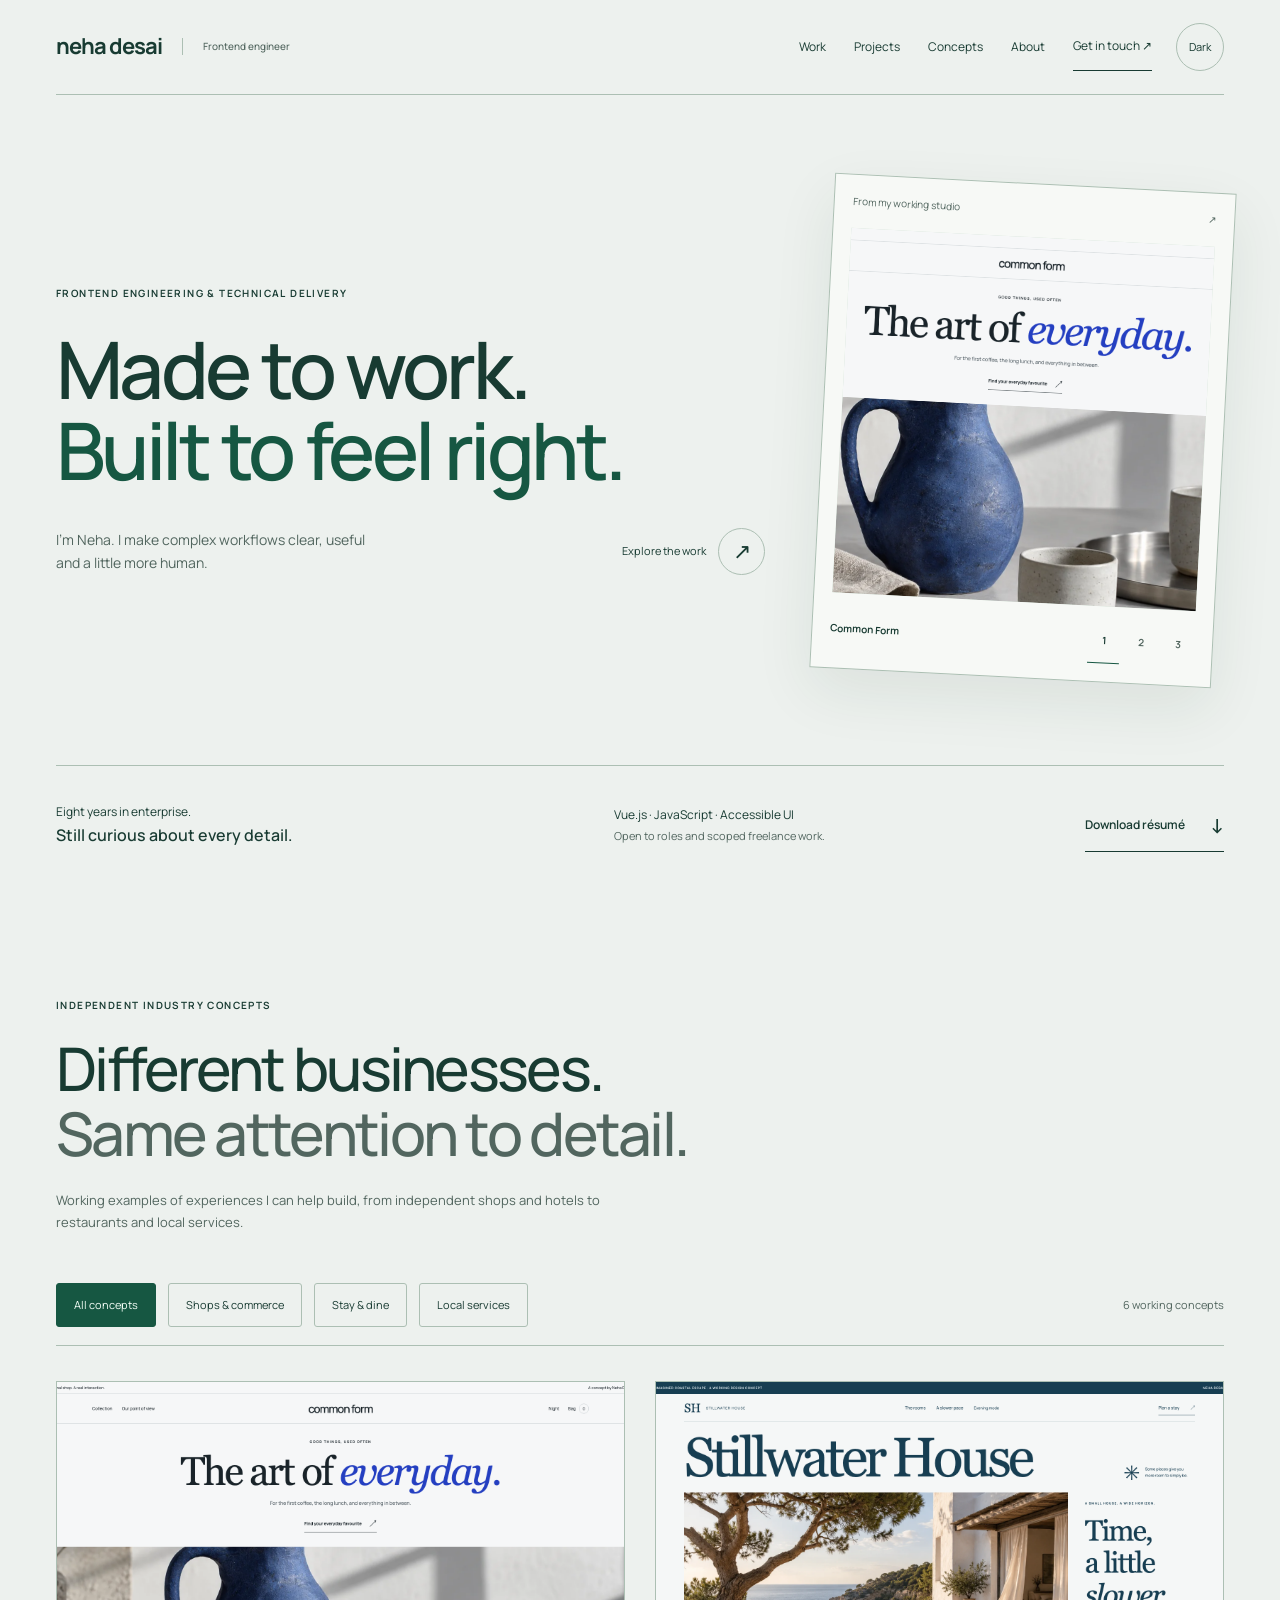
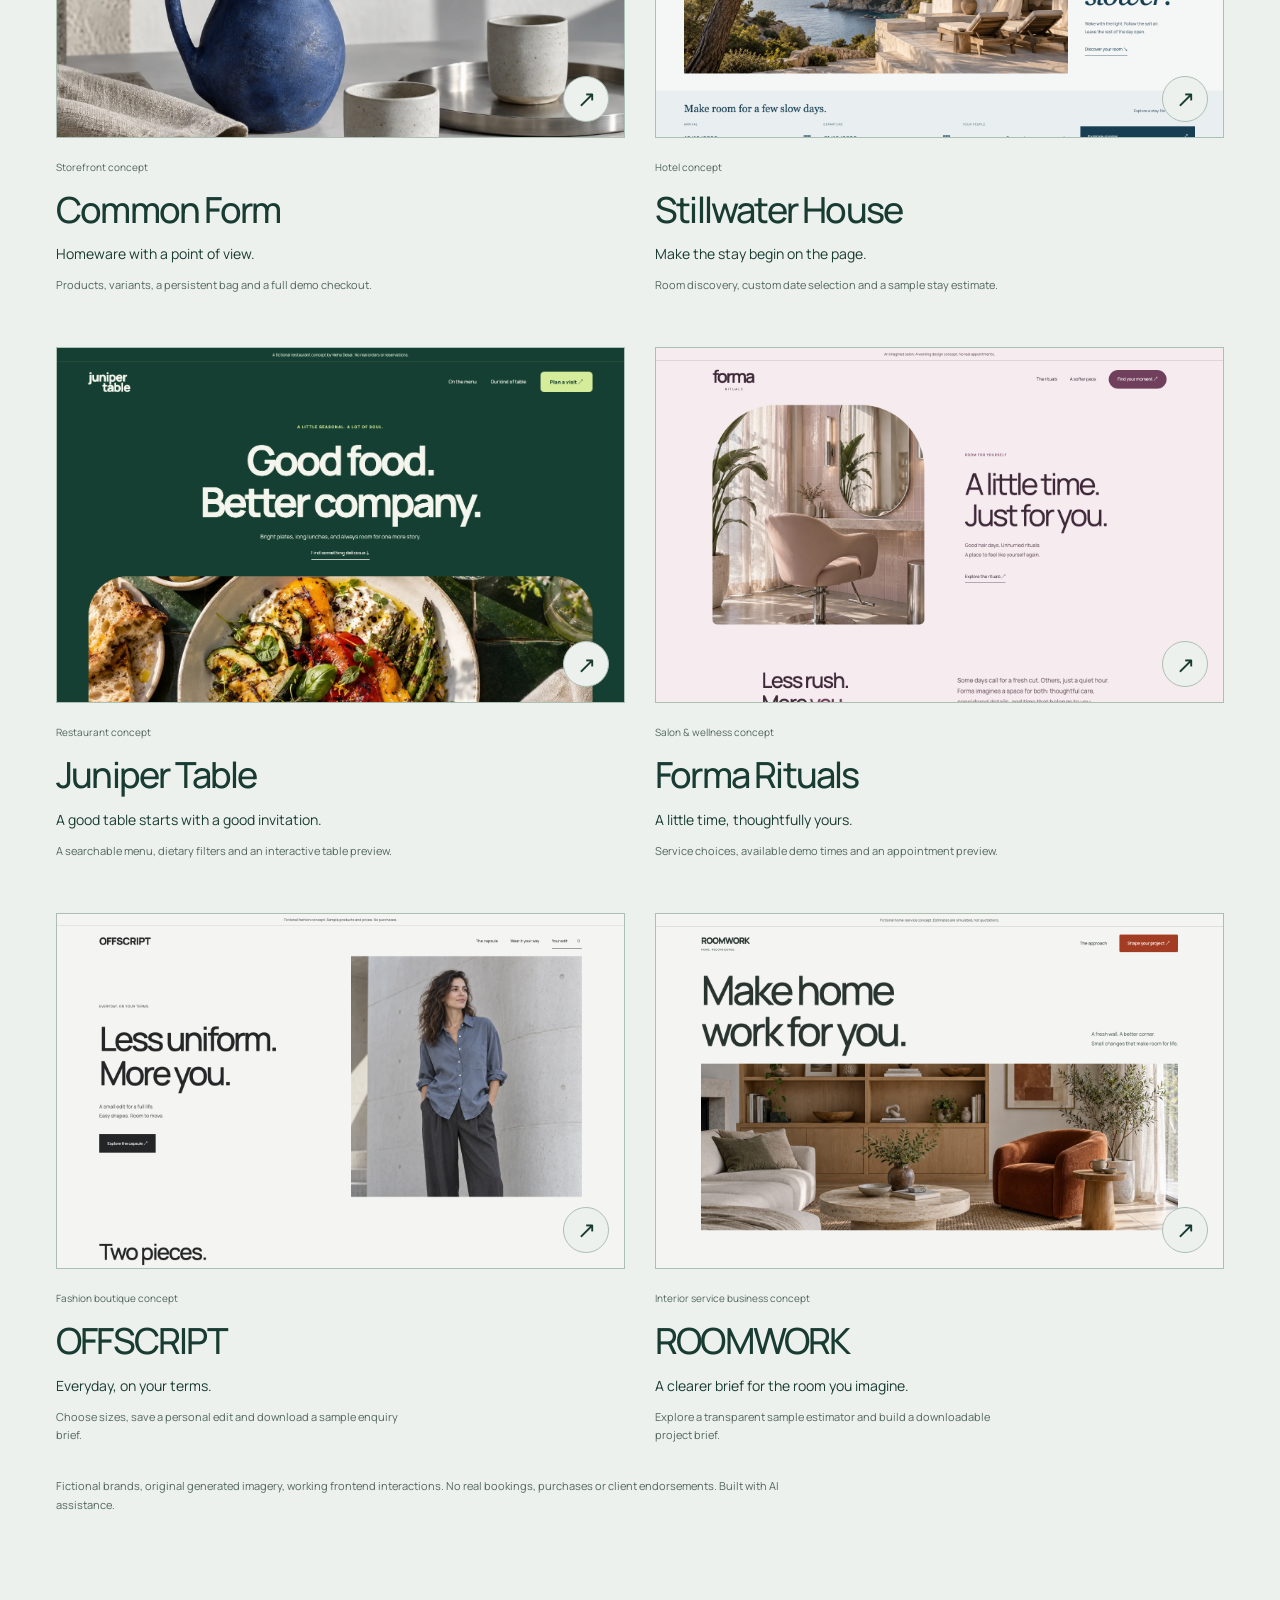
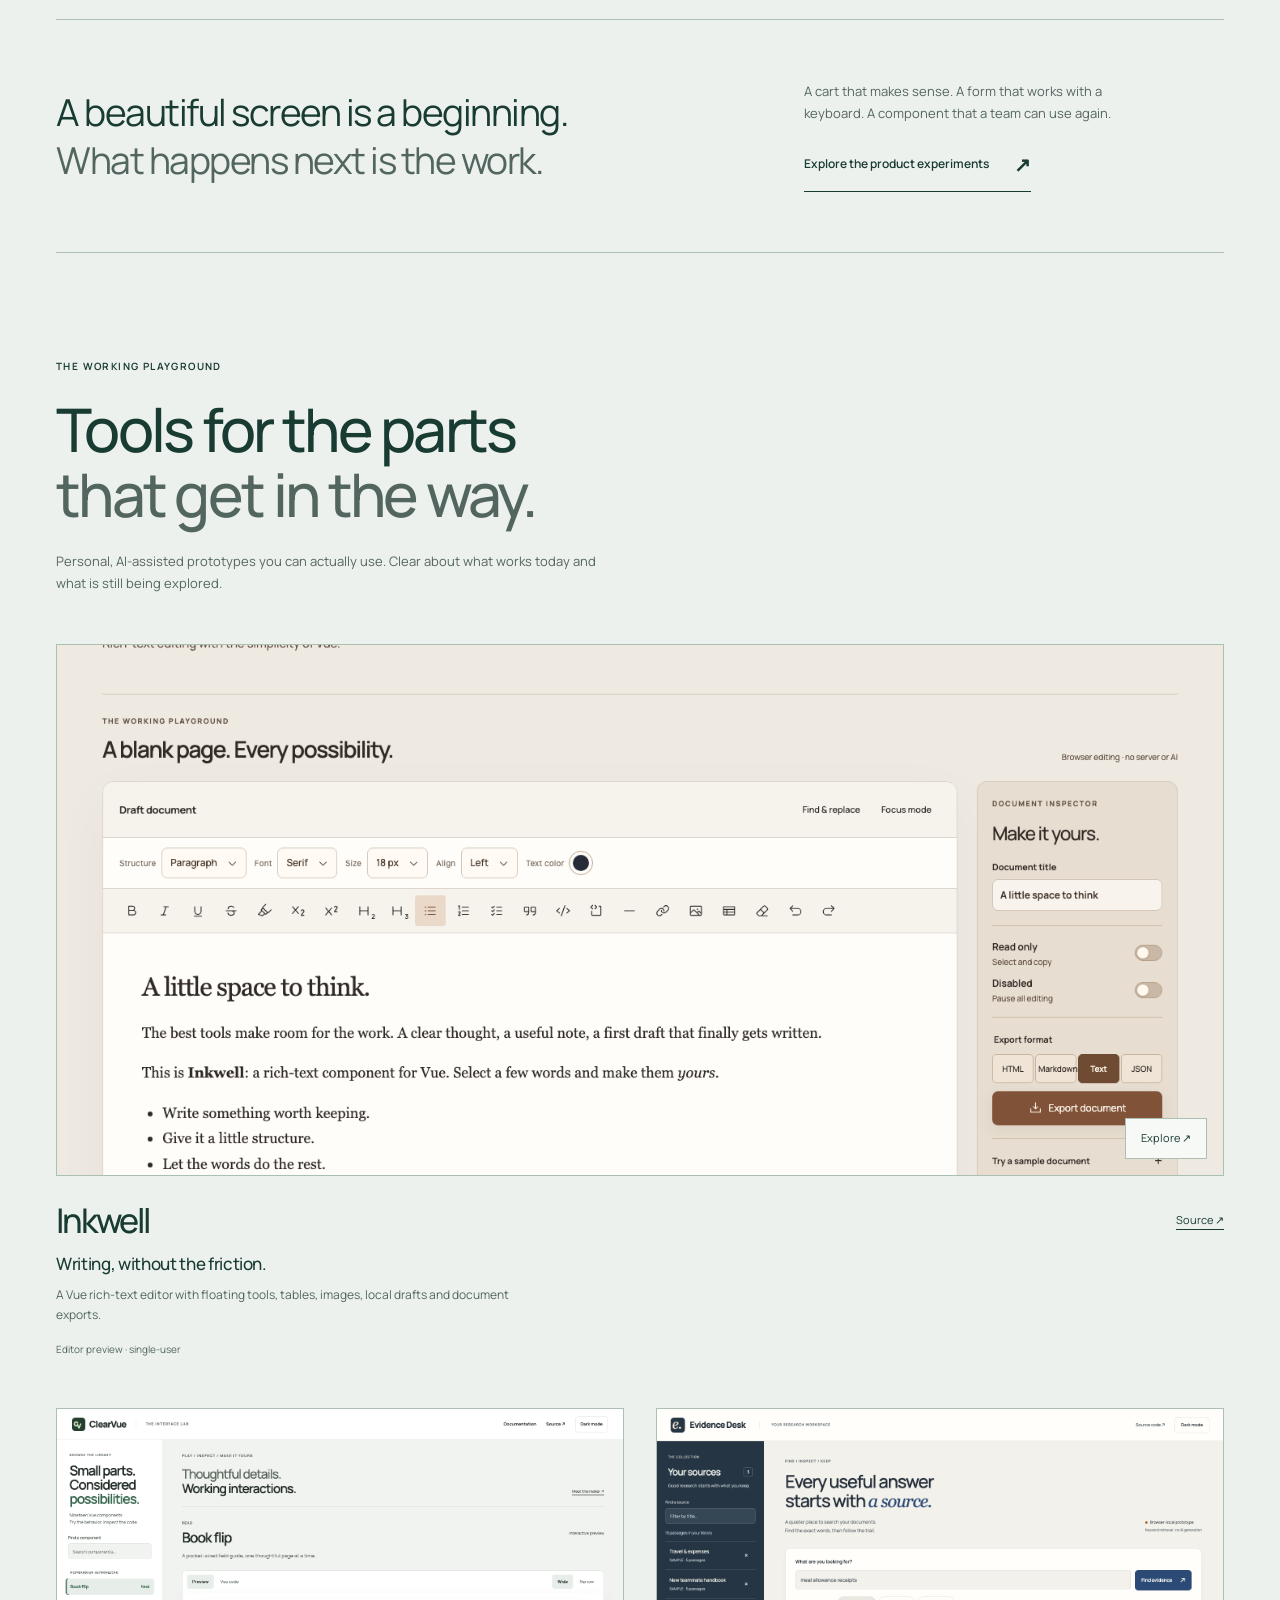
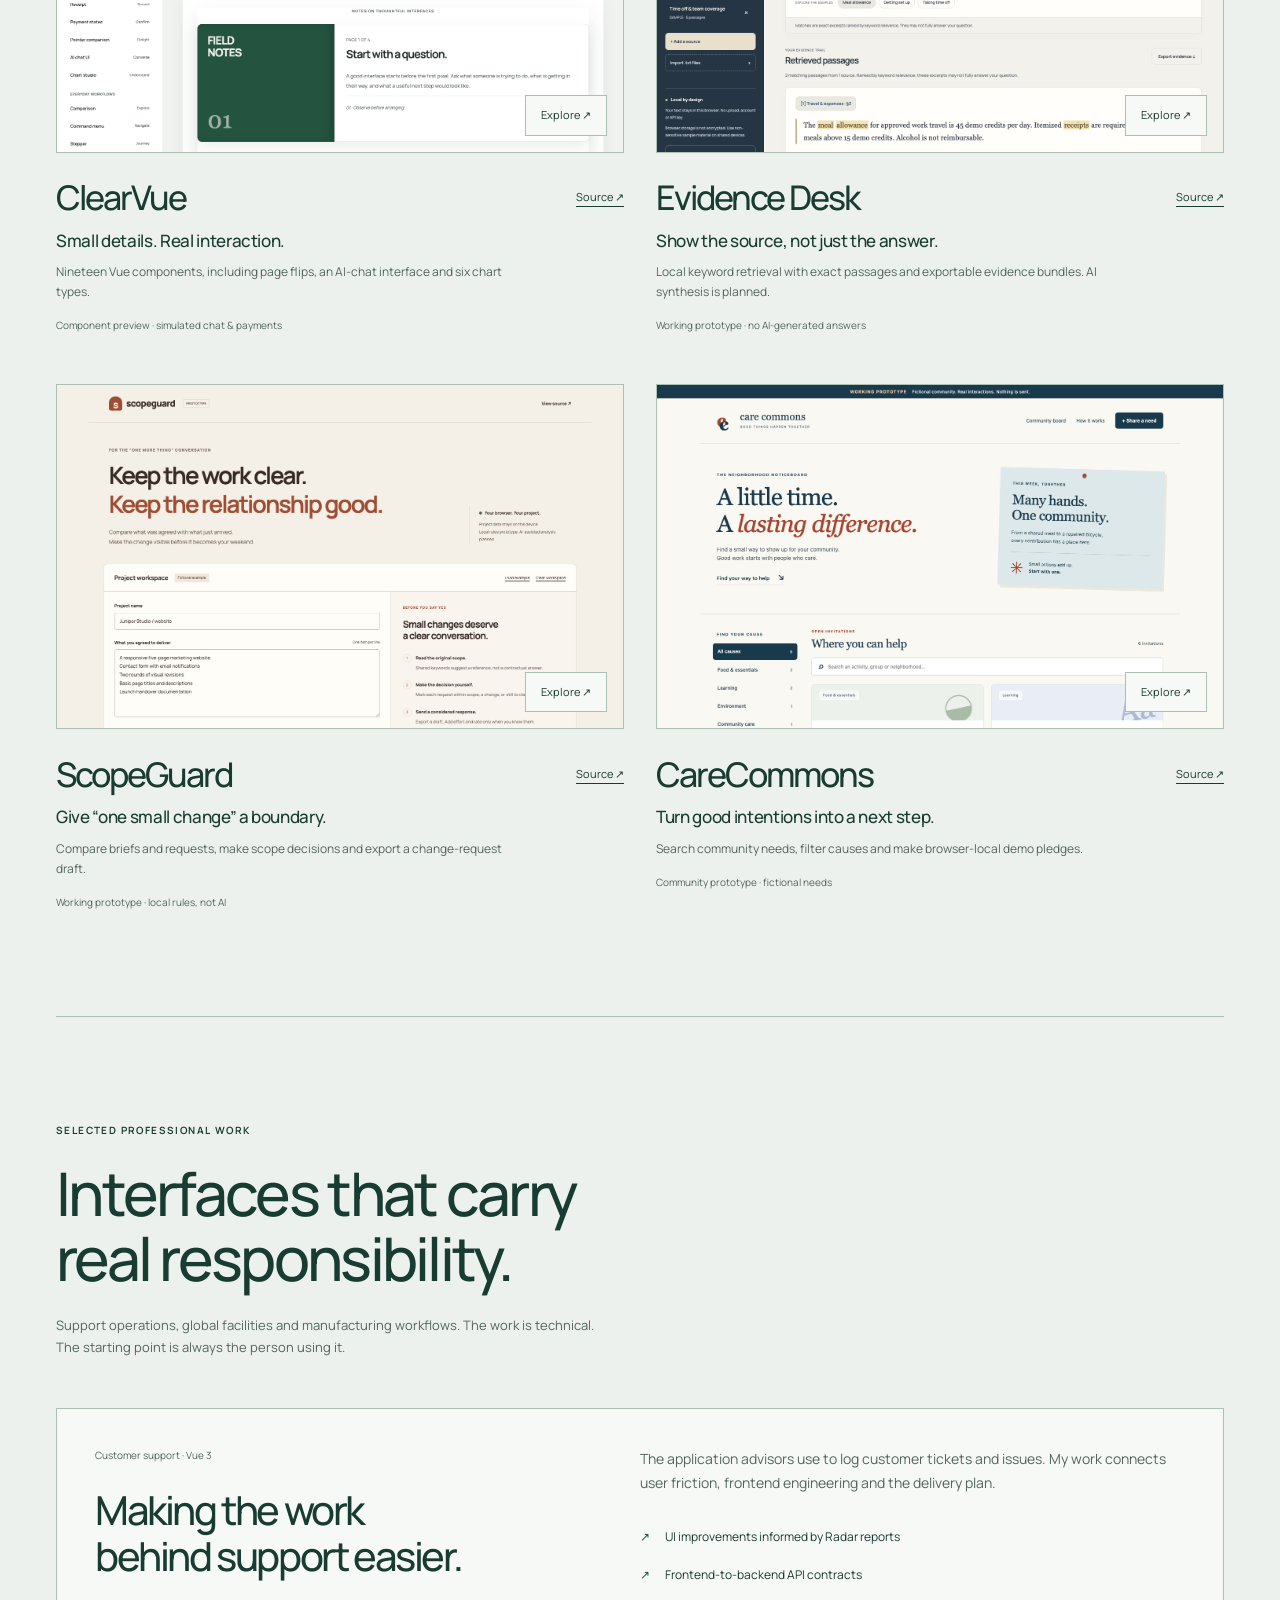
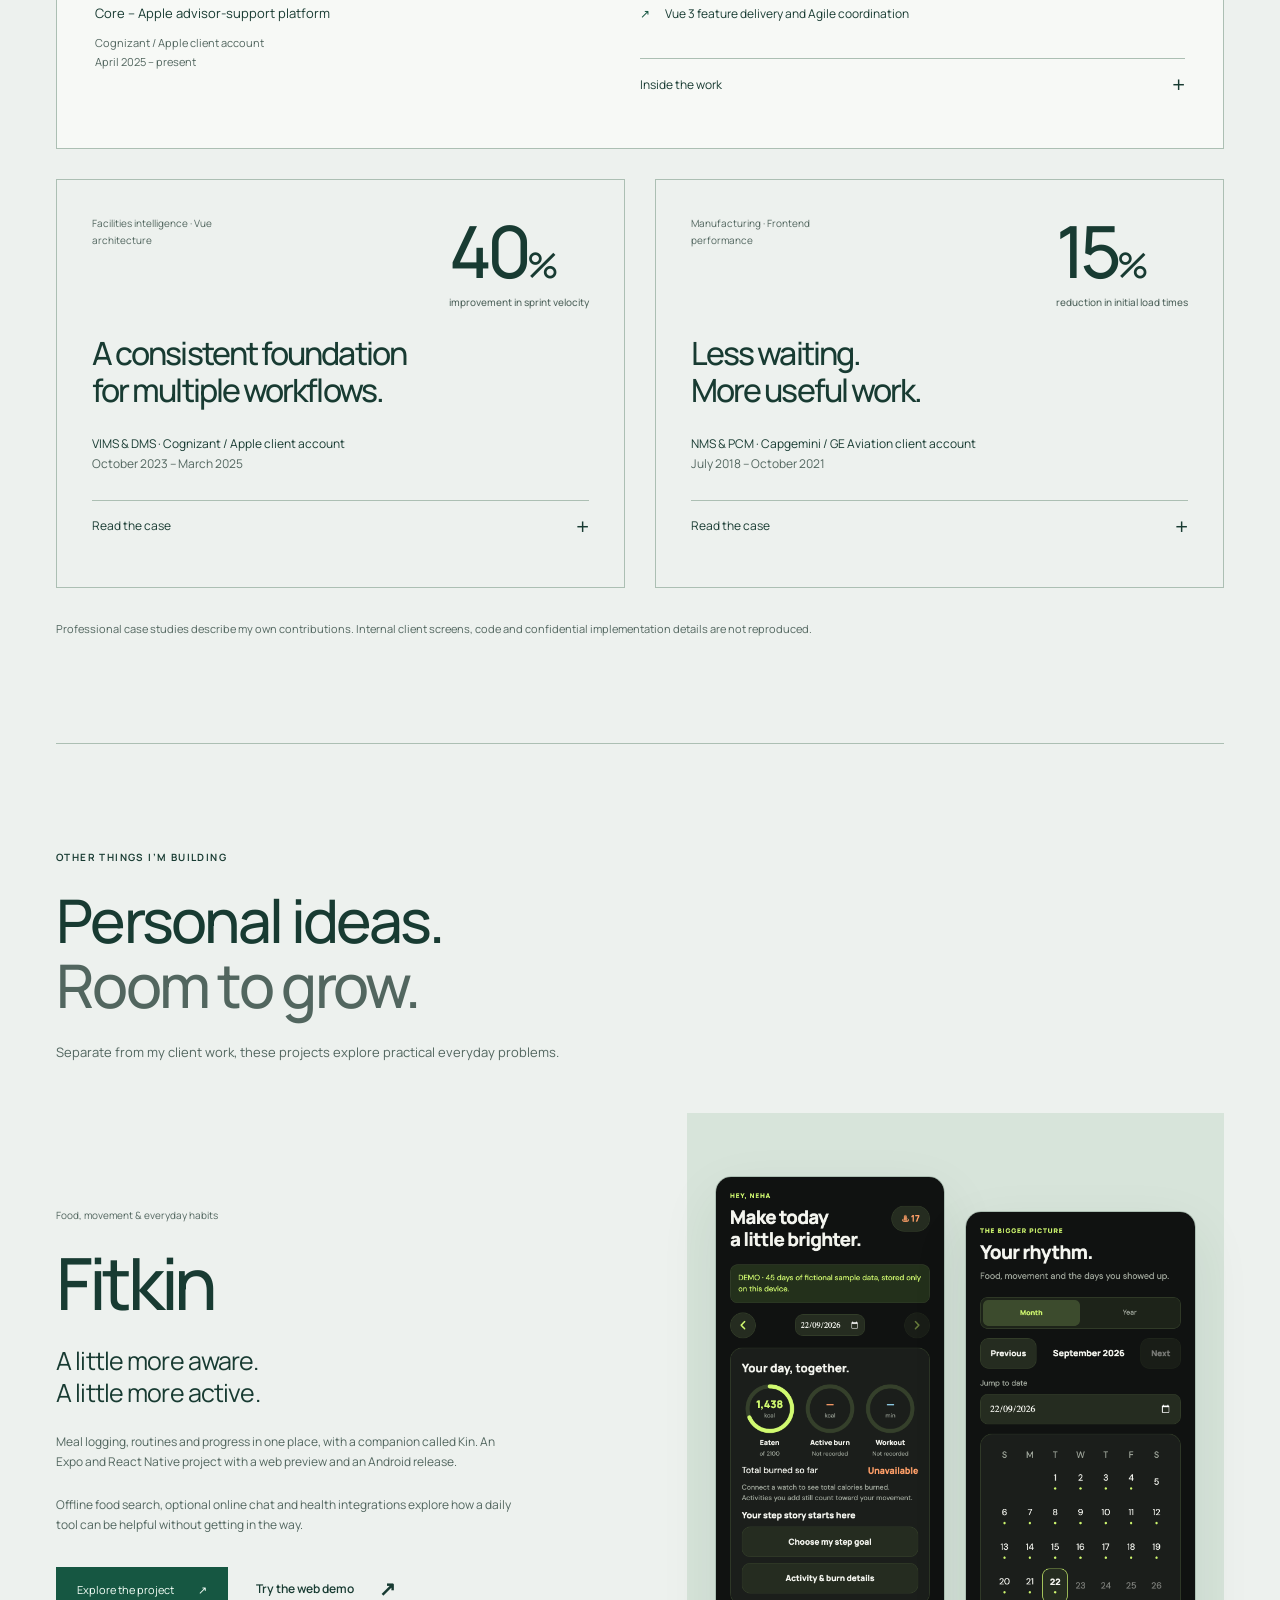
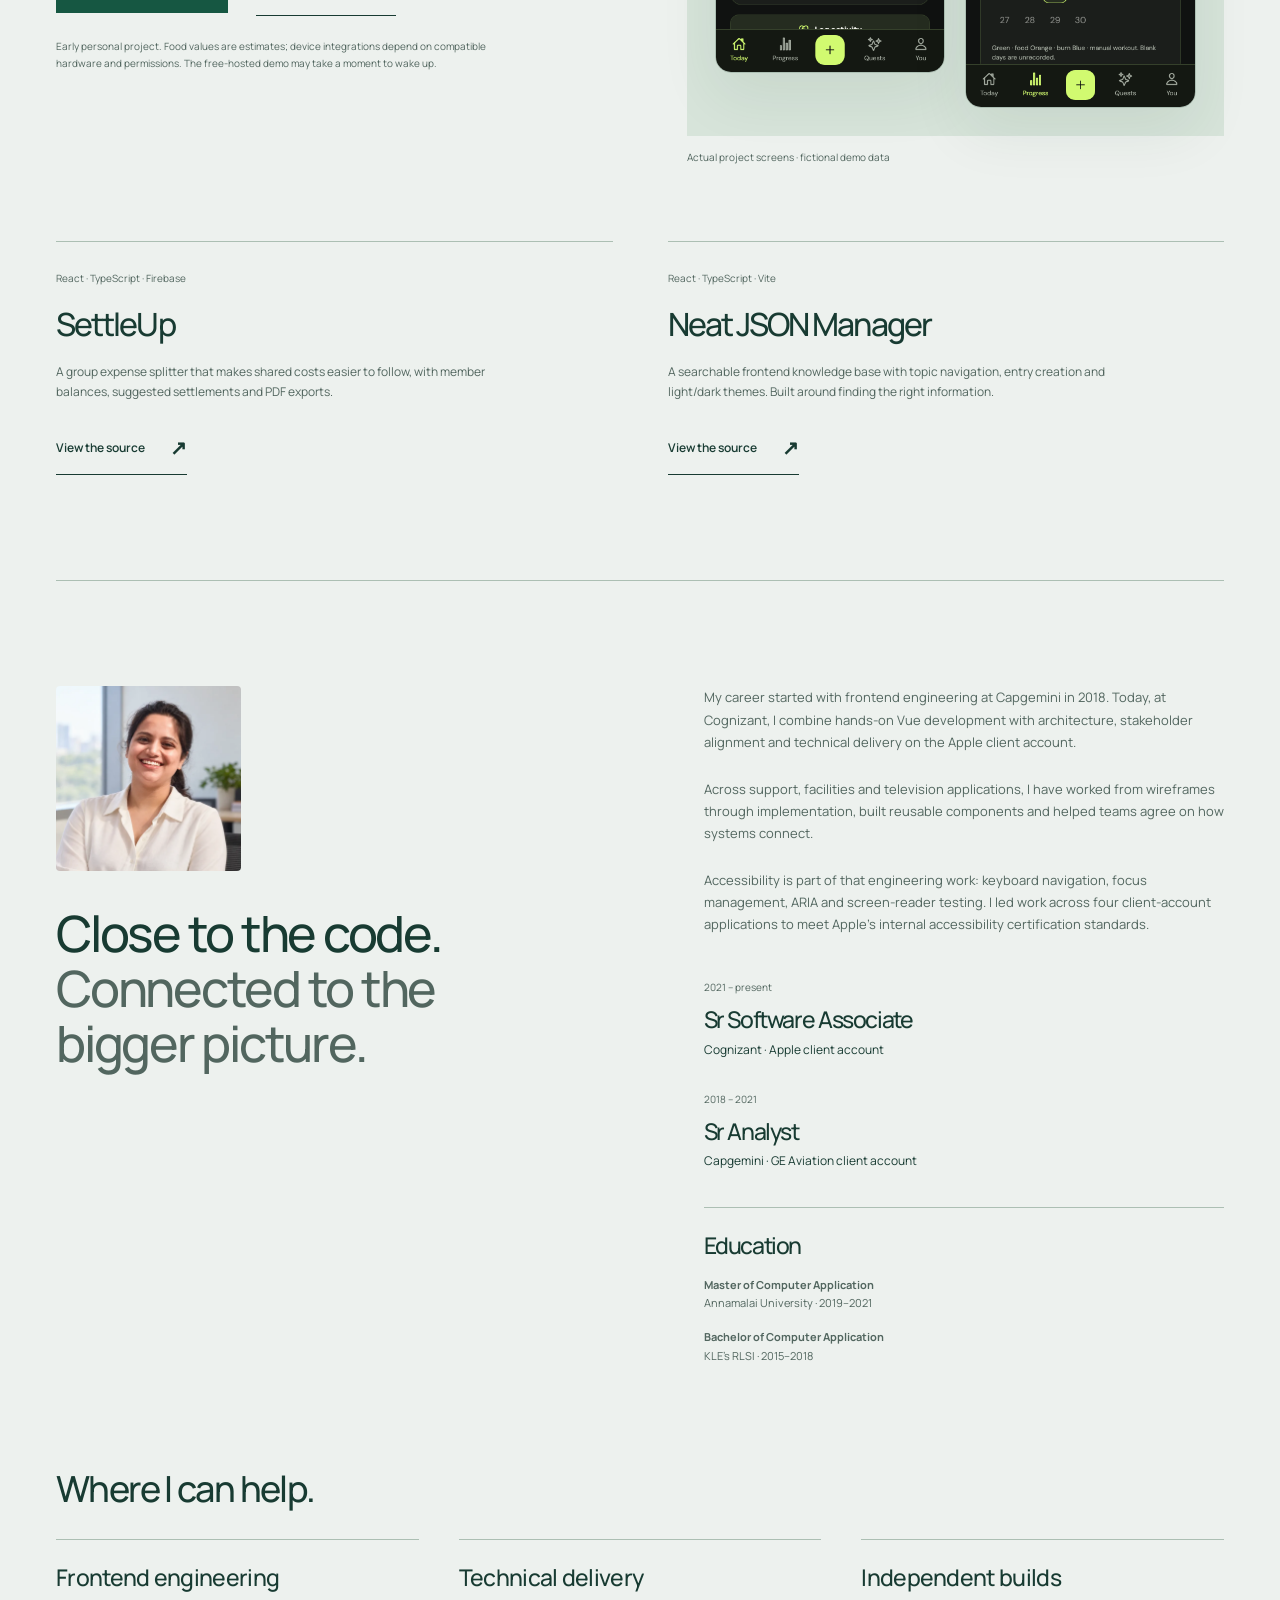
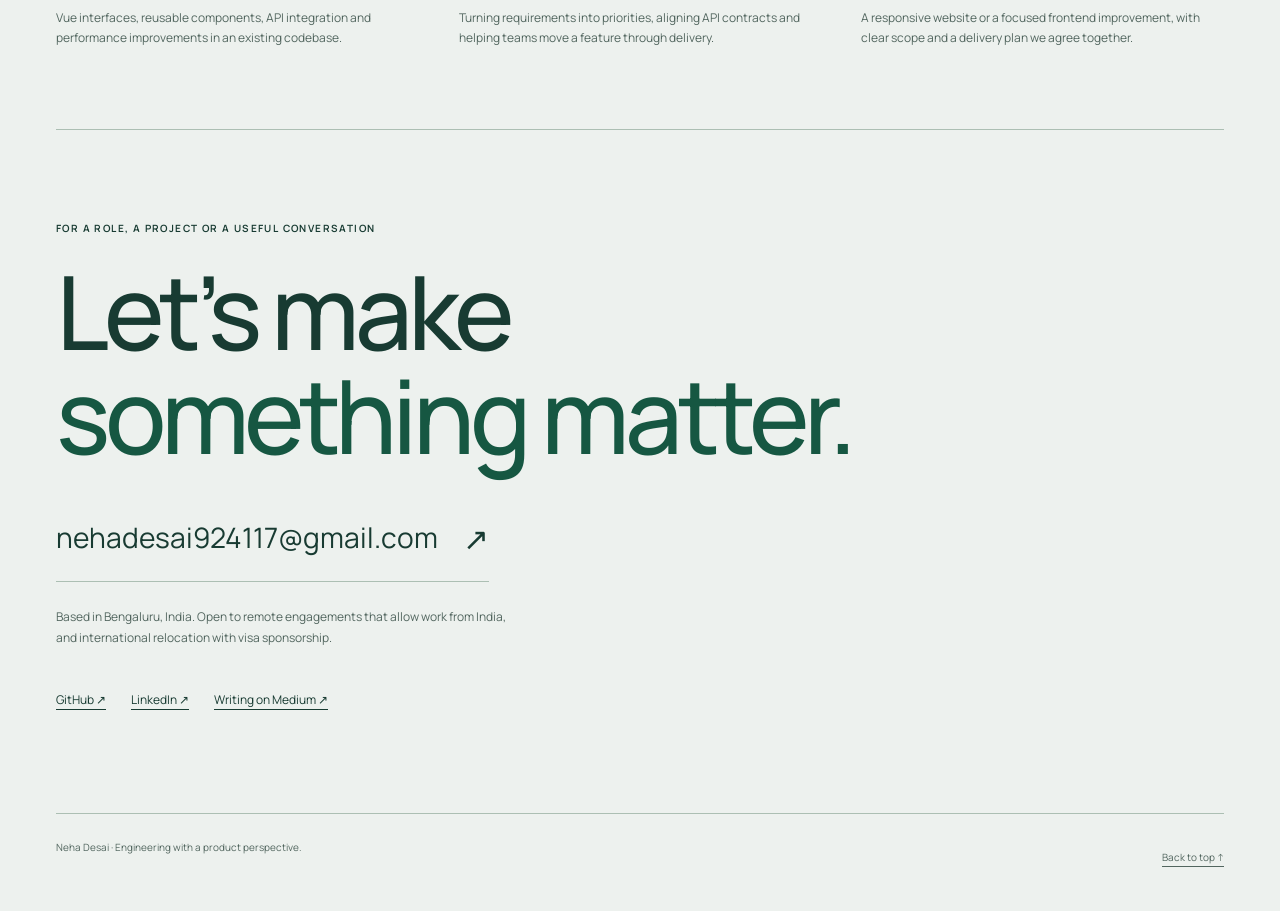
==== commit 46f88848: "Add boutique and home-service concepts and publish Inkwell 0.3.1" ====
--- a/index.html
+++ b/index.html
@@ -16,7 +16,7 @@
 <main id="main" tabindex="-1">
 <section aria-labelledby="hero-title" class="hero wrap"><div class="hero-intro"><p class="eyebrow">Frontend engineering &amp; technical delivery</p><h1 id="hero-title">Made to work.<br/><span>Built to feel right.</span></h1><div class="hero-bottom"><p>I’m Neha. I make complex workflows clear, useful and a little more human.</p><a class="round-link" href="#concepts">Explore the work <span aria-hidden="true">↗</span></a></div></div><div class="hero-preview"><div class="preview-header"><span>From my working studio</span><span aria-hidden="true">↗</span></div><a aria-label="Explore Common Form" href="demos/store/" id="preview-link"><img alt="Actual Common Form homeware storefront concept" fetchpriority="high" height="1000" id="preview-image" src="assets/common-form-concept.png" width="1728"/></a><div class="preview-footer"><span id="preview-name">Common Form</span><div aria-label="Preview a project" class="preview-controls" role="group"><button aria-label="Preview Common Form" aria-pressed="true" data-preview="store" type="button">1</button><button aria-label="Preview Stillwater House" aria-pressed="false" data-preview="stay" type="button">2</button><button aria-label="Preview Inkwell" aria-pressed="false" data-preview="editor" type="button">3</button></div></div></div></section>
 <div class="intro-line wrap"><p>Eight years in enterprise.<br/><strong>Still curious about every detail.</strong></p><p>Vue.js · JavaScript · Accessible UI<br/><span>Open to roles and scoped freelance work.</span></p><a class="text-link" download="" href="assets/Neha_Desai_Frontend_Resume.pdf">Download résumé <span aria-hidden="true">↓</span></a></div>
-<section aria-labelledby="concepts-title" class="concepts-section wrap section" id="concepts"><div class="section-intro"><p class="eyebrow">Independent industry concepts</p><h2 id="concepts-title">Different businesses.<br/><span>Same attention to detail.</span></h2><p>Working examples of the experiences I can help build. Explore a shop, plan a stay or find a table.</p></div><div class="sector-tools"><div aria-label="Filter industry concepts" role="group"><button aria-pressed="true" data-sector-filter="all" type="button">All concepts</button><button aria-pressed="false" data-sector-filter="commerce" type="button">Shops &amp; commerce</button><button aria-pressed="false" data-sector-filter="hospitality" type="button">Stay &amp; dine</button><button aria-pressed="false" data-sector-filter="services" type="button">Local services</button></div><p id="concept-count" role="status">4 working concepts</p></div><div class="concept-grid"><article class="concept-card" data-sector="commerce"><a aria-label="Explore Common Form Storefront concept" class="concept-visual" href="demos/store/"><img alt="Actual Common Form concept website" height="1000" loading="lazy" src="assets/common-form-concept.png" width="1728"/><span aria-hidden="true" class="explore-mark">↗</span></a><div class="concept-info"><span class="concept-type">Storefront concept</span><h3>Common Form</h3><p>Homeware with a point of view.</p><small>Products, variants, a persistent bag and a full demo checkout.</small></div></article><article class="concept-card" data-sector="hospitality"><a aria-label="Explore Stillwater House Hotel concept" class="concept-visual" href="demos/stay/"><img alt="Actual Stillwater House concept website" height="1000" loading="lazy" src="assets/stillwater-concept.png" width="1728"/><span aria-hidden="true" class="explore-mark">↗</span></a><div class="concept-info"><span class="concept-type">Hotel concept</span><h3>Stillwater House</h3><p>Make the stay begin on the page.</p><small>Room discovery, custom date selection and a sample stay estimate.</small></div></article><article class="concept-card" data-sector="hospitality"><a aria-label="Explore Juniper Table Restaurant concept" class="concept-visual" href="demos/dine/"><img alt="Actual Juniper Table concept website" height="1000" loading="lazy" src="assets/juniper-concept.png" width="1728"/><span aria-hidden="true" class="explore-mark">↗</span></a><div class="concept-info"><span class="concept-type">Restaurant concept</span><h3>Juniper Table</h3><p>A good table starts with a good invitation.</p><small>A searchable menu, dietary filters and an interactive table preview.</small></div></article><article class="concept-card" data-concept="wellness" data-sector="services"><a aria-label="Explore Forma Rituals salon concept" class="concept-visual" href="demos/wellness/"><img alt="Actual Forma Rituals salon concept" height="1000" loading="lazy" src="assets/forma-concept.png" width="1728"/><span aria-hidden="true" class="explore-mark">↗</span></a><div class="concept-info"><span class="concept-type">Salon &amp; wellness concept</span><h3>Forma Rituals</h3><p>A little time, thoughtfully yours.</p><small>Service choices, available demo times and an appointment preview.</small></div></article></div><p class="section-note">Fictional brands, original generated imagery, working frontend interactions. No real bookings, purchases or client endorsements. Built with AI assistance.</p></section>
+<section aria-labelledby="concepts-title" class="concepts-section wrap section" id="concepts"><div class="section-intro"><p class="eyebrow">Independent industry concepts</p><h2 id="concepts-title">Different businesses.<br/><span>Same attention to detail.</span></h2><p>Working examples of experiences I can help build, from independent shops and hotels to restaurants and local services.</p></div><div class="sector-tools"><div aria-label="Filter industry concepts" role="group"><button aria-pressed="true" data-sector-filter="all" type="button">All concepts</button><button aria-pressed="false" data-sector-filter="commerce" type="button">Shops &amp; commerce</button><button aria-pressed="false" data-sector-filter="hospitality" type="button">Stay &amp; dine</button><button aria-pressed="false" data-sector-filter="services" type="button">Local services</button></div><p id="concept-count" role="status">6 working concepts</p></div><div class="concept-grid has-many"><article class="concept-card" data-sector="commerce"><a aria-label="Explore Common Form Storefront concept" class="concept-visual" href="demos/store/"><img alt="Actual Common Form concept website" height="1000" loading="lazy" src="assets/common-form-concept.png" width="1728"/><span aria-hidden="true" class="explore-mark">↗</span></a><div class="concept-info"><span class="concept-type">Storefront concept</span><h3>Common Form</h3><p>Homeware with a point of view.</p><small>Products, variants, a persistent bag and a full demo checkout.</small></div></article><article class="concept-card" data-sector="hospitality"><a aria-label="Explore Stillwater House Hotel concept" class="concept-visual" href="demos/stay/"><img alt="Actual Stillwater House concept website" height="1000" loading="lazy" src="assets/stillwater-concept.png" width="1728"/><span aria-hidden="true" class="explore-mark">↗</span></a><div class="concept-info"><span class="concept-type">Hotel concept</span><h3>Stillwater House</h3><p>Make the stay begin on the page.</p><small>Room discovery, custom date selection and a sample stay estimate.</small></div></article><article class="concept-card" data-sector="hospitality"><a aria-label="Explore Juniper Table Restaurant concept" class="concept-visual" href="demos/dine/"><img alt="Actual Juniper Table concept website" height="1000" loading="lazy" src="assets/juniper-concept.png" width="1728"/><span aria-hidden="true" class="explore-mark">↗</span></a><div class="concept-info"><span class="concept-type">Restaurant concept</span><h3>Juniper Table</h3><p>A good table starts with a good invitation.</p><small>A searchable menu, dietary filters and an interactive table preview.</small></div></article><article class="concept-card" data-concept="wellness" data-sector="services"><a aria-label="Explore Forma Rituals salon concept" class="concept-visual" href="demos/wellness/"><img alt="Actual Forma Rituals salon concept" height="1000" loading="lazy" src="assets/forma-concept.png" width="1728"/><span aria-hidden="true" class="explore-mark">↗</span></a><div class="concept-info"><span class="concept-type">Salon &amp; wellness concept</span><h3>Forma Rituals</h3><p>A little time, thoughtfully yours.</p><small>Service choices, available demo times and an appointment preview.</small></div></article><article class="concept-card" data-concept="boutique" data-sector="commerce"><a aria-label="Explore OFFSCRIPT concept" class="concept-visual" href="demos/boutique/"><img alt="Actual OFFSCRIPT concept website" height="1000" loading="lazy" src="assets/offscript-concept.png" width="1728"/><span aria-hidden="true" class="explore-mark">↗</span></a><div class="concept-info"><span class="concept-type">Fashion boutique concept</span><h3>OFFSCRIPT</h3><p>Everyday, on your terms.</p><small>Choose sizes, save a personal edit and download a sample enquiry brief.</small></div></article><article class="concept-card" data-concept="service" data-sector="services"><a aria-label="Explore ROOMWORK concept" class="concept-visual" href="demos/service/"><img alt="Actual ROOMWORK concept website" height="1000" loading="lazy" src="assets/roomwork-concept.png" width="1728"/><span aria-hidden="true" class="explore-mark">↗</span></a><div class="concept-info"><span class="concept-type">Interior service business concept</span><h3>ROOMWORK</h3><p>A clearer brief for the room you imagine.</p><small>Explore a transparent sample estimator and build a downloadable project brief.</small></div></article></div><p class="section-note">Fictional brands, original generated imagery, working frontend interactions. No real bookings, purchases or client endorsements. Built with AI assistance.</p></section>
 <section class="studio-note wrap"><p>A beautiful screen is a beginning.<br/><span>What happens next is the work.</span></p><div><p>A cart that makes sense. A form that works with a keyboard. A component that a team can use again.</p><a class="text-link" href="#building">Explore the product experiments <span aria-hidden="true">↗</span></a></div></section>
 <section aria-labelledby="building-title" class="building-section wrap section" id="building"><div class="section-intro"><p class="eyebrow">The working playground</p><h2 id="building-title">Tools for the parts<br/><span>that get in the way.</span></h2><p>Personal, AI-assisted prototypes you can actually use. Clear about what works today and what is still being explored.</p></div><div class="project-grid"><article class="project-card"><a aria-label="Try Inkwell" class="project-visual" href="inkwell/"><img alt="Actual Inkwell working prototype" height="980" loading="lazy" src="assets/inkwell-workspace.png" width="1440"/><span aria-hidden="true">Explore ↗</span></a><div class="project-meta"><h3>Inkwell</h3><a aria-label="Read Inkwell source" href="https://github.com/neha-pd/inkwell-vue">Source ↗</a></div><h4>Writing, without the friction.</h4><p>A Vue rich-text editor with floating tools, tables, images, local drafts and document exports.</p><small>Editor preview · single-user</small></article><article class="project-card"><a aria-label="Try ClearVue" class="project-visual" href="https://neha-pd.github.io/clearvue/"><img alt="Actual ClearVue working prototype" height="980" loading="lazy" src="assets/clearvue-showcase-desktop.png" width="1440"/><span aria-hidden="true">Explore ↗</span></a><div class="project-meta"><h3>ClearVue</h3><a aria-label="Read ClearVue source" href="https://github.com/neha-pd/clearvue">Source ↗</a></div><h4>Small details. Real interaction.</h4><p>Nineteen Vue components, including page flips, an AI-chat interface and six chart types.</p><small>Component preview · simulated chat &amp; payments</small></article><article class="project-card"><a aria-label="Try Evidence Desk" class="project-visual" href="https://neha-pd.github.io/evidence-desk/"><img alt="Actual Evidence Desk working prototype" height="980" loading="lazy" src="assets/evidence-desk-desktop.png" width="1440"/><span aria-hidden="true">Explore ↗</span></a><div class="project-meta"><h3>Evidence Desk</h3><a aria-label="Read Evidence Desk source" href="https://github.com/neha-pd/evidence-desk">Source ↗</a></div><h4>Show the source, not just the answer.</h4><p>Local keyword retrieval with exact passages and exportable evidence bundles. AI synthesis is planned.</p><small>Working prototype · no AI-generated answers</small></article><article class="project-card"><a aria-label="Try ScopeGuard" class="project-visual" href="https://neha-pd.github.io/scopeguard/"><img alt="Actual ScopeGuard working prototype" height="980" loading="lazy" src="assets/scopeguard-desktop.png" width="1440"/><span aria-hidden="true">Explore ↗</span></a><div class="project-meta"><h3>ScopeGuard</h3><a aria-label="Read ScopeGuard source" href="https://github.com/neha-pd/scopeguard">Source ↗</a></div><h4>Give “one small change” a boundary.</h4><p>Compare briefs and requests, make scope decisions and export a change-request draft.</p><small>Working prototype · local rules, not AI</small></article><article class="project-card"><a aria-label="Try CareCommons" class="project-visual" href="https://neha-pd.github.io/care-commons/"><img alt="Actual CareCommons working prototype" height="980" loading="lazy" src="assets/care-commons-desktop.png" width="1440"/><span aria-hidden="true">Explore ↗</span></a><div class="project-meta"><h3>CareCommons</h3><a aria-label="Read CareCommons source" href="https://github.com/neha-pd/care-commons">Source ↗</a></div><h4>Turn good intentions into a next step.</h4><p>Search community needs, filter causes and make browser-local demo pledges.</p><small>Community prototype · fictional needs</small></article></div></section>
 <section aria-labelledby="work-title" class="work-section wrap section" id="work">
--- a/styles.css
+++ b/styles.css
@@ -7,3 +7,4 @@
 @media(forced-colors:active){.sector-tools button[aria-pressed=true]{outline:2px solid Highlight}.theme-toggle,.round-link>span{border:1px solid ButtonText}}
 /* Preserve word spacing at large display sizes and narrow mobile widths. */
 h1{letter-spacing:-.045em}.hero h1{letter-spacing:-.045em}h2{letter-spacing:-.045em}.contact-section h2{letter-spacing:-.05em}
+.concept-grid.has-many .concept-card:first-child{display:block;grid-column:auto}.concept-grid.has-many .concept-card:first-child .concept-info{padding-top:21px}.concept-grid.has-many .concept-card:first-child h3{font-size:36px}.concept-grid.has-many .concept-card:first-child img{aspect-ratio:1.6}
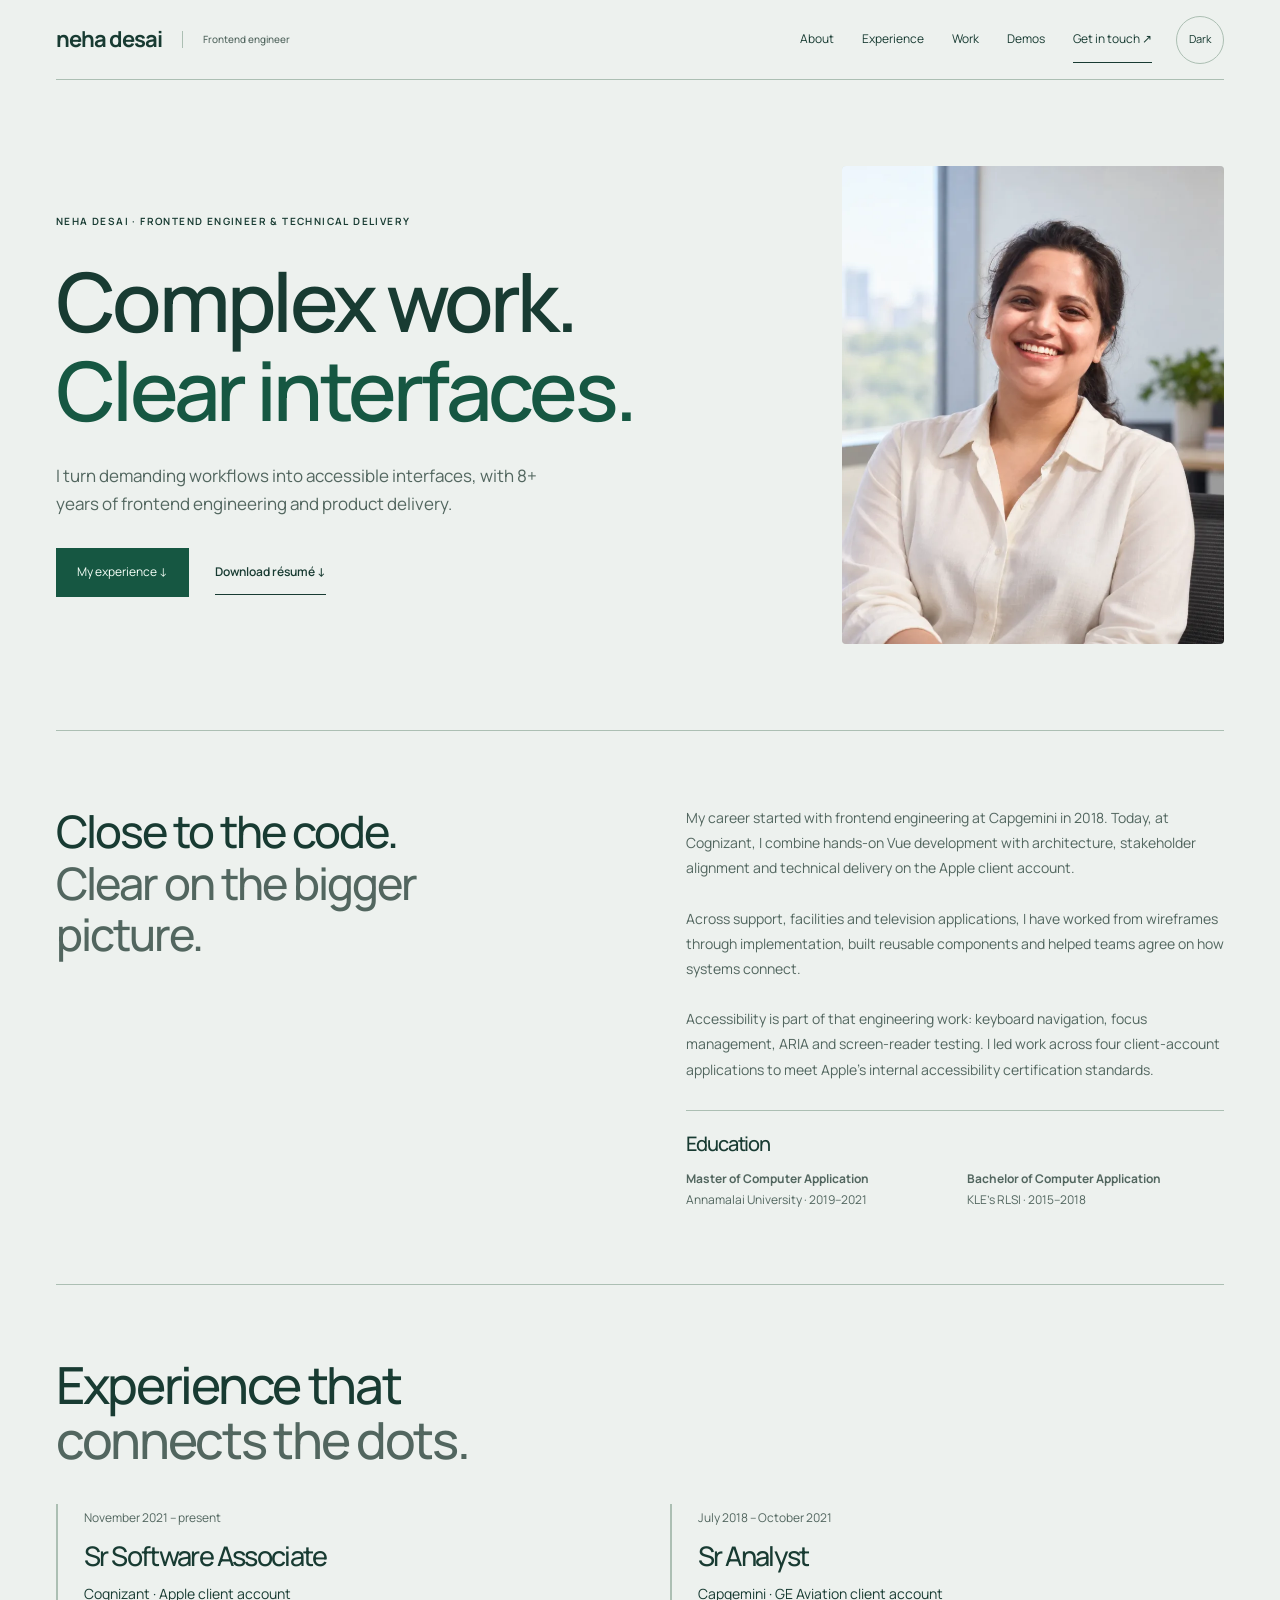
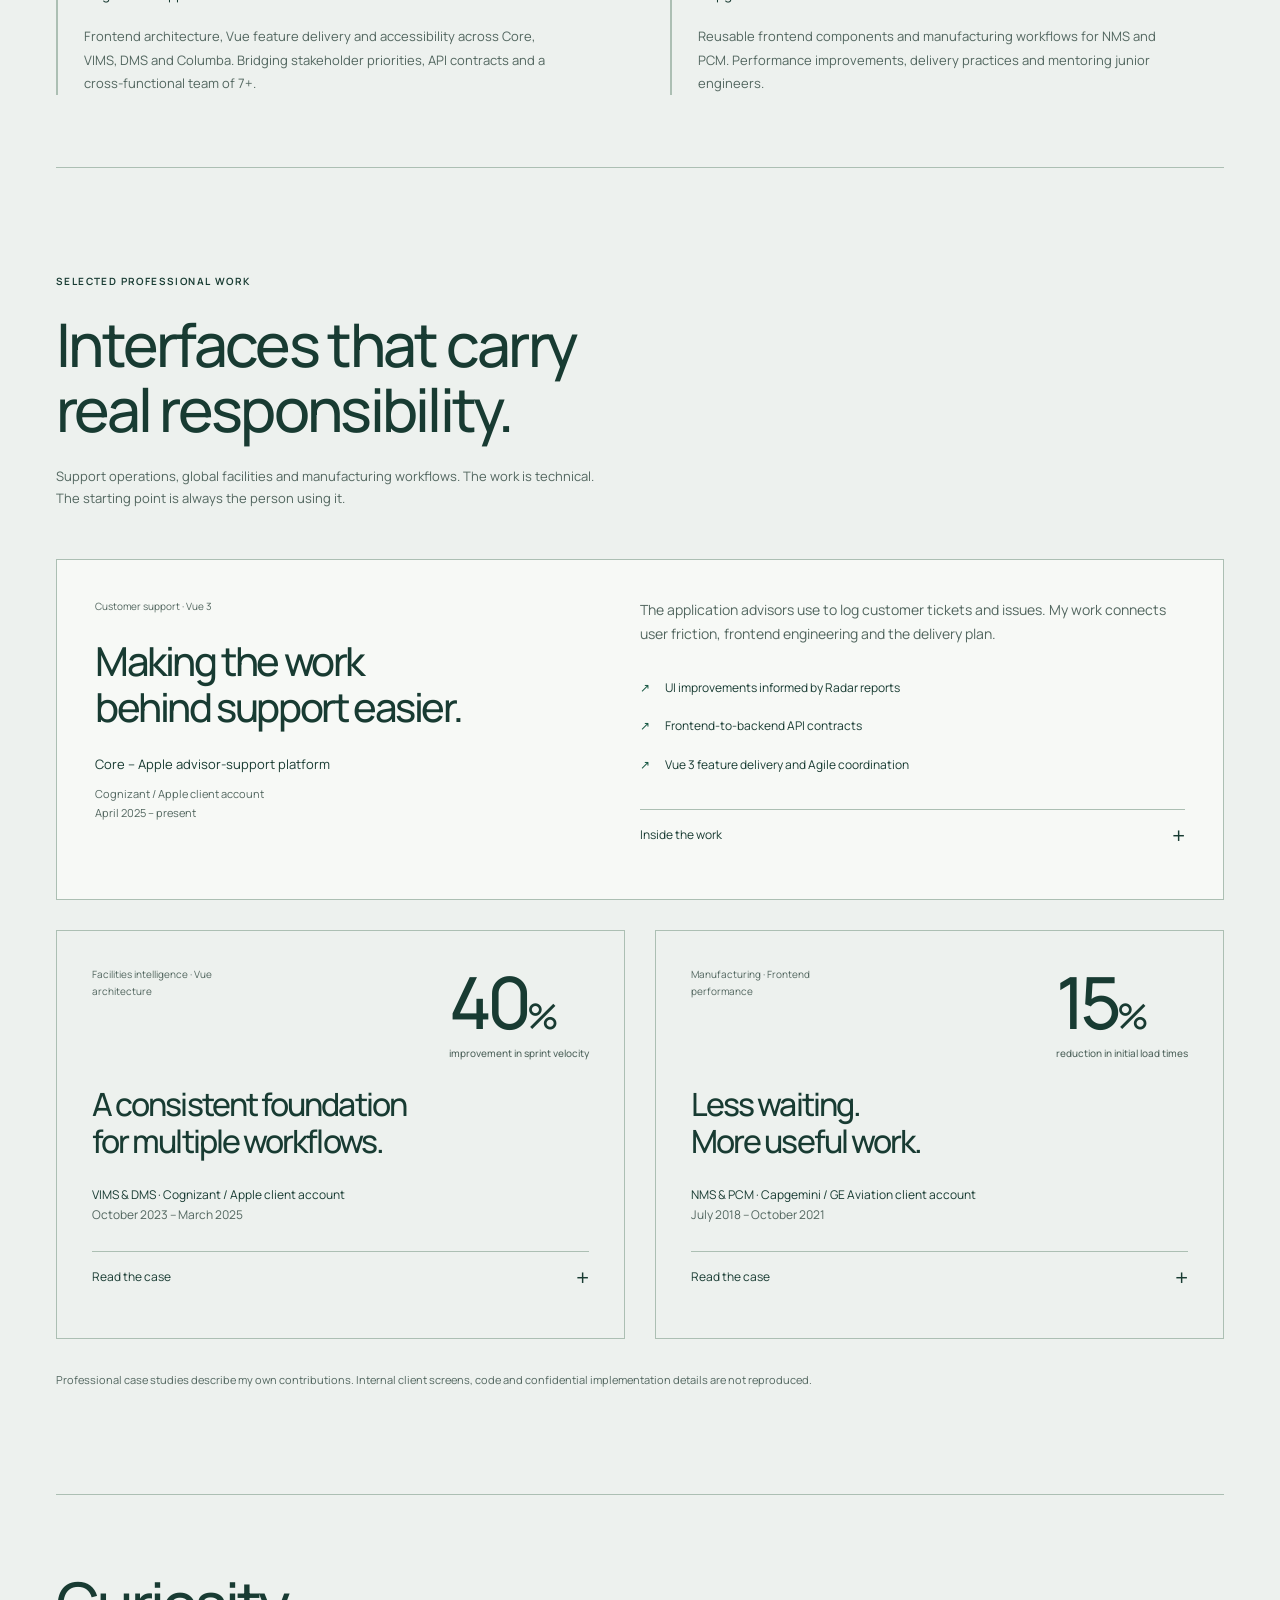
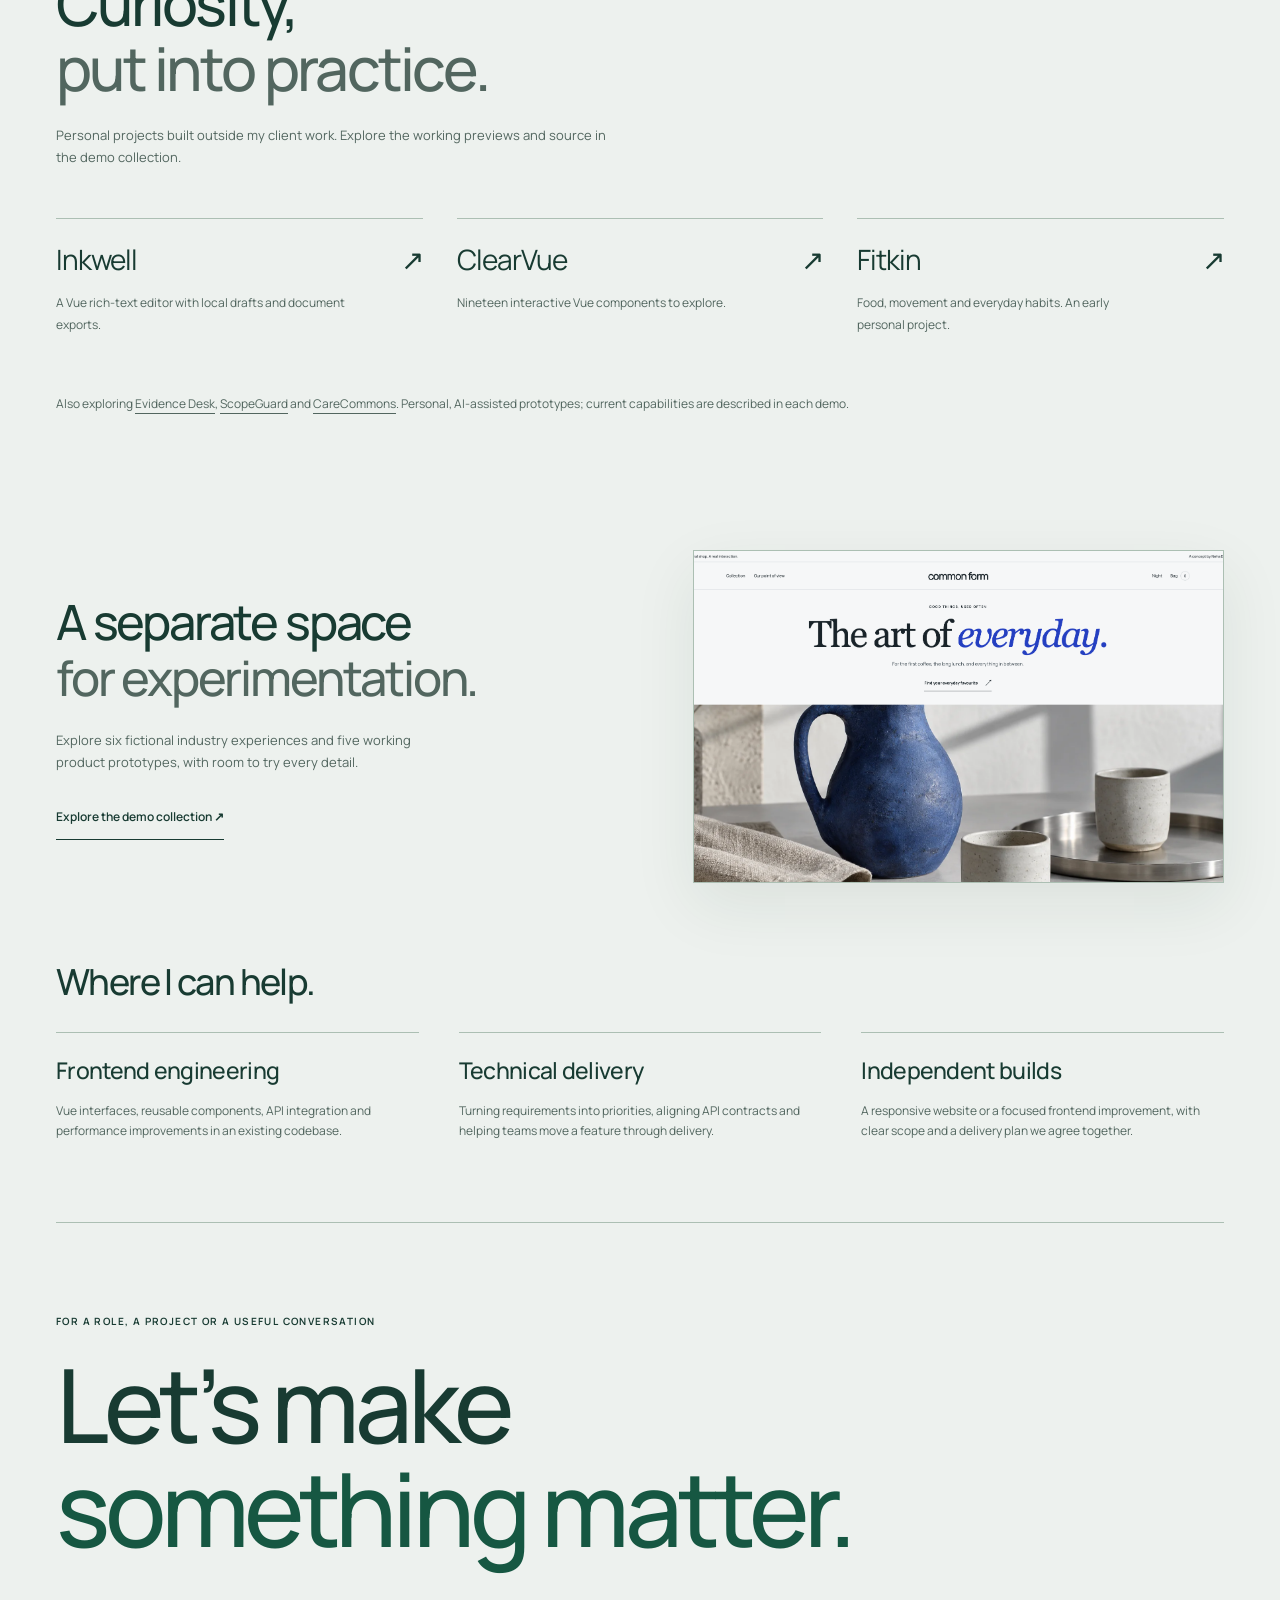
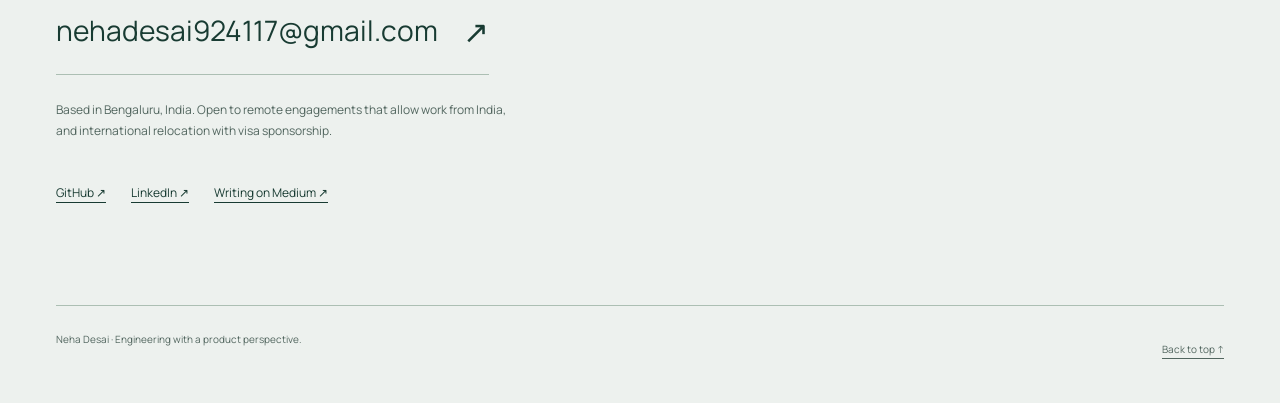
==== commit ab322dcd: "Restore Neha-first portfolio and give demos a dedicated landing page" ====
--- a/index.html
+++ b/index.html
@@ -6,20 +6,14 @@
 <meta content="Neha Desai builds clear, accessible enterprise interfaces. 8+ years of frontend experience, deep Vue.js expertise, and personal products built in the open." name="description"/>
 <meta content="#eff3ef" name="theme-color"/><link href="https://neha-desai.de5.net/" rel="canonical"/>
 <meta content="website" property="og:type"/><meta content="Neha Desai · Complex work. Clear interfaces." property="og:title"/><meta content="Frontend engineering, thoughtful product delivery and practical work in the open." property="og:description"/><meta content="https://neha-desai.de5.net/" property="og:url"/>
-<meta content="https://neha-desai.de5.net/assets/portfolio-preview.png" property="og:image"/><meta content="Neha Desai frontend engineering portfolio and working project preview" property="og:image:alt"/><meta content="summary_large_image" name="twitter:card"/><meta content="light dark" name="color-scheme"/>
+<meta content="https://neha-desai.de5.net/assets/neha-portrait-v2.webp" property="og:image"/><meta content="Portrait of Neha Desai" property="og:image:alt"/><meta content="summary_large_image" name="twitter:card"/><meta content="light dark" name="color-scheme"/>
 <link as="font" crossorigin="" href="assets/fonts/manrope-variable.ttf" rel="preload" type="font/ttf"/>
 <script>try{const t=localStorage.getItem('neha-theme');if(t==='dark'||t==='light')document.documentElement.dataset.theme=t;}catch{}</script>
 <link href="assets/favicon.svg" rel="icon" type="image/svg+xml"/><link href="styles.css" rel="stylesheet"/><script defer="" src="script.js"></script>
 <script type="application/ld+json">{"@context":"https://schema.org","@type":"Person","name":"Neha Desai","url":"https://neha-desai.de5.net/","jobTitle":"Frontend Engineer","email":"mailto:nehadesai924117@gmail.com","sameAs":["https://github.com/neha-pd","https://www.linkedin.com/in/neha-d-763481101"]}</script>
 </head><body><a class="skip-link" href="#main">Skip to content</a>
-<header class="site-header wrap"><a class="wordmark" href="#main">neha desai<span>Frontend engineer</span></a><div class="header-actions"><button aria-controls="site-nav" aria-expanded="false" class="menu-toggle" type="button">Menu <span aria-hidden="true">+</span></button><nav aria-label="Main navigation" id="site-nav"><a href="#work">Work</a><a href="#projects">Projects</a><a href="#concepts">Concepts</a><a href="#about">About</a><a href="#contact">Get in touch <span aria-hidden="true">↗</span></a></nav><button aria-label="Switch to dark theme" class="theme-toggle" type="button"><span class="theme-label">Dark</span></button></div></header>
-<main id="main" tabindex="-1">
-<section aria-labelledby="hero-title" class="hero wrap"><div class="hero-intro"><p class="eyebrow">Frontend engineering &amp; technical delivery</p><h1 id="hero-title">Made to work.<br/><span>Built to feel right.</span></h1><div class="hero-bottom"><p>I’m Neha. I make complex workflows clear, useful and a little more human.</p><a class="round-link" href="#concepts">Explore the work <span aria-hidden="true">↗</span></a></div></div><div class="hero-preview"><div class="preview-header"><span>From my working studio</span><span aria-hidden="true">↗</span></div><a aria-label="Explore Common Form" href="demos/store/" id="preview-link"><img alt="Actual Common Form homeware storefront concept" fetchpriority="high" height="1000" id="preview-image" src="assets/common-form-concept.png" width="1728"/></a><div class="preview-footer"><span id="preview-name">Common Form</span><div aria-label="Preview a project" class="preview-controls" role="group"><button aria-label="Preview Common Form" aria-pressed="true" data-preview="store" type="button">1</button><button aria-label="Preview Stillwater House" aria-pressed="false" data-preview="stay" type="button">2</button><button aria-label="Preview Inkwell" aria-pressed="false" data-preview="editor" type="button">3</button></div></div></div></section>
-<div class="intro-line wrap"><p>Eight years in enterprise.<br/><strong>Still curious about every detail.</strong></p><p>Vue.js · JavaScript · Accessible UI<br/><span>Open to roles and scoped freelance work.</span></p><a class="text-link" download="" href="assets/Neha_Desai_Frontend_Resume.pdf">Download résumé <span aria-hidden="true">↓</span></a></div>
-<section aria-labelledby="concepts-title" class="concepts-section wrap section" id="concepts"><div class="section-intro"><p class="eyebrow">Independent industry concepts</p><h2 id="concepts-title">Different businesses.<br/><span>Same attention to detail.</span></h2><p>Working examples of experiences I can help build, from independent shops and hotels to restaurants and local services.</p></div><div class="sector-tools"><div aria-label="Filter industry concepts" role="group"><button aria-pressed="true" data-sector-filter="all" type="button">All concepts</button><button aria-pressed="false" data-sector-filter="commerce" type="button">Shops &amp; commerce</button><button aria-pressed="false" data-sector-filter="hospitality" type="button">Stay &amp; dine</button><button aria-pressed="false" data-sector-filter="services" type="button">Local services</button></div><p id="concept-count" role="status">6 working concepts</p></div><div class="concept-grid has-many"><article class="concept-card" data-sector="commerce"><a aria-label="Explore Common Form Storefront concept" class="concept-visual" href="demos/store/"><img alt="Actual Common Form concept website" height="1000" loading="lazy" src="assets/common-form-concept.png" width="1728"/><span aria-hidden="true" class="explore-mark">↗</span></a><div class="concept-info"><span class="concept-type">Storefront concept</span><h3>Common Form</h3><p>Homeware with a point of view.</p><small>Products, variants, a persistent bag and a full demo checkout.</small></div></article><article class="concept-card" data-sector="hospitality"><a aria-label="Explore Stillwater House Hotel concept" class="concept-visual" href="demos/stay/"><img alt="Actual Stillwater House concept website" height="1000" loading="lazy" src="assets/stillwater-concept.png" width="1728"/><span aria-hidden="true" class="explore-mark">↗</span></a><div class="concept-info"><span class="concept-type">Hotel concept</span><h3>Stillwater House</h3><p>Make the stay begin on the page.</p><small>Room discovery, custom date selection and a sample stay estimate.</small></div></article><article class="concept-card" data-sector="hospitality"><a aria-label="Explore Juniper Table Restaurant concept" class="concept-visual" href="demos/dine/"><img alt="Actual Juniper Table concept website" height="1000" loading="lazy" src="assets/juniper-concept.png" width="1728"/><span aria-hidden="true" class="explore-mark">↗</span></a><div class="concept-info"><span class="concept-type">Restaurant concept</span><h3>Juniper Table</h3><p>A good table starts with a good invitation.</p><small>A searchable menu, dietary filters and an interactive table preview.</small></div></article><article class="concept-card" data-concept="wellness" data-sector="services"><a aria-label="Explore Forma Rituals salon concept" class="concept-visual" href="demos/wellness/"><img alt="Actual Forma Rituals salon concept" height="1000" loading="lazy" src="assets/forma-concept.png" width="1728"/><span aria-hidden="true" class="explore-mark">↗</span></a><div class="concept-info"><span class="concept-type">Salon &amp; wellness concept</span><h3>Forma Rituals</h3><p>A little time, thoughtfully yours.</p><small>Service choices, available demo times and an appointment preview.</small></div></article><article class="concept-card" data-concept="boutique" data-sector="commerce"><a aria-label="Explore OFFSCRIPT concept" class="concept-visual" href="demos/boutique/"><img alt="Actual OFFSCRIPT concept website" height="1000" loading="lazy" src="assets/offscript-concept.png" width="1728"/><span aria-hidden="true" class="explore-mark">↗</span></a><div class="concept-info"><span class="concept-type">Fashion boutique concept</span><h3>OFFSCRIPT</h3><p>Everyday, on your terms.</p><small>Choose sizes, save a personal edit and download a sample enquiry brief.</small></div></article><article class="concept-card" data-concept="service" data-sector="services"><a aria-label="Explore ROOMWORK concept" class="concept-visual" href="demos/service/"><img alt="Actual ROOMWORK concept website" height="1000" loading="lazy" src="assets/roomwork-concept.png" width="1728"/><span aria-hidden="true" class="explore-mark">↗</span></a><div class="concept-info"><span class="concept-type">Interior service business concept</span><h3>ROOMWORK</h3><p>A clearer brief for the room you imagine.</p><small>Explore a transparent sample estimator and build a downloadable project brief.</small></div></article></div><p class="section-note">Fictional brands, original generated imagery, working frontend interactions. No real bookings, purchases or client endorsements. Built with AI assistance.</p></section>
-<section class="studio-note wrap"><p>A beautiful screen is a beginning.<br/><span>What happens next is the work.</span></p><div><p>A cart that makes sense. A form that works with a keyboard. A component that a team can use again.</p><a class="text-link" href="#building">Explore the product experiments <span aria-hidden="true">↗</span></a></div></section>
-<section aria-labelledby="building-title" class="building-section wrap section" id="building"><div class="section-intro"><p class="eyebrow">The working playground</p><h2 id="building-title">Tools for the parts<br/><span>that get in the way.</span></h2><p>Personal, AI-assisted prototypes you can actually use. Clear about what works today and what is still being explored.</p></div><div class="project-grid"><article class="project-card"><a aria-label="Try Inkwell" class="project-visual" href="inkwell/"><img alt="Actual Inkwell working prototype" height="980" loading="lazy" src="assets/inkwell-workspace.png" width="1440"/><span aria-hidden="true">Explore ↗</span></a><div class="project-meta"><h3>Inkwell</h3><a aria-label="Read Inkwell source" href="https://github.com/neha-pd/inkwell-vue">Source ↗</a></div><h4>Writing, without the friction.</h4><p>A Vue rich-text editor with floating tools, tables, images, local drafts and document exports.</p><small>Editor preview · single-user</small></article><article class="project-card"><a aria-label="Try ClearVue" class="project-visual" href="https://neha-pd.github.io/clearvue/"><img alt="Actual ClearVue working prototype" height="980" loading="lazy" src="assets/clearvue-showcase-desktop.png" width="1440"/><span aria-hidden="true">Explore ↗</span></a><div class="project-meta"><h3>ClearVue</h3><a aria-label="Read ClearVue source" href="https://github.com/neha-pd/clearvue">Source ↗</a></div><h4>Small details. Real interaction.</h4><p>Nineteen Vue components, including page flips, an AI-chat interface and six chart types.</p><small>Component preview · simulated chat &amp; payments</small></article><article class="project-card"><a aria-label="Try Evidence Desk" class="project-visual" href="https://neha-pd.github.io/evidence-desk/"><img alt="Actual Evidence Desk working prototype" height="980" loading="lazy" src="assets/evidence-desk-desktop.png" width="1440"/><span aria-hidden="true">Explore ↗</span></a><div class="project-meta"><h3>Evidence Desk</h3><a aria-label="Read Evidence Desk source" href="https://github.com/neha-pd/evidence-desk">Source ↗</a></div><h4>Show the source, not just the answer.</h4><p>Local keyword retrieval with exact passages and exportable evidence bundles. AI synthesis is planned.</p><small>Working prototype · no AI-generated answers</small></article><article class="project-card"><a aria-label="Try ScopeGuard" class="project-visual" href="https://neha-pd.github.io/scopeguard/"><img alt="Actual ScopeGuard working prototype" height="980" loading="lazy" src="assets/scopeguard-desktop.png" width="1440"/><span aria-hidden="true">Explore ↗</span></a><div class="project-meta"><h3>ScopeGuard</h3><a aria-label="Read ScopeGuard source" href="https://github.com/neha-pd/scopeguard">Source ↗</a></div><h4>Give “one small change” a boundary.</h4><p>Compare briefs and requests, make scope decisions and export a change-request draft.</p><small>Working prototype · local rules, not AI</small></article><article class="project-card"><a aria-label="Try CareCommons" class="project-visual" href="https://neha-pd.github.io/care-commons/"><img alt="Actual CareCommons working prototype" height="980" loading="lazy" src="assets/care-commons-desktop.png" width="1440"/><span aria-hidden="true">Explore ↗</span></a><div class="project-meta"><h3>CareCommons</h3><a aria-label="Read CareCommons source" href="https://github.com/neha-pd/care-commons">Source ↗</a></div><h4>Turn good intentions into a next step.</h4><p>Search community needs, filter causes and make browser-local demo pledges.</p><small>Community prototype · fictional needs</small></article></div></section>
-<section aria-labelledby="work-title" class="work-section wrap section" id="work">
+<header class="site-header wrap"><a class="wordmark" href="#main">neha desai<span>Frontend engineer</span></a><div class="header-actions"><button aria-controls="site-nav" aria-expanded="false" class="menu-toggle" type="button">Menu <span aria-hidden="true">+</span></button><nav aria-label="Main navigation" id="site-nav"><a href="#about">About</a><a href="#experience">Experience</a><a href="#work">Work</a><a href="demos/">Demos</a><a href="#contact">Get in touch ↗</a></nav><button aria-label="Switch to dark theme" class="theme-toggle" type="button"><span class="theme-label">Dark</span></button></div></header>
+<main id="main" tabindex="-1"><section aria-labelledby="hero-title" class="hero person-hero wrap"><div class="hero-intro"><p class="eyebrow">Neha Desai · Frontend engineer &amp; technical delivery</p><h1 id="hero-title">Complex work.<br/><span>Clear interfaces.</span></h1><p class="hero-description">I turn demanding workflows into accessible interfaces, with 8+ years of frontend engineering and product delivery.</p><div class="hero-links"><a class="button" href="#experience">My experience ↓</a><a class="text-link" download="" href="assets/Neha_Desai_Frontend_Resume.pdf">Download résumé ↓</a></div></div><figure class="person-portrait"><img alt="Neha Desai in an ivory blouse, smiling at the camera" fetchpriority="high" height="1402" src="assets/neha-portrait-v2.webp" width="1122"/></figure></section><section aria-labelledby="about-title" class="about-section wrap section" id="about"><div class="about-heading"><h2 id="about-title">Close to the code.<br/><span>Clear on the bigger picture.</span></h2></div><div class="about-body"><p>My career started with frontend engineering at Capgemini in 2018. Today, at Cognizant, I combine hands-on Vue development with architecture, stakeholder alignment and technical delivery on the Apple client account.</p><p>Across support, facilities and television applications, I have worked from wireframes through implementation, built reusable components and helped teams agree on how systems connect.</p><p>Accessibility is part of that engineering work: keyboard navigation, focus management, ARIA and screen-reader testing. I led work across four client-account applications to meet Apple’s internal accessibility certification standards.</p><div class="education"><h3>Education</h3><p><strong>Master of Computer Application</strong><br/>Annamalai University · 2019–2021</p><p><strong>Bachelor of Computer Application</strong><br/>KLE’s RLSI · 2015–2018</p></div></div></section><section aria-labelledby="experience-title" class="experience-section wrap section"><div class="section-intro"><h2 id="experience-title">Experience that<br/><span>connects the dots.</span></h2></div><div aria-label="Professional experience" class="career" id="experience"><div><span>November 2021 – present</span><h3>Sr Software Associate</h3><p>Cognizant · Apple client account</p><p class="career-description">Frontend architecture, Vue feature delivery and accessibility across Core, VIMS, DMS and Columba. Bridging stakeholder priorities, API contracts and a cross-functional team of 7+.</p></div><div><span>July 2018 – October 2021</span><h3>Sr Analyst</h3><p>Capgemini · GE Aviation client account</p><p class="career-description">Reusable frontend components and manufacturing workflows for NMS and PCM. Performance improvements, delivery practices and mentoring junior engineers.</p></div></div></section><section aria-labelledby="work-title" class="work-section wrap section" id="work">
 <div class="section-intro"><p class="eyebrow">Selected professional work</p><h2 id="work-title">Interfaces that carry<br/>real responsibility.</h2><p>Support operations, global facilities and manufacturing workflows. The work is technical. The starting point is always the person using it.</p></div>
 <article class="case case-core">
 <div class="case-lead"><span class="case-category">Customer support · Vue 3</span><h3>Making the work<br/>behind support easier.</h3><p>Core – Apple advisor-support platform</p><div class="case-label">Cognizant / Apple client account<br/>April 2025 – present</div></div>
@@ -30,9 +24,4 @@
 <article class="case-small aviation"><div class="case-top"><span class="case-category">Manufacturing · Frontend performance</span><p class="outcome">15<span>%</span><small>reduction in initial load times</small></p></div><h3>Less waiting.<br/>More useful work.</h3><p>NMS &amp; PCM · Capgemini / GE Aviation client account<br/><span class="muted">July 2018 – October 2021</span></p><details><summary>Read the case <span aria-hidden="true">+</span></summary><div class="detail-content"><p>I built frontend components and integrations for nonconformance and product-change management workflows.</p><p>Lazy loading, asset compression and caching reduced initial load times by 15%. Alongside performance work, I contributed reusable UI patterns, delivery practices and mentoring for junior engineers.</p></div></details></article>
 </div>
 <p class="work-note">Professional case studies describe my own contributions. Internal client screens, code and confidential implementation details are not reproduced.</p>
-</section>
-<section aria-labelledby="projects-title" class="projects-section wrap section" id="projects"><div class="section-intro"><p class="eyebrow">Other things I’m building</p><h2 id="projects-title">Personal ideas.<br/><span>Room to grow.</span></h2><p>Separate from my client work, these projects explore practical everyday problems.</p></div><article class="fitkin-project"><div class="fitkin-copy"><span class="project-label">Food, movement &amp; everyday habits</span><h3>Fitkin</h3><p class="large-copy">A little more aware.<br/>A little more active.</p><p>Meal logging, routines and progress in one place, with a companion called Kin. An Expo and React Native project with a web preview and an Android release.</p><p>Offline food search, optional online chat and health integrations explore how a daily tool can be helpful without getting in the way.</p><div class="project-links"><a class="button primary" href="https://github.com/neha-pd/caloriesTracker">Explore the project <span aria-hidden="true">↗</span></a><a class="text-link" href="https://fitlens-kpph.onrender.com">Try the web demo <span aria-hidden="true">↗</span></a></div><p class="fine-print">Early personal project. Food values are estimates; device integrations depend on compatible hardware and permissions. The free-hosted demo may take a moment to wake up.</p></div><figure class="fitkin-images"><div class="screens"><img alt="Fitkin Today screen showing fictional demo meals and activity" height="1688" loading="lazy" src="assets/fitkin-today.png" width="780"/><img alt="Fitkin progress calendar showing fictional demo activity" height="1688" loading="lazy" src="assets/fitkin-progress.png" width="780"/></div><figcaption>Actual project screens · fictional demo data</figcaption></figure></article><div class="secondary-projects"><article><span class="project-label">React · TypeScript · Firebase</span><h3>SettleUp</h3><p>A group expense splitter that makes shared costs easier to follow, with member balances, suggested settlements and PDF exports.</p><a class="text-link" href="https://github.com/neha-pd/settle-up-simple">View the source <span aria-hidden="true">↗</span></a></article><article><span class="project-label">React · TypeScript · Vite</span><h3>Neat JSON Manager</h3><p>A searchable frontend knowledge base with topic navigation, entry creation and light/dark themes. Built around finding the right information.</p><a class="text-link" href="https://github.com/neha-pd/neat-json-manager">View the source <span aria-hidden="true">↗</span></a></article></div></section>
-<section aria-labelledby="about-title" class="about-section wrap section" id="about"><div class="about-heading"><figure class="about-portrait"><img alt="Neha Desai" height="1402" loading="lazy" src="assets/neha-portrait-v2.webp" width="1122"/></figure><h2 id="about-title">Close to the code.<br/><span>Connected to the bigger picture.</span></h2></div><div class="about-body"><p>My career started with frontend engineering at Capgemini in 2018. Today, at Cognizant, I combine hands-on Vue development with architecture, stakeholder alignment and technical delivery on the Apple client account.</p><p>Across support, facilities and television applications, I have worked from wireframes through implementation, built reusable components and helped teams agree on how systems connect.</p><p>Accessibility is part of that engineering work: keyboard navigation, focus management, ARIA and screen-reader testing. I led work across four client-account applications to meet Apple’s internal accessibility certification standards.</p><div class="career"><div><span>2021 – present</span><h3>Sr Software Associate</h3><p>Cognizant · Apple client account</p></div><div><span>2018 – 2021</span><h3>Sr Analyst</h3><p>Capgemini · GE Aviation client account</p></div></div><div class="education"><h3>Education</h3><p><strong>Master of Computer Application</strong><br/>Annamalai University · 2019–2021</p><p><strong>Bachelor of Computer Application</strong><br/>KLE’s RLSI · 2015–2018</p></div></div></section>
-<section aria-labelledby="working-title" class="working-section wrap"><h2 id="working-title">Where I can help.</h2><div class="working-grid"><article><h3>Frontend engineering</h3><p>Vue interfaces, reusable components, API integration and performance improvements in an existing codebase.</p></article><article><h3>Technical delivery</h3><p>Turning requirements into priorities, aligning API contracts and helping teams move a feature through delivery.</p></article><article><h3>Independent builds</h3><p>A responsive website or a focused frontend improvement, with clear scope and a delivery plan we agree together.</p></article></div></section>
-<section aria-labelledby="contact-title" class="contact-section wrap section" id="contact"><p class="eyebrow">For a role, a project or a useful conversation</p><h2 id="contact-title">Let’s make<br/><span>something matter.</span></h2><a class="contact-email" href="mailto:nehadesai924117@gmail.com">nehadesai924117@gmail.com <span aria-hidden="true">↗</span></a><p>Based in Bengaluru, India. Open to remote engagements that allow work from India, and international relocation with visa sponsorship.</p><div class="contact-links"><a href="https://github.com/neha-pd">GitHub ↗</a><a href="https://www.linkedin.com/in/neha-d-763481101">LinkedIn ↗</a><a href="https://medium.com/@nehadesai924117">Writing on Medium ↗</a></div></section>
-</main><footer class="footer wrap"><p>Neha Desai · Engineering with a product perspective.</p><a href="#main">Back to top ↑</a></footer></body></html>
+</section><section aria-labelledby="projects-title" class="projects-section wrap section compact-projects" id="projects"><span class="anchor-target" id="building"></span><div class="section-intro"><h2 id="projects-title">Curiosity,<br/><span>put into practice.</span></h2><p>Personal projects built outside my client work. Explore the working previews and source in the demo collection.</p></div><div class="project-index"><a href="inkwell/"><span>Inkwell<small>A Vue rich-text editor with local drafts and document exports.</small></span><span aria-hidden="true">↗</span></a><a href="https://neha-pd.github.io/clearvue/"><span>ClearVue<small>Nineteen interactive Vue components to explore.</small></span><span aria-hidden="true">↗</span></a><a href="https://github.com/neha-pd/caloriesTracker"><span>Fitkin<small>Food, movement and everyday habits. An early personal project.</small></span><span aria-hidden="true">↗</span></a></div><p class="project-others">Also exploring <a href="https://neha-pd.github.io/evidence-desk/">Evidence Desk</a>, <a href="https://neha-pd.github.io/scopeguard/">ScopeGuard</a> and <a href="https://neha-pd.github.io/care-commons/">CareCommons</a>. Personal, AI-assisted prototypes; current capabilities are described in each demo.</p></section><section aria-labelledby="concepts-title" class="demo-invitation wrap" id="concepts"><div><h2 id="concepts-title">A separate space<br/><span>for experimentation.</span></h2><p>Explore six fictional industry experiences and five working product prototypes, with room to try every detail.</p><a class="text-link" href="demos/">Explore the demo collection ↗</a></div><a aria-label="Open the demo collection" class="demo-invitation-image" href="demos/"><img alt="Common Form, a fictional homeware storefront concept" height="1000" loading="lazy" src="assets/common-form-concept.png" width="1728"/></a></section><section aria-labelledby="working-title" class="working-section wrap"><h2 id="working-title">Where I can help.</h2><div class="working-grid"><article><h3>Frontend engineering</h3><p>Vue interfaces, reusable components, API integration and performance improvements in an existing codebase.</p></article><article><h3>Technical delivery</h3><p>Turning requirements into priorities, aligning API contracts and helping teams move a feature through delivery.</p></article><article><h3>Independent builds</h3><p>A responsive website or a focused frontend improvement, with clear scope and a delivery plan we agree together.</p></article></div></section><section aria-labelledby="contact-title" class="contact-section wrap section" id="contact"><p class="eyebrow">For a role, a project or a useful conversation</p><h2 id="contact-title">Let’s make<br/><span>something matter.</span></h2><a class="contact-email" href="mailto:nehadesai924117@gmail.com">nehadesai924117@gmail.com <span aria-hidden="true">↗</span></a><p>Based in Bengaluru, India. Open to remote engagements that allow work from India, and international relocation with visa sponsorship.</p><div class="contact-links"><a href="https://github.com/neha-pd">GitHub ↗</a><a href="https://www.linkedin.com/in/neha-d-763481101">LinkedIn ↗</a><a href="https://medium.com/@nehadesai924117">Writing on Medium ↗</a></div></section></main><footer class="footer wrap"><p>Neha Desai · Engineering with a product perspective.</p><a href="#main">Back to top ↑</a></footer></body></html>
--- a/styles.css
+++ b/styles.css
@@ -8,3 +8,8 @@
 /* Preserve word spacing at large display sizes and narrow mobile widths. */
 h1{letter-spacing:-.045em}.hero h1{letter-spacing:-.045em}h2{letter-spacing:-.045em}.contact-section h2{letter-spacing:-.05em}
 .concept-grid.has-many .concept-card:first-child{display:block;grid-column:auto}.concept-grid.has-many .concept-card:first-child .concept-info{padding-top:21px}.concept-grid.has-many .concept-card:first-child h3{font-size:36px}.concept-grid.has-many .concept-card:first-child img{aspect-ratio:1.6}
+/* Person-first restoration: the engineer leads; independent demos have their own home. */
+.site-header{height:80px}.person-hero{grid-template-columns:1.45fr .8fr;gap:8%;min-height:650px;padding-block:48px}.person-hero h1{font-size:clamp(52px,6.4vw,98px);line-height:1.08}.hero-description{max-width:490px;font-size:17px;line-height:1.65;color:var(--muted);margin-top:28px}.hero-links{display:flex;flex-wrap:wrap;align-items:center;gap:26px;margin-top:30px}.hero-links .button,.hero-links .text-link{font-size:12px;white-space:nowrap}.person-portrait{max-width:430px;justify-self:end;overflow:hidden;border-radius:4px;background:var(--wash)}.person-portrait img{aspect-ratio:4/5;object-position:center 25%;max-height:535px}.about-section{padding-block:74px;grid-template-columns:1fr 1.1fr;gap:12%}.about-heading{display:block}.about-heading h2{font-size:clamp(34px,3.5vw,52px);line-height:1.15}.about-heading h2 span{color:var(--muted)}.about-body>p{font-size:14px;line-height:1.8}.education{display:grid;grid-template-columns:1fr 1fr;gap:0 25px;margin-top:28px;padding-top:22px}.education h3{font-size:20px;grid-column:1/-1;margin-bottom:0}.education p{font-size:12px;line-height:1.7}.experience-section{border-top:1px solid var(--line);padding-block:72px}.experience-section .section-intro{margin-bottom:36px}.experience-section h2{font-size:clamp(38px,4vw,60px)}.career{display:grid;grid-template-columns:1fr 1fr;gap:60px;margin:0;scroll-margin-top:35px}.career>div{margin:0;border-left:2px solid var(--line);padding-left:26px}.career span{font-size:12px}.career h3{font-size:27px;margin:12px 0}.career p{font-size:14px}.career p.career-description{font-size:13px;color:var(--muted);max-width:480px;line-height:1.8;margin-top:19px}.compact-projects{padding-block:76px}.project-index{display:grid;grid-template-columns:repeat(3,minmax(0,1fr));gap:34px}.project-index>a{display:flex;justify-content:space-between;gap:20px;text-decoration:none;padding-block:23px;border-top:1px solid var(--line);font-size:28px;line-height:1.25;letter-spacing:-.035em}.project-index>a:hover{color:var(--accent)}.project-index small{display:block;font-size:12px;line-height:1.8;letter-spacing:0;color:var(--muted);margin-top:15px;max-width:290px}.project-others{font-size:12px;max-width:850px;line-height:1.9;color:var(--muted);margin-top:30px}.project-others a{display:inline-block;padding-block:4px}.demo-invitation{display:grid;grid-template-columns:1fr 1fr;gap:9%;align-items:center;padding-block:55px 80px}.demo-invitation h2{font-size:clamp(35px,3.8vw,55px);line-height:1.15}.demo-invitation p{font-size:13px;color:var(--muted);margin:23px 0;max-width:400px}.demo-invitation-image{display:block;border:1px solid var(--line);box-shadow:var(--shadow);overflow:hidden}.demo-invitation-image img{aspect-ratio:1.6;object-position:top}.anchor-target{display:block;scroll-margin-top:25px}.demo-hero{padding-block:35px 70px;border-bottom:1px solid var(--line)}.demo-hero>.text-link{font-size:12px;margin-bottom:40px}.demo-hero .eyebrow{margin-bottom:20px}.demo-hero h1{font-size:clamp(56px,7vw,104px);line-height:1.05}.demo-hero h1 span{color:var(--accent)}.demo-hero>p:not(.eyebrow){font-size:15px;max-width:520px;color:var(--muted);margin-top:26px}.demo-return{border-top:1px solid var(--line);padding-block:60px}.demo-return h2{font-size:44px}.demo-return p{font-size:14px;max-width:520px;color:var(--muted);margin:20px 0}.demo-return .text-link{font-size:13px}
+@media(max-width:1150px){.person-hero{grid-template-columns:1.3fr 1fr;gap:5%;min-height:580px}.person-hero h1{font-size:6.4vw}.hero-description{font-size:15px}.person-hero .eyebrow{font-size:9px}.person-portrait img{max-height:460px}.career{gap:35px}.about-section{gap:8%}.hero-links{gap:16px}.person-hero .hero-links .text-link{font-size:11px}.person-hero .hero-links .button{font-size:11px}}
+@media(max-width:800px){.person-hero{grid-template-columns:1.2fr .8fr;gap:5%;min-height:0;padding-block:45px}.person-hero h1{font-size:clamp(37px,6.2vw,52px)}.person-hero .eyebrow{font-size:8px;line-height:1.7;max-width:300px}.hero-description{font-size:13px;margin-top:20px}.person-hero .hero-links{flex-direction:column;align-items:start;gap:8px;margin-top:20px}.person-portrait{align-self:center}.person-portrait img{aspect-ratio:3/4}.about-section{grid-template-columns:1fr;gap:30px;padding-block:50px}.about-heading h2{font-size:40px}.about-body>p{font-size:13px}.experience-section{padding-block:55px}.career{gap:30px}.career h3{font-size:23px}.career p{font-size:12px}.career p.career-description{font-size:12px}.project-index{gap:22px}.project-index>a{font-size:23px}.project-index small{font-size:11px}.demo-invitation{gap:30px;padding-block:20px 60px}.demo-invitation h2{font-size:32px}.demo-invitation p{font-size:12px}.demo-hero h1{font-size:68px}.demo-hero{padding-bottom:50px}}
+@media(max-width:560px){.person-hero{grid-template-columns:1fr;gap:35px;padding-block:38px 46px}.person-hero h1{font-size:clamp(40px,10.8vw,60px)}.person-hero .eyebrow{font-size:8px;max-width:none;margin-bottom:18px;letter-spacing:.11em}.hero-description{font-size:14px;max-width:380px}.person-hero .hero-links{flex-direction:row;gap:20px;align-items:center;margin-top:22px}.person-portrait{width:100%;max-width:380px;justify-self:start}.person-portrait img{aspect-ratio:1.05;object-position:center 25%;max-height:380px}.about-heading h2{font-size:34px}.education{grid-template-columns:1fr;gap:10px}.education p{margin-top:0}.education h3{margin-bottom:8px}.career{grid-template-columns:1fr;gap:36px}.career h3{font-size:26px}.career>div{padding-left:20px}.experience-section h2{font-size:38px}.project-index{grid-template-columns:1fr;gap:6px}.project-index>a{font-size:29px;padding-block:20px}.project-index small{font-size:12px;margin-top:8px;max-width:none}.project-others{margin-top:22px}.demo-invitation{grid-template-columns:1fr;gap:25px}.demo-invitation h2{font-size:36px}.demo-invitation p{font-size:13px}.demo-hero h1{font-size:clamp(44px,12vw,66px)}.demo-hero>.text-link{margin-bottom:28px}.demo-hero>p:not(.eyebrow){font-size:13px}.demo-hero .hero-links{gap:15px}.demo-hero .hero-links .button{font-size:11px}.demo-return h2{font-size:36px}.demo-return p{font-size:13px}}
